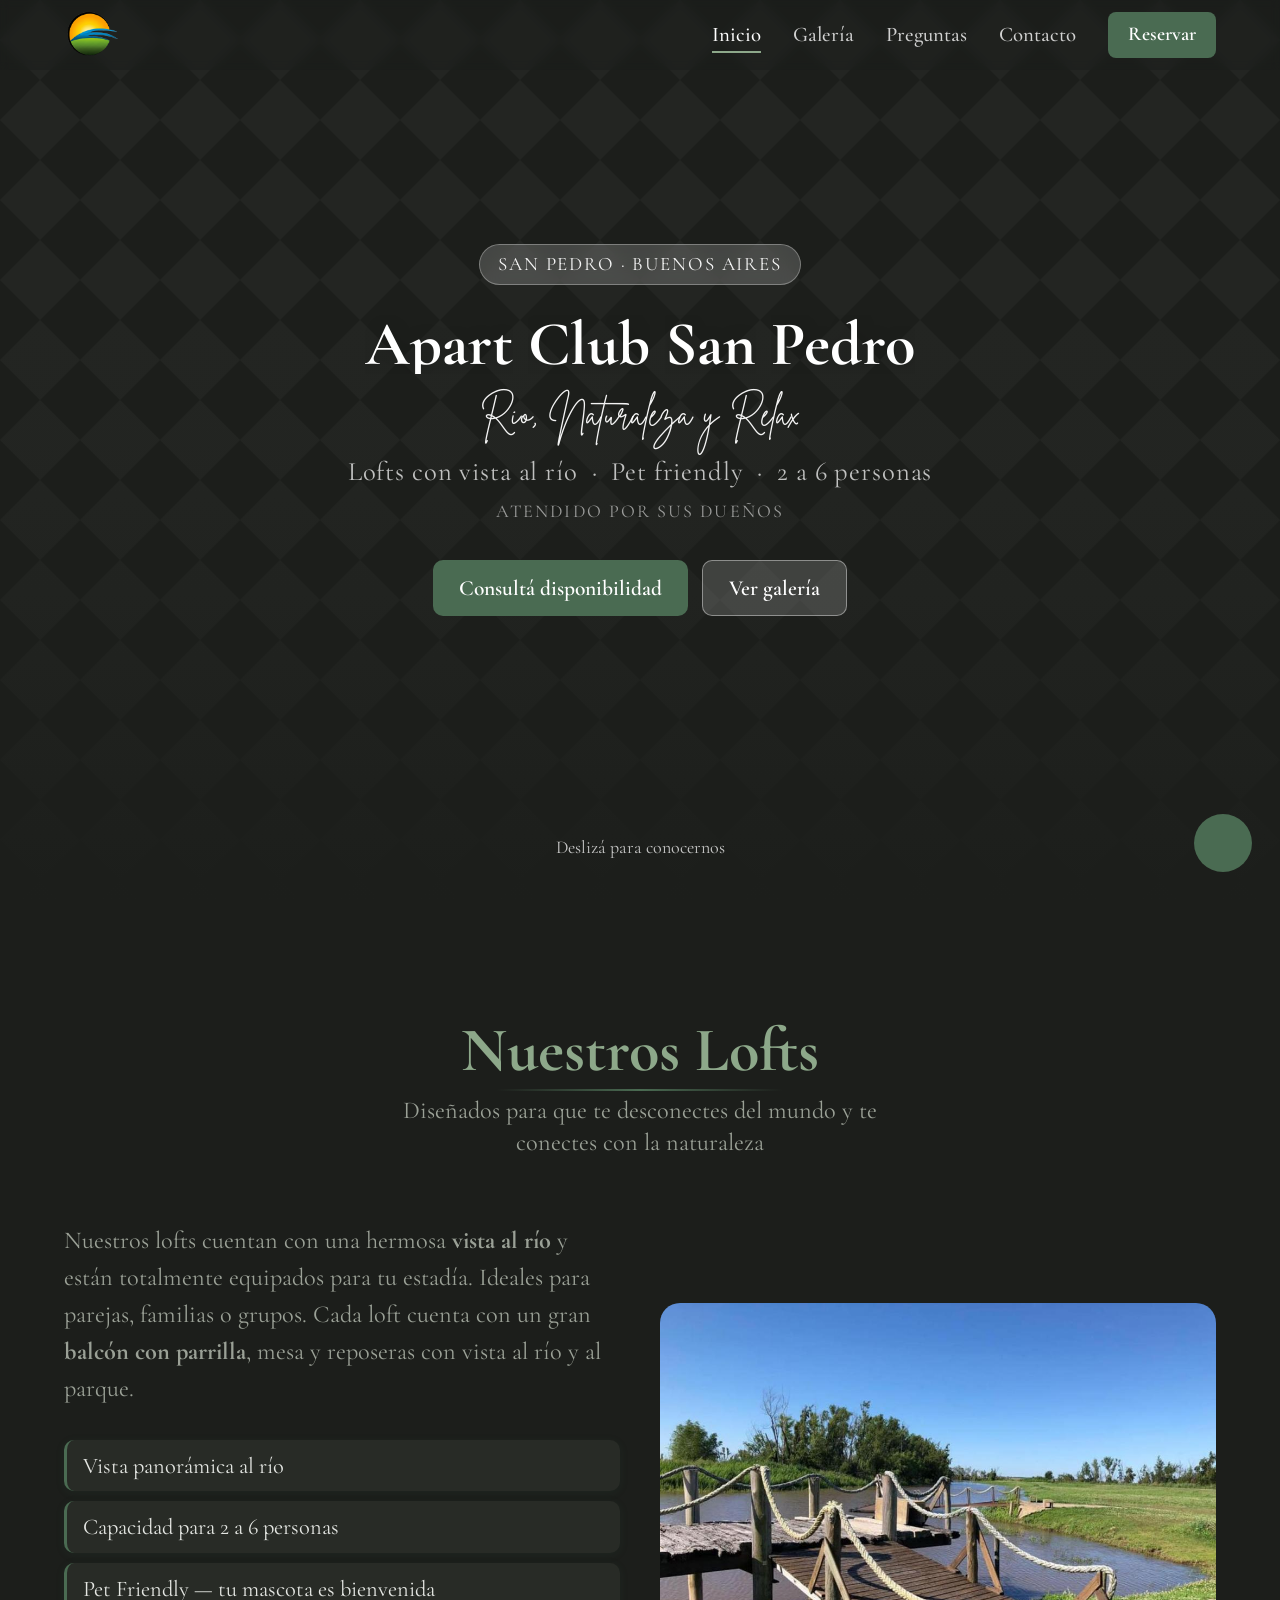
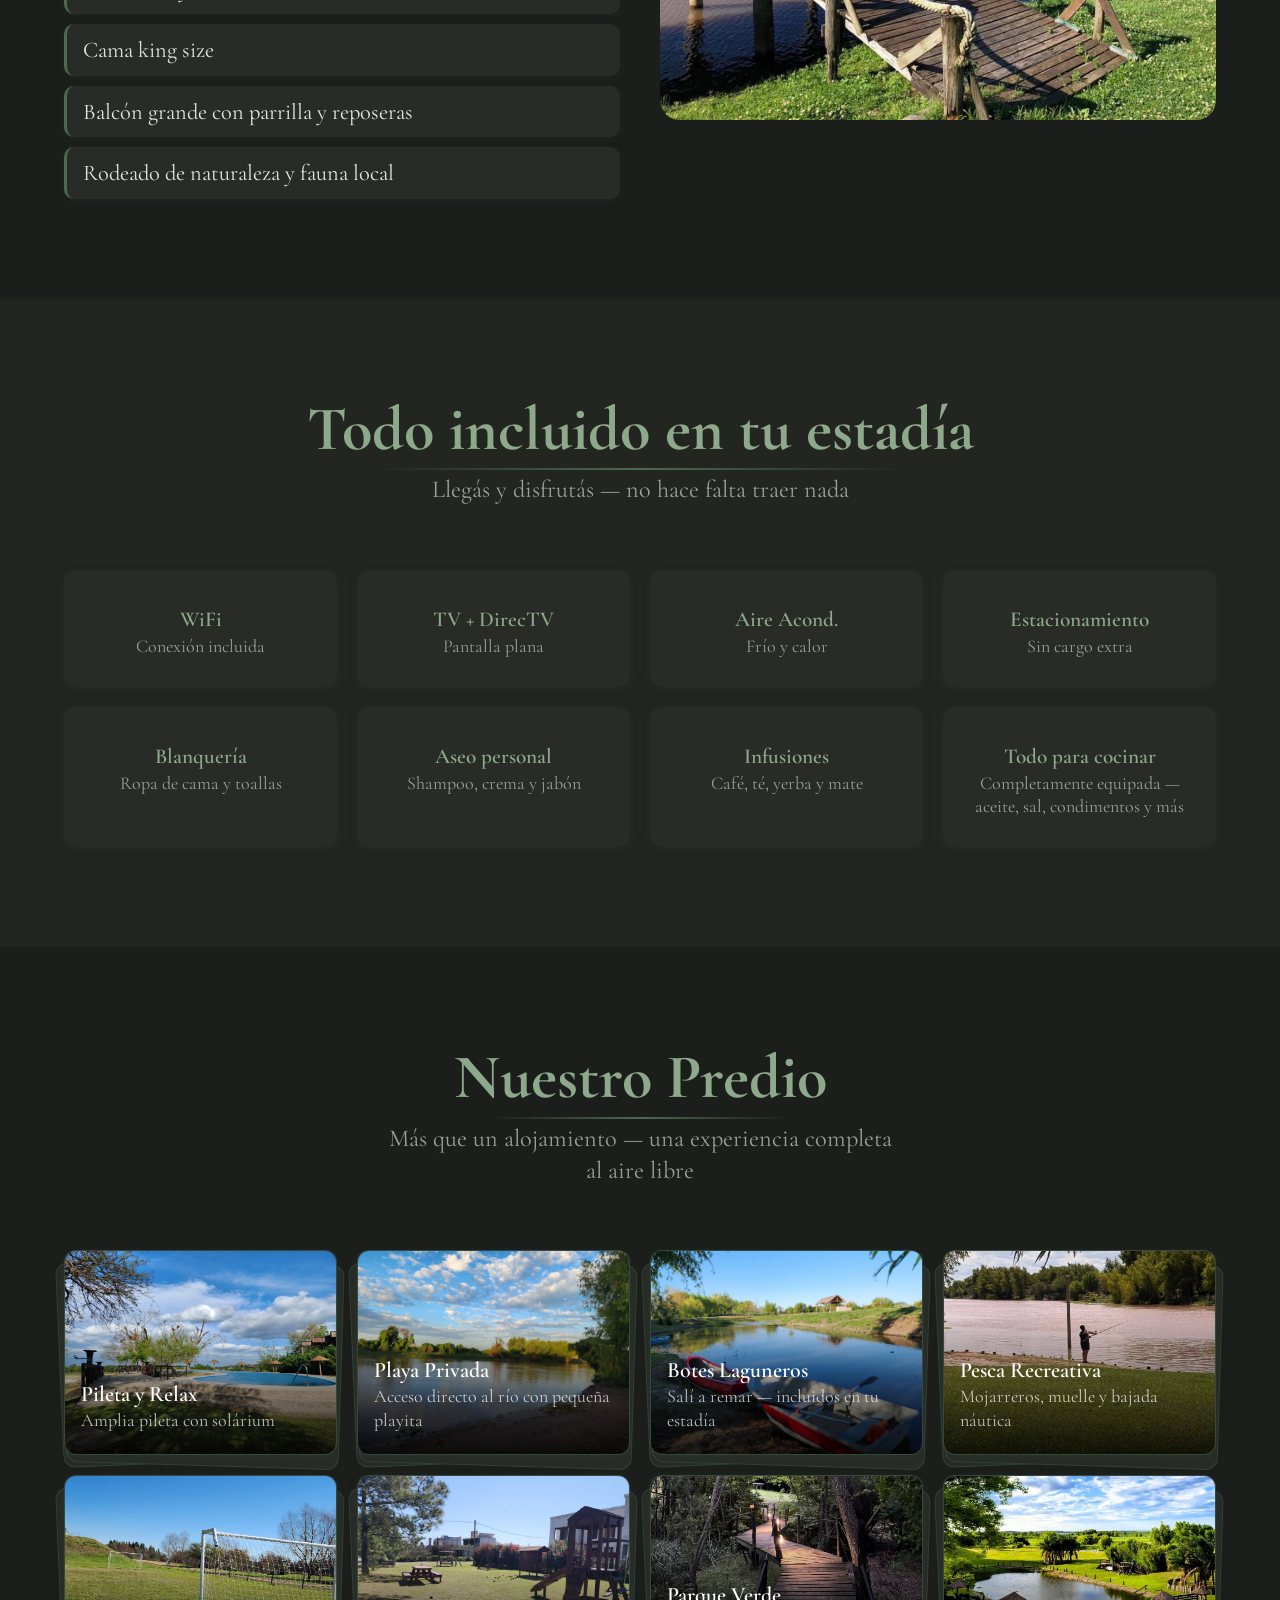
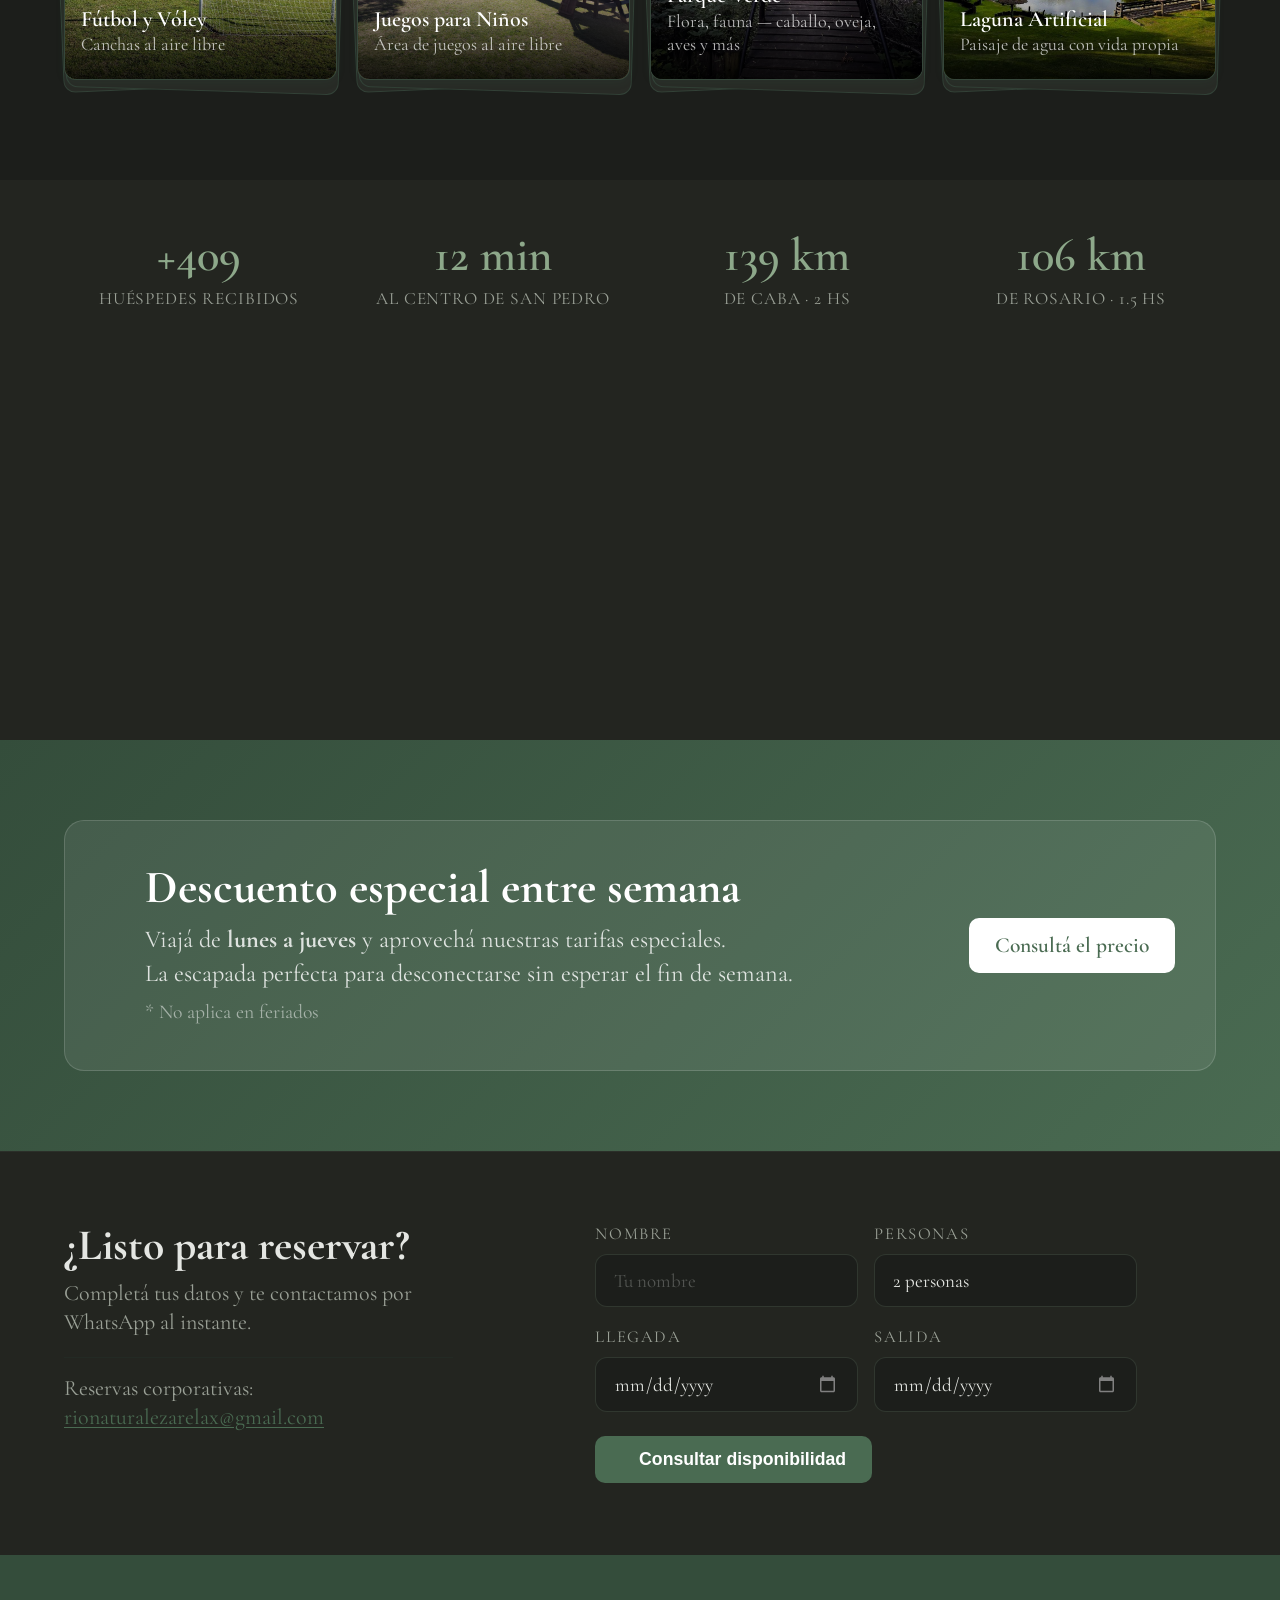
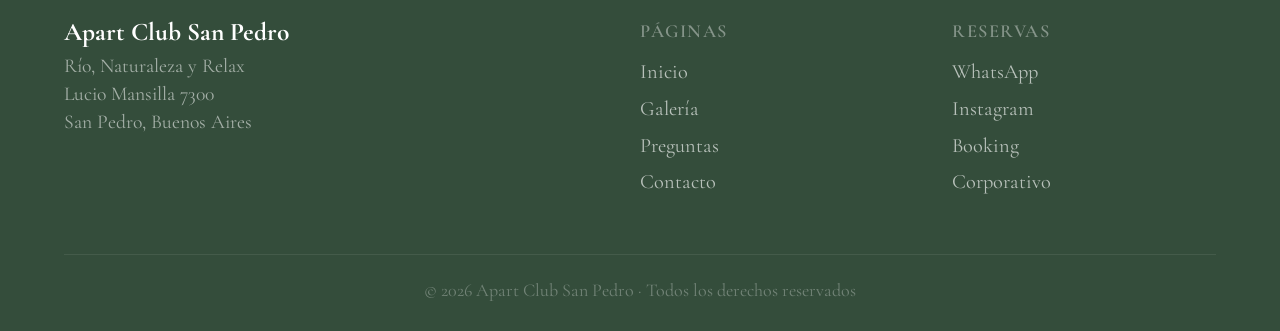
==== index.html @ 7d2b4556 "Add files via upload" ====
﻿<!DOCTYPE html>
<html lang="es">
<head>
  <meta charset="UTF-8">
  <meta name="viewport" content="width=device-width, initial-scale=1.0">
  <title>Apart Club San Pedro | Río, Naturaleza y Relax</title>
  <meta name="description" content="Lofts con vista al río en San Pedro, Buenos Aires. Pet friendly, parrilla, pileta y acceso al río. Para 2 a 6 personas.">
  <link rel="icon" href="assets/logo.png">
  <link rel="stylesheet" href="css/styles.css">
</head>
<body>
<div class="page-transition" id="pageTransition"></div>

  <nav class="navbar">
    <div class="nav-container">
      <a href="index.html" class="nav-logo">
        <img src="assets/logo.png" alt="Apart Club San Pedro" class="nav-logo-img">
      </a>
      <div class="nav-menu" id="navMenu">
        <a href="index.html"    class="nav-link active">Inicio</a>
        <a href="galeria.html"  class="nav-link">Galería</a>
        <a href="preguntas-frecuentes.html" class="nav-link">Preguntas</a>
        <a href="contacto.html" class="nav-link">Contacto</a>
        <a href="http://wa.me/543329527052" class="nav-cta" target="_blank" rel="noopener">Reservar</a>
      </div>
      <button class="nav-toggle" id="navToggle" aria-label="Menú">☰</button>
    </div>
  </nav>

  <section class="hero">
    <div class="hero-content">
      <span class="hero-badge fade-in">San Pedro · Buenos Aires</span>
      <h1 class="hero-title fade-in">Apart Club San Pedro</h1>
      <p class="hero-tagline fade-in">Río, Naturaleza y Relax</p>
      <p class="hero-desc fade-in">Lofts con vista al río &nbsp;·&nbsp; Pet friendly &nbsp;·&nbsp; 2 a 6 personas</p>
      <p class="hero-owners fade-in">Atendido por sus dueños</p>
      <div class="hero-buttons fade-in">
        <a href="http://wa.me/543329527052" class="btn btn-cta-hero" target="_blank" rel="noopener">Consultá disponibilidad</a>
        <a href="galeria.html" class="btn btn-secondary">Ver galería</a>
      </div>
    </div>
    <div class="hero-scroll">
      Deslizá para conocernos
      <span><i class="ph ph-arrow-down"></i></span>
    </div>
  </section>

  <section class="section" id="lofts" style="margin-top:20px; position:relative; z-index:2;">
    <div class="container">
      <div class="section-header fade-in">
        <h2>Nuestros Lofts</h2>
        <p>Diseñados para que te desconectes del mundo y te conectes con la naturaleza</p>
      </div>
      <div class="loft-features">
        <div class="fade-in-left">
          <p class="loft-desc">
            Nuestros lofts cuentan con una hermosa <strong>vista al río</strong> y están totalmente
            equipados para tu estadía. Ideales para parejas, familias o grupos. Cada loft cuenta con
            un gran <strong>balcón con parrilla</strong>, mesa y reposeras con vista al río y al parque.
          </p>
          <ul class="feature-list">
            <li><i class="ph ph-waves"></i> Vista panorámica al río</li>
            <li><i class="ph ph-users"></i> Capacidad para 2 a 6 personas</li>
            <li><i class="ph ph-paw-print"></i> Pet Friendly — tu mascota es bienvenida</li>
            <li><i class="ph ph-crown-simple"></i> Cama king size</li>
            <li><i class="ph ph-fire"></i> Balcón grande con parrilla y reposeras</li>
            <li><i class="ph ph-leaf"></i> Rodeado de naturaleza y fauna local</li>
          </ul>
        </div>
        <div class="fade-in-right">
          <img src="assets/loft-principal.jpg" alt="Loft Apart Club San Pedro" style="width:100%;border-radius:20px;display:block;">
        </div>
      </div>
    </div>
  </section>

  <section class="section section-alt" id="incluye">
    <div class="container">
      <div class="section-header fade-in">
        <h2>Todo incluido en tu estadía</h2>
        <p>Llegás y disfrutás — no hace falta traer nada</p>
      </div>
      <div class="amenities-grid">
        <div class="amenity-card fade-in">
          <span class="amenity-icon"><i class="ph ph-wifi-high"></i></span>
          <h3>WiFi</h3>
          <p>Conexión incluida</p>
        </div>
        <div class="amenity-card fade-in">
          <span class="amenity-icon"><i class="ph ph-television-simple"></i></span>
          <h3>TV + DirecTV</h3>
          <p>Pantalla plana</p>
        </div>
        <div class="amenity-card fade-in">
          <span class="amenity-icon"><i class="ph ph-wind"></i></span>
          <h3>Aire Acond.</h3>
          <p>Frío y calor</p>
        </div>
        <div class="amenity-card fade-in">
          <span class="amenity-icon"><i class="ph ph-car"></i></span>
          <h3>Estacionamiento</h3>
          <p>Sin cargo extra</p>
        </div>
        <div class="amenity-card fade-in">
          <span class="amenity-icon"><i class="ph ph-bed"></i></span>
          <h3>Blanquería</h3>
          <p>Ropa de cama y toallas</p>
        </div>
        <div class="amenity-card fade-in">
          <span class="amenity-icon"><i class="ph ph-shower"></i></span>
          <h3>Aseo personal</h3>
          <p>Shampoo, crema y jabón</p>
        </div>
        <div class="amenity-card fade-in">
          <span class="amenity-icon"><i class="ph ph-coffee"></i></span>
          <h3>Infusiones</h3>
          <p>Café, té, yerba y mate</p>
        </div>
        <div class="amenity-card fade-in">
          <span class="amenity-icon"><i class="ph ph-fork-knife"></i></span>
          <h3>Todo para cocinar</h3>
          <p>Completamente equipada — aceite, sal, condimentos y más</p>
        </div>
      </div>
    </div>
  </section>

  <section class="section" id="predio">
    <div class="container">
      <div class="section-header fade-in">
        <h2>Nuestro Predio</h2>
        <p>Más que un alojamiento — una experiencia completa al aire libre</p>
      </div>
      <div class="predio-grid">
        <div class="predio-card-wrap fade-in">
          <div class="predio-card" data-gallery="pileta">
            <img class="predio-preview" src="assets/pileta1.jpg" alt="Pileta y Relax" onerror="this.closest('.predio-card').classList.add('no-preview')">
            <div class="predio-ph"><i class="ph ph-sun"></i></div>
            <div class="predio-hover-hint"><span><i class="ph ph-images"></i> Ver fotos</span></div><div class="predio-card-info"><h3>Pileta y Relax</h3><p>Amplia pileta con solárium</p></div>
          </div>
        </div>
        <div class="predio-card-wrap fade-in">
          <div class="predio-card" data-gallery="playa">
            <img class="predio-preview" src="assets/rio1.jpg" alt="Playa Privada" onerror="this.closest('.predio-card').classList.add('no-preview')">
            <div class="predio-ph"><i class="ph ph-umbrella"></i></div>
            <div class="predio-hover-hint"><span><i class="ph ph-images"></i> Ver fotos</span></div><div class="predio-card-info"><h3>Playa Privada</h3><p>Acceso directo al río con pequeña playita</p></div>
          </div>
        </div>
        <div class="predio-card-wrap fade-in">
          <div class="predio-card" data-gallery="botes">
            <img class="predio-preview" src="assets/botes1.jpg" alt="Botes Laguneros" onerror="this.closest('.predio-card').classList.add('no-preview')">
            <div class="predio-ph"><i class="ph ph-boat"></i></div>
            <div class="predio-hover-hint"><span><i class="ph ph-images"></i> Ver fotos</span></div><div class="predio-card-info"><h3>Botes Laguneros</h3><p>Salí a remar — incluidos en tu estadía</p></div>
          </div>
        </div>
        <div class="predio-card-wrap fade-in">
          <div class="predio-card" data-gallery="pesca">
            <img class="predio-preview" src="assets/pesca1.jpg" alt="Pesca Recreativa" onerror="this.closest('.predio-card').classList.add('no-preview')">
            <div class="predio-ph"><i class="ph ph-fish-simple"></i></div>
            <div class="predio-hover-hint"><span><i class="ph ph-images"></i> Ver fotos</span></div><div class="predio-card-info"><h3>Pesca Recreativa</h3><p>Mojarreros, muelle y bajada náutica</p></div>
          </div>
        </div>
        <div class="predio-card-wrap fade-in">
          <div class="predio-card" data-gallery="deportes">
            <img class="predio-preview" src="assets/futbol1.jpg" alt="Fútbol y Vóley" onerror="this.closest('.predio-card').classList.add('no-preview')">
            <div class="predio-ph"><i class="ph ph-soccer-ball"></i></div>
            <div class="predio-hover-hint"><span><i class="ph ph-images"></i> Ver fotos</span></div><div class="predio-card-info"><h3>Fútbol y Vóley</h3><p>Canchas al aire libre</p></div>
          </div>
        </div>
        <div class="predio-card-wrap fade-in">
          <div class="predio-card" data-gallery="juegos">
            <img class="predio-preview" src="assets/juegos1.jpg" alt="Juegos para Niños" onerror="this.closest('.predio-card').classList.add('no-preview')">
            <div class="predio-ph"><i class="ph ph-smiley"></i></div>
            <div class="predio-hover-hint"><span><i class="ph ph-images"></i> Ver fotos</span></div><div class="predio-card-info"><h3>Juegos para Niños</h3><p>Área de juegos al aire libre</p></div>
          </div>
        </div>
        <div class="predio-card-wrap fade-in">
          <div class="predio-card" data-gallery="parque">
            <img class="predio-preview" src="assets/parque1.jpg" alt="Parque Verde" style="object-position: center 70%;" onerror="this.closest('.predio-card').classList.add('no-preview')">
            <div class="predio-ph"><i class="ph ph-tree"></i></div>
            <div class="predio-hover-hint"><span><i class="ph ph-images"></i> Ver fotos</span></div><div class="predio-card-info"><h3>Parque Verde</h3><p>Flora, fauna — caballo, oveja, aves y más</p></div>
          </div>
        </div>
        <div class="predio-card-wrap fade-in">
          <div class="predio-card" data-gallery="laguna">
            <img class="predio-preview" src="assets/lago1.jpg" alt="Laguna Artificial" style="object-position: center bottom;" onerror="this.closest('.predio-card').classList.add('no-preview')">
            <div class="predio-ph"><i class="ph ph-drop"></i></div>
            <div class="predio-hover-hint"><span><i class="ph ph-images"></i> Ver fotos</span></div><div class="predio-card-info"><h3>Laguna Artificial</h3><p>Paisaje de agua con vida propia</p></div>
          </div>
        </div>
      </div>
    </div>
  </section>

  <section class="section-stats">
    <div class="container">
      <div class="stats-grid">
        <div class="stat-item fade-in">
          <span class="stat-number" data-target="500" data-prefix="+">0</span>
          <span class="stat-label">Huéspedes recibidos</span>
        </div>
        <div class="stat-item fade-in">
          <span class="stat-number" data-target="15" data-suffix=" min">0</span>
          <span class="stat-label">Al centro de San Pedro</span>
        </div>
        <div class="stat-item fade-in">
          <span class="stat-number" data-target="170" data-suffix=" km">0</span>
          <span class="stat-label">De CABA · 2 hs</span>
        </div>
        <div class="stat-item fade-in">
          <span class="stat-number" data-target="130" data-suffix=" km">0</span>
          <span class="stat-label">De Rosario · 1.5 hs</span>
        </div>
      </div>
    </div>
  </section>

  <section class="section section-alt" id="opiniones">
    <div class="container">
      <div class="section-header fade-in">
        <h2>Lo que dicen nuestros huéspedes</h2>
        <p>Opiniones reales de Google</p>
      </div>
      <div class="fade-in reviews-widget">
        <script src="https://elfsightcdn.com/platform.js" async></script>
        <div class="elfsight-app-2605c198-5569-4223-abfd-3a13c6958f50" data-elfsight-app-lazy></div>
      </div>
    </div>
  </section>

  <section class="section-discount">
    <div class="container">
      <div class="discount-inner fade-in">
        <div class="discount-icon"><i class="ph ph-tag"></i></div>
        <div class="discount-text">
          <h2>Descuento especial entre semana</h2>
          <p>Viajá de <strong>lunes a jueves</strong> y aprovechá nuestras tarifas especiales.<br>
            La escapada perfecta para desconectarse sin esperar el fin de semana.</p>
          <p class="discount-note">* No aplica en feriados</p>
        </div>
        <div>
          <a href="http://wa.me/543329527052" class="btn btn-white" target="_blank" rel="noopener">
            Consultá el precio
          </a>
        </div>
      </div>
    </div>
  </section>



  <section class="wa-prefooter">
    <div class="container">
      <div class="wa-prefooter-inner">
        <div class="wa-prefooter-text fade-in">
          <h2>¿Listo para reservar?</h2>
          <p>Completá tus datos y te contactamos por WhatsApp al instante.</p>
          <p class="corporate-email-note" style="margin-top: 20px;">Reservas corporativas: <a href="https://mail.google.com/mail/?view=cm&to=rionaturalezarelax@gmail.com" target="_blank" rel="noopener">rionaturalezarelax@gmail.com</a></p>
        </div>
        <form class="wa-form wa-form--compact fade-in">
          <div class="wa-form-row">
            <div class="wa-form-group">
              <label>Nombre</label>
              <input type="text" data-field="nombre" placeholder="Tu nombre" required>
            </div>
            <div class="wa-form-group">
              <label>Personas</label>
              <select data-field="personas">
                <option value="2 personas">2 personas</option>
                <option value="3 personas">3 personas</option>
                <option value="4 personas">4 personas</option>
                <option value="5 personas">5 personas</option>
                <option value="6 personas">6 personas</option>
              </select>
            </div>
          </div>
          <div class="wa-form-row">
            <div class="wa-form-group">
              <label>Llegada</label>
              <input type="date" data-field="checkin">
            </div>
            <div class="wa-form-group">
              <label>Salida</label>
              <input type="date" data-field="checkout">
            </div>
          </div>
          <button type="submit" class="btn btn-cta-hero">
            <i class="ph ph-whatsapp-logo"></i>&nbsp; Consultar disponibilidad
          </button>
        </form>
      </div>
    </div>
  </section>

  <footer class="footer">
    <div class="container">
      <div class="footer-grid">
        <div class="footer-brand">
          <h3>Apart Club San Pedro</h3>
          <p>Río, Naturaleza y Relax</p>
          <p>Lucio Mansilla 7300<br>San Pedro, Buenos Aires</p>
        </div>
        <div class="footer-col">
          <h4>Páginas</h4>
          <a href="index.html">Inicio</a>
          <a href="galeria.html">Galería</a>
          <a href="preguntas-frecuentes.html">Preguntas</a>
          <a href="contacto.html">Contacto</a>
        </div>
        <div class="footer-col">
          <h4>Reservas</h4>
          <a href="http://wa.me/543329527052" target="_blank" rel="noopener">WhatsApp</a>
          <a href="https://www.instagram.com/apartclubsanpedrorionaturaleza/" target="_blank" rel="noopener">Instagram</a>
          <a href="https://www.booking.com/hotel/ar/rio-naturaleza-y-relax.es-ar.html" target="_blank" rel="noopener">Booking</a>
          <a href="https://mail.google.com/mail/?view=cm&to=rionaturalezarelax@gmail.com" target="_blank" rel="noopener" >Corporativo</a>
        </div>
      </div>
      <p class="footer-copy">© 2026 Apart Club San Pedro · Todos los derechos reservados</p>
    </div>
  </footer>

  <div id="lightbox" class="lightbox">
    <button class="lb-close"><i class="ph ph-x"></i></button>
    <button class="lb-prev"><i class="ph ph-caret-left"></i></button>
    <button class="lb-next"><i class="ph ph-caret-right"></i></button>
    <div class="lb-img-wrap">
      <img class="lb-img" src="" alt="">
      <div class="lb-placeholder">
        <i class="ph ph-image"></i>
        <span></span>
      </div>
    </div>
    <div class="lb-counter"></div>
  </div>

  <a href="http://wa.me/543329527052" class="whatsapp-float" target="_blank" rel="noopener" aria-label="WhatsApp">
    <i class="ph ph-whatsapp-logo"></i>
  </a>

  <script src="https://unpkg.com/@phosphor-icons/web@2.0.3"></script>
  <script src="js/scroll-animations.js"></script>
  <script src="js/animations.js"></script>
  <script src="js/lightbox.js"></script>
</body>
</html>
---- css/styles.css ----
@import url('https://fonts.googleapis.com/css2?family=Cormorant+Garamond:ital,wght@0,300;0,400;0,500;0,600;1,400&family=Great+Vibes&display=swap');

@font-face {
  font-family: 'The Seasons';
  src: url('../assets/fonts/the-seasons.ttf') format('truetype');
  font-weight: normal; font-style: normal; font-display: swap;
}
@font-face {
  font-family: 'BrittanySignature';
  src: url('../assets/fonts/BrittanySignature.ttf') format('truetype');
  font-weight: normal; font-style: normal; font-display: swap;
}

/* RESET */
*, *::before, *::after { box-sizing: border-box; margin: 0; padding: 0; }

:root {
  --primary:       #4a6b52;
  --primary-dark:  #344d3b;
  --primary-light: #5e7f66;
  --accent:        #8da88a;
  --water:         #48b8c5;
  --sand:          #e9c46a;
  --bg:            #1c1e1b;
  --bg-alt:        #232520;
  --white:         #ffffff;
  --text:          #e4e6e2;
  --text-light:    #9aa096;
  --shadow-sm:     0 2px 10px rgba(45,106,79,.10);
  --shadow-md:     0 8px 30px rgba(45,106,79,.15);
  --shadow-lg:     0 20px 60px rgba(45,106,79,.20);
  --radius:        12px;
  --radius-lg:     20px;
  --ease:          0.7s cubic-bezier(.4,0,.2,1);
}

html {
  scroll-behavior: smooth;
  font-size: 19px;
  background: #1c1e1b;
  overflow-x: hidden;
  max-width: 100%;
}

body {
  font-family: 'Cormorant Garamond', Georgia, serif;
  font-size-adjust: 0.47;
  background: var(--bg);
  color: var(--text);
  line-height: 1.6;
  overflow-x: hidden;
  width: 100%;
  max-width: 100%;
}

img { max-width: 100%; display: block; }

h1, h2, h3 {
  font-family: 'Cormorant Garamond', Georgia, serif;
  line-height: 1.2;
}

a { text-decoration: none; color: inherit; }

/* CONTAINER */
.container { max-width: 1200px; margin: 0 auto; padding: 0 24px; }

/* ─────────────────────────────
   NAVBAR
───────────────────────────── */
.navbar {
  position: fixed; top: 0; left: 0; right: 0; z-index: 1000;
  background: rgba(28,30,27,.45);
  backdrop-filter: blur(4px);
  transition: background .4s ease, box-shadow .4s ease, backdrop-filter .4s ease;
}
.navbar.scrolled {
  background: rgba(28,30,27,.92);
  backdrop-filter: blur(14px);
  box-shadow: var(--shadow-md);
}

.nav-container {
  max-width: 1200px; margin: 0 auto; padding: 0 24px;
  display: flex; align-items: center; justify-content: space-between;
  height: 70px;
}

.nav-logo { display: flex; align-items: center; }
.nav-logo-img { height: 48px; width: auto; display: block; }

.nav-menu { display: flex; align-items: center; gap: 32px; }

.nav-link {
  font-size: .9rem; font-weight: 500; color: rgba(255,255,255,.8);
  transition: color .2s; position: relative;
}
.nav-link::after {
  content: ''; position: absolute; bottom: -4px; left: 0; right: 0;
  height: 1.5px; background: var(--accent);
  transform: scaleX(0); transition: transform .2s;
}
.nav-link:hover,
.nav-link.active { color: white; }
.nav-link:hover::after,
.nav-link.active::after { transform: scaleX(1); }

.nav-cta {
  background: var(--primary); color: white;
  padding: 10px 20px; border-radius: 8px;
  font-size: .85rem; font-weight: 600;
  transition: background .2s, transform .2s;
}
.nav-cta:hover { background: var(--primary-dark); transform: translateY(-1px); }

.nav-toggle {
  display: none; background: none; border: none;
  font-size: 1.5rem; cursor: pointer; color: var(--primary);
}

/* ─────────────────────────────
   HERO
───────────────────────────── */
.hero {
  min-height: 100vh;
  background-image:
    url('../assets/prueba.jpeg');
  background-size: cover;
  background-position: center;
  display: flex; flex-direction: column;
  align-items: center; justify-content: center;
  text-align: center;
  padding: 120px 24px 160px;
  position: relative; overflow: hidden;
}

.hero::before {
  content: '';
  position: absolute; inset: 0;
  background: url("data:image/svg+xml,%3Csvg width='80' height='80' viewBox='0 0 80 80' xmlns='http://www.w3.org/2000/svg'%3E%3Cg fill='%23ffffff' fill-opacity='0.03'%3E%3Cpath d='M40 0L0 40l40 40 40-40z'/%3E%3C/g%3E%3C/svg%3E");
}

.hero::after {
  content: '';
  position: absolute; bottom: -2px; left: 0; right: 0; height: 600px;
  background: linear-gradient(to top,
    var(--bg)                     0%,
    rgba(28,30,27,.98)           3%,
    rgba(28,30,27,.85)          12%,
    rgba(28,30,27,.60)          28%,
    rgba(28,30,27,.30)          50%,
    rgba(28,30,27,.08)          75%,
    transparent                100%
  );
  pointer-events: none;
}

.hero-content { position: relative; z-index: 1; max-width: 820px; }

.hero-badge {
  display: inline-block;
  background: rgba(255,255,255,.18); color: rgba(255,255,255,.95);
  padding: 7px 18px; border-radius: 100px; margin-bottom: 20px;
  font-size: .82rem; letter-spacing: .12em; text-transform: uppercase;
  margin-bottom: 28px;
  backdrop-filter: blur(10px);
  border: 1px solid rgba(255,255,255,.3);
}

/* Word-reveal helpers */
.hero-word-wrap {
  display: inline-block;
  overflow: hidden;
  vertical-align: bottom;
  line-height: 1.15;
}
@keyframes word-rise {
  from { transform: translateY(110%); opacity: 0; }
  to   { transform: translateY(0);    opacity: 1; }
}
.hero-word {
  display: inline-block;
  animation: word-rise .72s cubic-bezier(.16,1,.3,1) both;
}
@keyframes hero-fade-up {
  from { opacity: 0; transform: translateY(22px); }
  to   { opacity: 1; transform: translateY(0); }
}

.hero-title {
  font-family: 'Cormorant Garamond', Georgia, serif;
  font-size: clamp(1.9rem, 4vw, 3.4rem);
  font-weight: 700; color: white; margin-bottom: 4px;
  white-space: nowrap;
  text-shadow: 0 2px 20px rgba(0,0,0,.2);
}

.hero-tagline {
  font-family: 'BrittanySignature', 'Great Vibes', cursive;
  font-size: clamp(0.95rem, 1.8vw, 1.4rem);
  font-style: normal;
  color: rgba(255,255,255,.95);
  margin-top: 28px;
  margin-bottom: 28px;
  line-height: 1.1;
}

.hero-owners {
  font-size: .78rem; letter-spacing: .14em; text-transform: uppercase;
  color: rgba(255,255,255,.55); margin-bottom: 36px; margin-top: -8px;
}

.hero-desc {
  color: rgba(255,255,255,.72); font-size: 1.15rem;
  margin-bottom: 18px; letter-spacing: .04em;
}

.hero-buttons {
  display: flex; gap: 14px; justify-content: center; flex-wrap: wrap;
}

.hero-scroll {
  position: absolute; bottom: 36px; left: 50%;
  transform: translateX(-50%); z-index: 1;
  color: rgba(255,255,255,.75); font-size: .78rem; text-align: center;
  animation: bounce 2.2s infinite;
}
.hero-scroll span { display: block; font-size: 1.3rem; margin-top: 4px; }

@keyframes bounce {
  0%, 100% { transform: translateX(-50%) translateY(0); }
  50%       { transform: translateX(-50%) translateY(9px); }
}

/* ─────────────────────────────
   BUTTONS
───────────────────────────── */
.btn {
  display: inline-flex; align-items: center; gap: 8px;
  padding: 13px 26px; border-radius: 10px;
  font-size: .93rem; font-weight: 600; cursor: pointer;
  transition: all .2s; border: none;
}
.btn-primary  { background: var(--sand); color: #1a2b1e; }
.btn-primary:hover { background: #f0c048; transform: translateY(-2px); box-shadow: 0 8px 20px rgba(0,0,0,.2); }

.btn-secondary {
  background: rgba(255,255,255,.16); color: white;
  border: 1px solid rgba(255,255,255,.4);
  backdrop-filter: blur(10px);
}
.btn-secondary:hover { background: rgba(255,255,255,.26); transform: translateY(-2px); }

.btn-white { background: white; color: var(--primary); }
.btn-white:hover { background: var(--bg); transform: translateY(-2px); box-shadow: var(--shadow-md); }

.btn-green { background: var(--primary); color: white; }

.btn-cta-hero {
  background: var(--primary); color: white;
  animation: pulse-hero 2.5s ease-in-out infinite;
}
.btn-cta-hero:hover {
  background: var(--primary-dark); transform: translateY(-2px);
  box-shadow: 0 8px 20px rgba(0,0,0,.25);
  animation: none;
}

@keyframes pulse-hero {
  0%, 100% { box-shadow: 0 0 7px 0 rgba(255,255,255,.4); }
  50%       { box-shadow: 0 0 22px 10px rgba(255,255,255,0); }
}
.btn-green:hover { background: var(--primary-dark); transform: translateY(-2px); box-shadow: var(--shadow-md); }

.btn-wa {
  background: #25d366; color: white;
}
.btn-wa:hover { background: #1ebe5d; transform: translateY(-2px); box-shadow: 0 8px 20px rgba(37,211,102,.35); }

.btn-ig {
  background: linear-gradient(45deg,#f09433,#e6683c,#dc2743,#cc2366,#bc1888);
  color: white;
}
.btn-ig:hover { transform: translateY(-2px); box-shadow: 0 8px 20px rgba(220,39,67,.35); }

.btn-bk { background: #003580; color: white; }
.btn-bk:hover { background: #002a66; transform: translateY(-2px); box-shadow: 0 8px 20px rgba(0,53,128,.35); }

.btn-lg { padding: 16px 36px; font-size: 1rem; }

.btn-outline {
  background: transparent;
  color: var(--accent);
  border: 1.5px solid var(--primary);
}
.btn-outline:hover {
  background: rgba(141,168,138,.12);
  transform: translateY(-2px);
}

/* ─────────────────────────────
   SECTIONS
───────────────────────────── */
section { overflow-x: hidden; }
.section { padding: 100px 0; }
.section-alt { background: var(--bg-alt); }

.section-header { text-align: center; margin-bottom: 64px; }
.section-header h2 {
  font-size: clamp(1.8rem, 4vw, 2.8rem);
  color: var(--accent); margin-bottom: 14px;
  position: relative; display: inline-block;
}
.section-header h2::after {
  content: '';
  position: absolute; bottom: -10px; left: 50%;
  transform: translateX(-50%);
  width: 0; height: 2px; border-radius: 2px;
  background: linear-gradient(90deg, transparent, var(--primary), transparent);
  transition: width .85s cubic-bezier(.16,1,.3,1) .45s;
}
.section-header h2.line-visible::after { width: 80%; }
.section-header p {
  color: var(--text-light); font-size: 1.05rem;
  max-width: 520px; margin: 0 auto;
}

/* Primera sección tras el hero — curva que sube sobre la foto */
.section-curve-top {
  position: relative;
  z-index: 2;
  background: var(--bg);
  border-radius: 48px 48px 0 0;
  margin-top: -56px;
  box-shadow: 0 -4px 32px rgba(0,0,0,.12);
}

/* PAGE HEADER (galería / contacto) */
.page-hero {
  padding: 160px 24px 90px;
  background-size: cover;
  background-position: center;
  text-align: center;
  position: relative;
}
.page-hero::before {
  content: '';
  position: absolute;
  inset: 0;
  background:
    linear-gradient(to bottom, rgba(27,67,50,.72) 0%, rgba(27,67,50,.55) 45%, rgba(28,30,27,.9) 85%, #1c1e1b 100%);
}
.page-hero h1, .page-hero p { position: relative; z-index: 1; }
.page-hero h1 {
  font-size: clamp(2.2rem, 5vw, 4rem); color: white; margin-bottom: 14px;
}
.page-hero p { color: rgba(255,255,255,.8); font-size: 1.05rem; }

/* ─────────────────────────────
   LOFT FEATURES
───────────────────────────── */
.loft-features {
  display: grid; grid-template-columns: 1fr 1fr;
  gap: 64px; align-items: center;
}

.loft-desc {
  font-size: 1.05rem; color: var(--text-light);
  margin-bottom: 32px; line-height: 1.85;
}

.feature-list { list-style: none; display: flex; flex-direction: column; gap: 10px; }
.feature-list li {
  font-size: .97rem; color: var(--text);
  padding: 11px 16px; background: #282b26;
  border-radius: 10px; box-shadow: var(--shadow-sm);
  border-left: 3px solid var(--primary);
}

/* ─────────────────────────────
   PLACEHOLDER IMAGES
───────────────────────────── */
.img-ph {
  width: 100%;
  background: linear-gradient(135deg,rgba(116,198,157,.18),rgba(72,184,197,.18));
  border: 2px dashed rgba(116,198,157,.7);
  border-radius: var(--radius-lg);
  display: flex; flex-direction: column;
  align-items: center; justify-content: center;
  gap: 10px; color: var(--text-light);
  text-align: center; padding: 20px;
}
.img-ph .ph-emoji { font-size: 2.8rem; }
.img-ph .ph-label {
  font-size: .75rem; font-family: monospace;
  color: var(--primary); background: rgba(45,106,79,.1);
  padding: 4px 10px; border-radius: 6px;
}

/* aspect ratios */
.img-ph-4-3  { aspect-ratio: 4/3; }
.img-ph-16-9 { aspect-ratio: 16/9; }
.img-ph-1-1  { aspect-ratio: 1/1; }

/* ─────────────────────────────
   AMENITIES
───────────────────────────── */
.amenities-grid {
  display: grid; grid-template-columns: repeat(4,1fr); gap: 20px;
}
.amenity-card {
  background: #282b26; border-radius: var(--radius);
  padding: 28px 18px; text-align: center;
  box-shadow: var(--shadow-sm);
  transition: transform .2s, box-shadow .2s;
}
.amenity-card:hover { transform: translateY(-5px); box-shadow: var(--shadow-md); }
.amenity-icon { font-size: 2rem; display: block; margin-bottom: 11px; color: var(--primary); line-height: 1; }
.amenity-icon i { font-size: inherit; }

/* Phosphor icons en placeholders y secciones */
.ph-emoji i { font-size: 2.5rem; color: var(--primary); }
.pet-icon i  { font-size: 3.5rem; color: var(--primary); }
.discount-icon i { font-size: 4rem; color: white; }

/* Email corporativo discreto */
.corporate-email-note {
  margin-top: 20px; padding-top: 16px;
  border-top: 1px solid rgba(45,106,79,.08);
  font-size: .82rem; color: var(--text-light);
}
.corporate-email-note a {
  color: var(--primary); text-decoration: underline;
  text-underline-offset: 3px;
}
.amenity-card h3 {
  font-family: 'Cormorant Garamond', Georgia, serif;
  font-size: .92rem; font-weight: 600;
  color: var(--accent); margin-bottom: 5px;
}
.amenity-card p { font-size: .78rem; color: var(--text-light); }

/* ─────────────────────────────
   PREDIO
───────────────────────────── */
.predio-grid {
  display: grid; grid-template-columns: repeat(4,1fr); gap: 20px;
}

/* Stacked-cards effect */
.predio-card-wrap {
  position: relative;
  isolation: isolate;
}
.predio-card-wrap::before,
.predio-card-wrap::after {
  content: '';
  position: absolute;
  inset: 0;
  border-radius: var(--radius);
  border: 1px solid rgba(116,198,157,.14);
  background: #282b26;
  z-index: -1;
  transition: transform .35s ease;
}
.predio-card-wrap::before {
  transform: rotate(-2.5deg) translateX(-5px) translateY(7px);
}
.predio-card-wrap::after {
  transform: rotate(1.8deg) translateX(5px) translateY(11px);
}
.predio-card-wrap:hover::before {
  transform: rotate(-3.5deg) translateX(-7px) translateY(9px);
}
.predio-card-wrap:hover::after {
  transform: rotate(2.8deg) translateX(7px) translateY(14px);
}

.predio-card {
  position: relative; border-radius: var(--radius);
  overflow: hidden; box-shadow: var(--shadow-sm);
  transition: transform .2s, box-shadow .2s;
  aspect-ratio: 4/3; background: #282b26;
  border: 1px solid rgba(116,198,157,.18);
}
.predio-card:hover {
  transform: translateY(-5px);
  box-shadow: 0 12px 40px rgba(0,0,0,.4);
  border-color: rgba(116,198,157,.45);
}

.predio-preview {
  position: absolute; inset: 0;
  width: 100%; height: 100%;
  object-fit: cover; display: block;
  transition: transform .4s;
}
.predio-card:hover .predio-preview { transform: scale(1.05); }

.predio-ph {
  position: absolute; inset: 0;
  display: none;
  align-items: center; justify-content: center;
  font-size: 2.8rem; color: var(--primary);
}
.predio-card.no-preview .predio-ph { display: flex; }
.predio-card.no-preview .predio-preview { display: none; }

.predio-card-info {
  position: absolute; bottom: 0; left: 0; right: 0;
  padding: 48px 16px 14px;
  background: linear-gradient(to top, rgba(0,0,0,.85) 0%, transparent 100%);
}
.predio-card-info h3 {
  font-family: 'Cormorant Garamond', Georgia, serif;
  font-size: .95rem; font-weight: 600;
  color: white; margin-bottom: 3px;
}
.predio-card-info p { font-size: .78rem; color: rgba(255,255,255,.72); margin-bottom: 8px; }

.predio-hover-hint {
  position: absolute; inset: 0;
  display: flex; align-items: center; justify-content: center;
  background: rgba(0,0,0,.18);
  opacity: 0;
  transition: opacity .35s ease;
}
.predio-hover-hint span {
  display: flex; align-items: center; gap: 7px;
  padding: 8px 18px; border-radius: 20px;
  background: rgba(255,255,255,.1);
  border: 1px solid rgba(255,255,255,.28);
  font-size: .75rem; font-weight: 500;
  color: rgba(255,255,255,.9); letter-spacing: .1em; text-transform: uppercase;
}
.predio-card:hover .predio-hover-hint { opacity: 1; }


/* ─────────────────────────────
   STATS
───────────────────────────── */
.section-stats { background: var(--bg-alt); padding: 56px 0; }
.stats-grid {
  display: grid; grid-template-columns: repeat(4,1fr);
  gap: 24px; text-align: center;
}
.stat-item {}
.stat-number {
  display: block;
  font-family: 'Cormorant Garamond', Georgia, serif;
  font-size: clamp(1.8rem, 3vw, 2.6rem);
  font-weight: 600; color: var(--accent); line-height: 1;
  margin-bottom: 8px; white-space: nowrap;
}
.stat-label {
  font-size: .75rem; color: var(--text-light);
  letter-spacing: .06em; text-transform: uppercase;
  line-height: 1.4; word-break: break-word;
}

/* ─────────────────────────────
   DISCOUNT BANNER
───────────────────────────── */
.section-discount {
  background: linear-gradient(135deg, var(--primary-dark), var(--primary));
  padding: 80px 0;
  overflow-x: hidden;
}
.discount-inner {
  display: flex; align-items: center; gap: 40px;
  background: rgba(255,255,255,.08);
  border: 1px solid rgba(255,255,255,.15);
  border-radius: var(--radius-lg);
  padding: 56px 60px;
}
.discount-icon { font-size: 4rem; flex-shrink: 0; }
.discount-text { flex: 1; }
.discount-text h2 { color: white; font-size: 2rem; margin-bottom: 12px; }
.discount-text p  { color: rgba(255,255,255,.82); font-size: 1.05rem; line-height: 1.7; }
.discount-note    { font-size: .85rem !important; color: rgba(255,255,255,.5) !important; margin-top: 8px; }

/* ─────────────────────────────
   PET FRIENDLY
───────────────────────────── */
.section-pet { background: var(--bg-alt); padding: 60px 0; }
.pet-inner {
  display: flex; align-items: center; justify-content: center;
  gap: 28px; text-align: left;
}
.pet-icon { font-size: 3.5rem; }
.pet-inner h2 { font-size: 2rem; color: var(--accent); margin-bottom: 6px; }
.pet-inner p  { color: var(--text-light); font-size: 1.02rem; }

/* ─────────────────────────────
   CTA FINAL
───────────────────────────── */
.section-cta { text-align: center; }
.cta-inner h2 { font-size: clamp(1.8rem, 4vw, 2.6rem); color: var(--accent); margin-bottom: 14px; }
.cta-inner > p { color: var(--text-light); font-size: 1.05rem; margin-bottom: 48px; }
.cta-buttons { display: flex; gap: 14px; justify-content: center; flex-wrap: wrap; }

/* ─────────────────────────────
   GALLERY PAGE
───────────────────────────── */
.gallery-section { margin-bottom: 72px; overflow: visible; }
.gallery-section:last-child { margin-bottom: 0; }
.gallery-section-title {
  font-size: 1.6rem; color: var(--accent);
  margin-bottom: 28px; padding-bottom: 12px;
  border-bottom: 2px solid var(--accent);
  display: inline-block;
}

.gallery-grid {
  display: grid;
  grid-template-columns: repeat(3, 1fr);
  grid-auto-rows: 260px;
  gap: 16px;
  overflow: visible;
}
.gallery-grid img {
  width: 100%; height: 100%; object-fit: cover;
  border-radius: var(--radius); display: block; cursor: pointer;
  position: relative; z-index: 1;
  transition: transform .45s cubic-bezier(.25,.46,.45,.94), box-shadow .45s, z-index 0s;
}

/* Patrón desestructurado: cuadrado + rect / rect + cuadrado / cuadrado + rect */
.gallery-grid img:nth-child(2),
.gallery-grid img:nth-child(3),
.gallery-grid img:nth-child(6) { grid-column: span 2; }

.gallery-grid img:hover {
  transform: scale(1.28);
  z-index: 20;
  box-shadow: 0 16px 48px rgba(0,0,0,.65);
}
.gallery-grid .img-ph {
  cursor: pointer;
  transition: transform .2s, box-shadow .2s;
  min-height: 200px;
}

/* ─────────────────────────────
   CONTACT PAGE
───────────────────────────── */
.contact-grid {
  display: grid; grid-template-columns: 1fr 1fr;
  gap: 40px; align-items: start;
}

.contact-card {
  background: #282b26; border-radius: var(--radius-lg);
  padding: 40px; box-shadow: var(--shadow-sm);
}
.contact-card h2 { font-size: 1.5rem; color: var(--accent); margin-bottom: 24px; }

.contact-option {
  display: flex; align-items: center; gap: 16px;
  padding: 16px 0;
  border-bottom: 1px solid rgba(45,106,79,.08);
}
.contact-option:last-child { border-bottom: none; }
.contact-option-icon { font-size: 1.8rem; flex-shrink: 0; }
.contact-option-info h3 {
  font-family: 'Cormorant Garamond', Georgia, serif;
  font-size: .95rem; font-weight: 600;
  color: var(--accent); margin-bottom: 3px;
}
.contact-option-info p { font-size: .85rem; color: var(--text-light); }
.contact-option .btn { margin-left: auto; padding: 9px 18px; font-size: .82rem; }

.phone-num {
  font-family: -apple-system, BlinkMacSystemFont, 'Segoe UI', system-ui, sans-serif;
  font-weight: 400;
  color: inherit;
}

.map-card {
  background: #282b26; border-radius: var(--radius-lg);
  overflow: hidden; box-shadow: var(--shadow-sm);
}
.map-card-header { padding: 28px 32px; }
.map-card-header h2 { font-size: 1.5rem; color: var(--accent); margin-bottom: 6px; }
.map-card-header p  { color: var(--text-light); font-size: .9rem; }
.map-card iframe {
  display: block; width: 100%; height: 520px; border: none;
}
.map-card-footer {
  padding: 16px 32px;
  background: var(--bg-alt);
  font-size: .88rem; color: var(--text-light);
  display: flex; align-items: center; gap: 10px;
}

/* ─────────────────────────────
   FOOTER
───────────────────────────── */
.footer {
  background: var(--primary-dark); color: white;
  padding: 64px 0 28px;
  overflow-x: hidden;
}
.footer-grid {
  display: grid; grid-template-columns: 2fr 1fr 1fr;
  gap: 48px; margin-bottom: 48px;
}
.footer-brand h3 { font-size: 1.1rem; margin-bottom: 8px; }
.footer-brand p  { font-size: .85rem; color: rgba(255,255,255,.55); line-height: 1.75; }

.footer-col h4 {
  font-family: 'Cormorant Garamond', Georgia, serif; font-size: .8rem; font-weight: 600;
  text-transform: uppercase; letter-spacing: .1em;
  color: rgba(255,255,255,.4); margin-bottom: 16px;
}
.footer-col a {
  display: block; color: rgba(255,255,255,.65);
  font-size: .88rem; margin-bottom: 10px;
  transition: color .2s;
}
.footer-col a:hover { color: white; }

.footer-copy {
  text-align: center; color: rgba(255,255,255,.3);
  font-size: .78rem; padding-top: 24px;
  border-top: 1px solid rgba(255,255,255,.08);
}

/* ─────────────────────────────
   SCROLL ANIMATIONS
───────────────────────────── */
.fade-in       { opacity: 0; transform: translateY(40px); transition: opacity var(--ease), transform var(--ease); }
.fade-in-left  { opacity: 0; transform: translateX(-50px); transition: opacity var(--ease), transform var(--ease); }
.fade-in-right { opacity: 0; transform: translateX(50px);  transition: opacity var(--ease), transform var(--ease); }

.fade-in.visible,
.fade-in-left.visible,
.fade-in-right.visible { opacity: 1; transform: translate(0); }

@media (max-width: 768px) {
  .fade-in-left,
  .fade-in-right { transform: translateY(30px); }
}

/* stagger */
.amenity-card:nth-child(1) { transition-delay: .05s; }
.amenity-card:nth-child(2) { transition-delay: .10s; }
.amenity-card:nth-child(3) { transition-delay: .15s; }
.amenity-card:nth-child(4) { transition-delay: .20s; }
.amenity-card:nth-child(5) { transition-delay: .25s; }
.amenity-card:nth-child(6) { transition-delay: .30s; }
.amenity-card:nth-child(7) { transition-delay: .35s; }
.amenity-card:nth-child(8) { transition-delay: .40s; }

.predio-card-wrap:nth-child(1) { transition-delay: .05s; }
.predio-card-wrap:nth-child(2) { transition-delay: .10s; }
.predio-card-wrap:nth-child(3) { transition-delay: .15s; }
.predio-card-wrap:nth-child(4) { transition-delay: .20s; }
.predio-card-wrap:nth-child(5) { transition-delay: .25s; }
.predio-card-wrap:nth-child(6) { transition-delay: .30s; }
.predio-card-wrap:nth-child(7) { transition-delay: .35s; }
.predio-card-wrap:nth-child(8) { transition-delay: .40s; }

/* ─────────────────────────────
   RESPONSIVE
───────────────────────────── */

/* Laptop grande (1280px) */
@media (max-width: 1280px) {
  .loft-features      { gap: 40px; }
  .discount-inner     { padding: 44px 40px; }
  .wa-prefooter-inner { gap: 40px; }
}

/* Laptop chica / tablet paisaje (1024px) */
@media (max-width: 1024px) {
  html { font-size: 17px; }
  .section { padding: 80px 0; }

  .amenities-grid,
  .predio-grid { grid-template-columns: repeat(3,1fr); }

  .loft-features { gap: 32px; }
  .stats-grid    { grid-template-columns: repeat(2,1fr); gap: 20px; }
  .contact-grid  { gap: 24px; }

  .discount-inner     { padding: 36px 32px; gap: 28px; }
  .wa-prefooter-inner { gap: 32px; }

  .map-card iframe { height: 400px; }
}

/* Tablet / móvil (768px) */
@media (max-width: 768px) {
  html { font-size: 15px; }
  .section { padding: 64px 0; }
  .container { padding: 0 18px; }

  .nav-menu {
    display: none; position: fixed; top: 70px; left: 0; right: 0;
    background: #1c1e1b; flex-direction: column;
    padding: 24px; gap: 22px;
    box-shadow: var(--shadow-md);
  }
  .nav-menu.open { display: flex; }
  .nav-toggle { display: block; }

  .hero-title { white-space: normal; }

  .loft-features  { grid-template-columns: 1fr; gap: 40px; }
  .amenities-grid { grid-template-columns: repeat(2,1fr); }
  .stats-grid     { grid-template-columns: 1fr; gap: 32px; }
  .predio-grid    { grid-template-columns: repeat(2,1fr); }
  .contact-grid   { grid-template-columns: 1fr; }

  .gallery-grid { grid-template-columns: repeat(2,1fr); grid-auto-rows: 200px; }

  .discount-inner {
    flex-direction: column; text-align: center;
    padding: 40px 24px; gap: 24px;
  }

  .footer-grid { grid-template-columns: 1fr; gap: 32px; }

  .wa-form-row        { grid-template-columns: 1fr; }
  .wa-prefooter-inner { grid-template-columns: 1fr; gap: 36px; }

  .map-card iframe { height: 320px; }
}

/* Móvil pequeño (480px) */
@media (max-width: 480px) {
  html { font-size: 14px; }
  .section { padding: 52px 0; }
  .container { padding: 0 16px; }

  .hero-buttons { flex-direction: column; align-items: center; }
  .cta-buttons  { flex-direction: column; align-items: center; }

  .amenities-grid { grid-template-columns: repeat(2,1fr); }
  .predio-grid    { grid-template-columns: 1fr; }

  .gallery-grid { grid-template-columns: 1fr; grid-auto-rows: 220px; }
  .gallery-grid img:nth-child(2),
  .gallery-grid img:nth-child(3),
  .gallery-grid img:nth-child(6) { grid-column: span 1; }

  .pet-inner { flex-direction: column; text-align: center; }

  .map-card iframe { height: 260px; }
}

/* Móvil muy pequeño (360px) */
@media (max-width: 360px) {
  html { font-size: 13px; }
  .section { padding: 44px 0; }
  .container { padding: 0 14px; }

  .amenities-grid { grid-template-columns: 1fr; }
  .predio-grid    { grid-template-columns: 1fr; }

  .map-card iframe { height: 220px; }
}

/* ─────────────────────────────
   REVIEWS WIDGET
───────────────────────────── */
.reviews-widget {
  zoom: 0.65;
  transform-origin: top center;
}
@media (max-width: 768px) {
  .reviews-widget { zoom: 0.85; }
}
@media (max-width: 480px) {
  .reviews-widget { zoom: 1; }
}

/* ─────────────────────────────
   WHATSAPP FLOTANTE
───────────────────────────── */
.whatsapp-float {
  position: fixed; bottom: 28px; right: 28px; z-index: 8000;
  width: 58px; height: 58px; border-radius: 50%;
  background: var(--primary);
  display: flex; align-items: center; justify-content: center;
  font-size: 1.75rem; color: white; text-decoration: none;
  transition: transform .2s ease;
}
.whatsapp-float:hover { transform: scale(1.1); }

/* ─────────────────────────────
   LIGHTBOX
───────────────────────────── */
.predio-card[data-gallery] { cursor: pointer; }

.lightbox {
  position: fixed; inset: 0; z-index: 9000;
  background: rgba(0,0,0,.92);
  display: flex; align-items: center; justify-content: center;
  opacity: 0; visibility: hidden; pointer-events: none;
  transition: opacity .45s ease, visibility .45s ease;
}
.lightbox.is-open {
  opacity: 1; visibility: visible; pointer-events: auto;
}

@keyframes lb-enter {
  from { opacity: 0; transform: scale(0.92) translateY(24px); }
  to   { opacity: 1; transform: scale(1)    translateY(0); }
}
.lightbox.is-open .lb-img-wrap {
  animation: lb-enter .65s cubic-bezier(.16,1,.3,1) both;
}

.lb-img-wrap {
  display: flex; align-items: center; justify-content: center;
  max-width: 90vw; max-height: 82vh;
}
.lb-img {
  max-width: 90vw; max-height: 82vh;
  object-fit: contain; border-radius: 10px;
  display: none;
  transition: opacity .32s ease;
}
.lb-placeholder {
  width: 560px; max-width: 90vw; height: 380px; max-height: 70vh;
  background: #282b26;
  border: 2px dashed rgba(116,198,157,.25);
  border-radius: 12px;
  display: flex; flex-direction: column;
  align-items: center; justify-content: center;
  gap: 14px; color: rgba(116,198,157,.5); font-size: .85rem;
}
.lb-placeholder i { font-size: 3rem; }

.lb-close, .lb-prev, .lb-next {
  position: fixed; background: rgba(255,255,255,.1);
  border: none; color: white; cursor: pointer;
  border-radius: 50%;
  display: flex; align-items: center; justify-content: center;
  transition: background .2s; font-size: 1.2rem;
}
.lb-close { top: 20px; right: 20px; width: 44px; height: 44px; }
.lb-prev  { left: 20px; top: 50%; transform: translateY(-50%); width: 52px; height: 52px; }
.lb-next  { right: 20px; top: 50%; transform: translateY(-50%); width: 52px; height: 52px; }
.lb-close:hover, .lb-prev:hover, .lb-next:hover { background: rgba(255,255,255,.25); }

.lb-counter {
  position: fixed; bottom: 24px; left: 50%; transform: translateX(-50%);
  color: rgba(255,255,255,.5); font-size: .82rem; letter-spacing: .12em;
}

/* ─────────────────────────────
   TRANSICIÓN DE PÁGINA
───────────────────────────── */
/* ─────────────────────────────
   FORMULARIO WHATSAPP
───────────────────────────── */
.wa-section { background: var(--bg-alt); }

.wa-form {
  max-width: 640px; margin: 0 auto;
  display: flex; flex-direction: column; gap: 20px;
}
.wa-form-row { display: grid; grid-template-columns: 1fr 1fr; gap: 16px; }
.wa-form-group { display: flex; flex-direction: column; gap: 8px; }
.wa-form-group label {
  font-size: .72rem; letter-spacing: .12em; text-transform: uppercase;
  color: var(--text-light);
}
.wa-form-group input,
.wa-form-group select,
.wa-form-group textarea {
  background: #1c1e1b;
  border: 1px solid rgba(141,168,138,.18);
  border-radius: var(--radius);
  padding: 14px 18px;
  color: var(--text);
  font-family: 'Cormorant Garamond', Georgia, serif;
  font-size: 1rem; outline: none;
  transition: border-color .25s;
  width: 100%;
}
.wa-form-group input:focus,
.wa-form-group select:focus,
.wa-form-group textarea:focus { border-color: var(--accent); }
.wa-form-group textarea { resize: vertical; min-height: 90px; }
.wa-form-group select { appearance: none; cursor: pointer; }
.wa-form-group input::placeholder,
.wa-form-group textarea::placeholder { color: rgba(228,230,226,.28); }
.wa-form-group input[type="date"]::-webkit-calendar-picker-indicator { filter: invert(.5); }
.wa-form .btn { align-self: flex-start; margin-top: 4px; }

/* Pre-footer compacto (otras páginas) */
.wa-prefooter {
  background: var(--bg-alt);
  padding: 72px 0;
  border-top: 1px solid rgba(141,168,138,.08);
  overflow-x: hidden;
}
.wa-prefooter-inner {
  display: grid; grid-template-columns: 1fr 1.8fr; gap: 64px; align-items: start;
}
.wa-prefooter-text h2 { font-size: clamp(1.5rem, 2.8vw, 2.4rem); margin-bottom: 12px; }
.wa-prefooter-text p { color: var(--text-light); font-size: .95rem; line-height: 1.6; }
.wa-form--compact { max-width: 100%; }

/* ─────────────────────────────
   TRANSICIÓN DE PÁGINA
───────────────────────────── */
.page-transition {
  position: fixed; inset: 0;
  background: #1c1e1b;
  z-index: 99999;
  pointer-events: none;
  opacity: 1;
  transition: opacity .5s ease;
}
.page-transition.is-hidden { opacity: 0; }
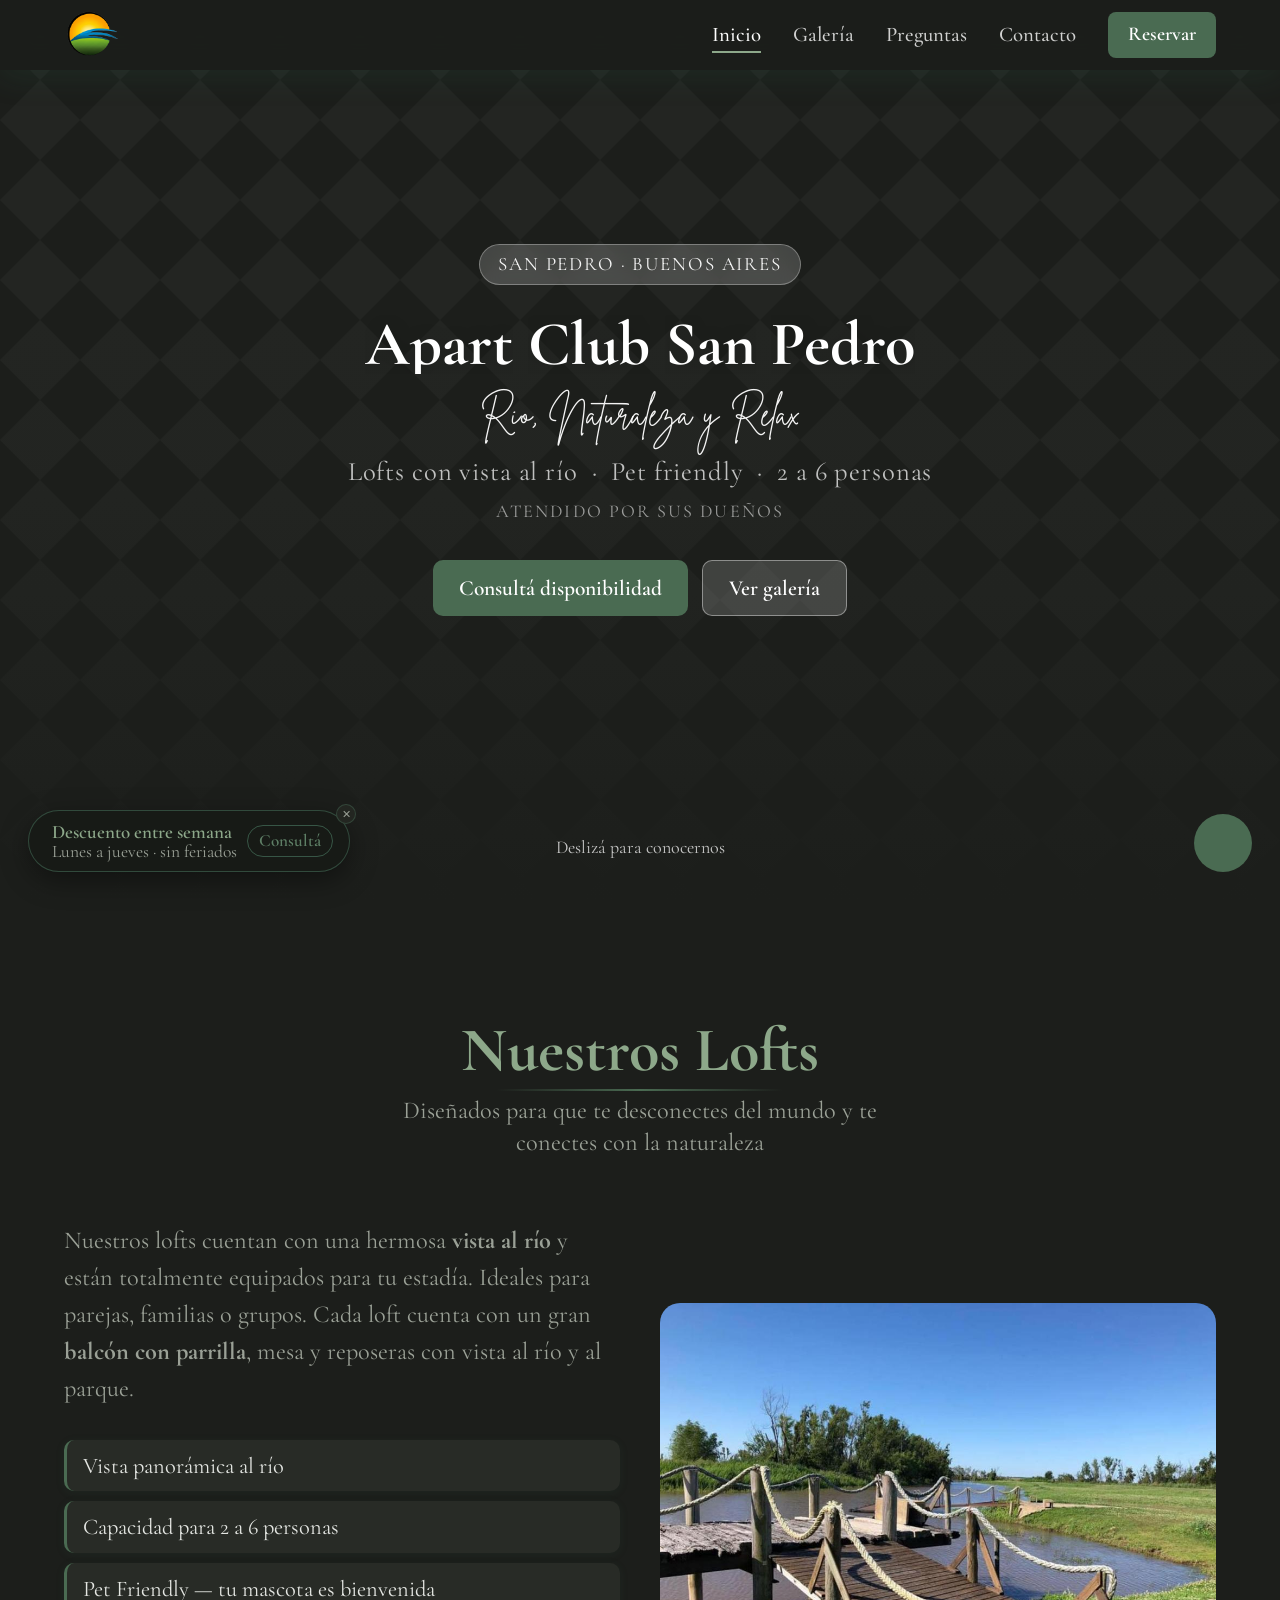
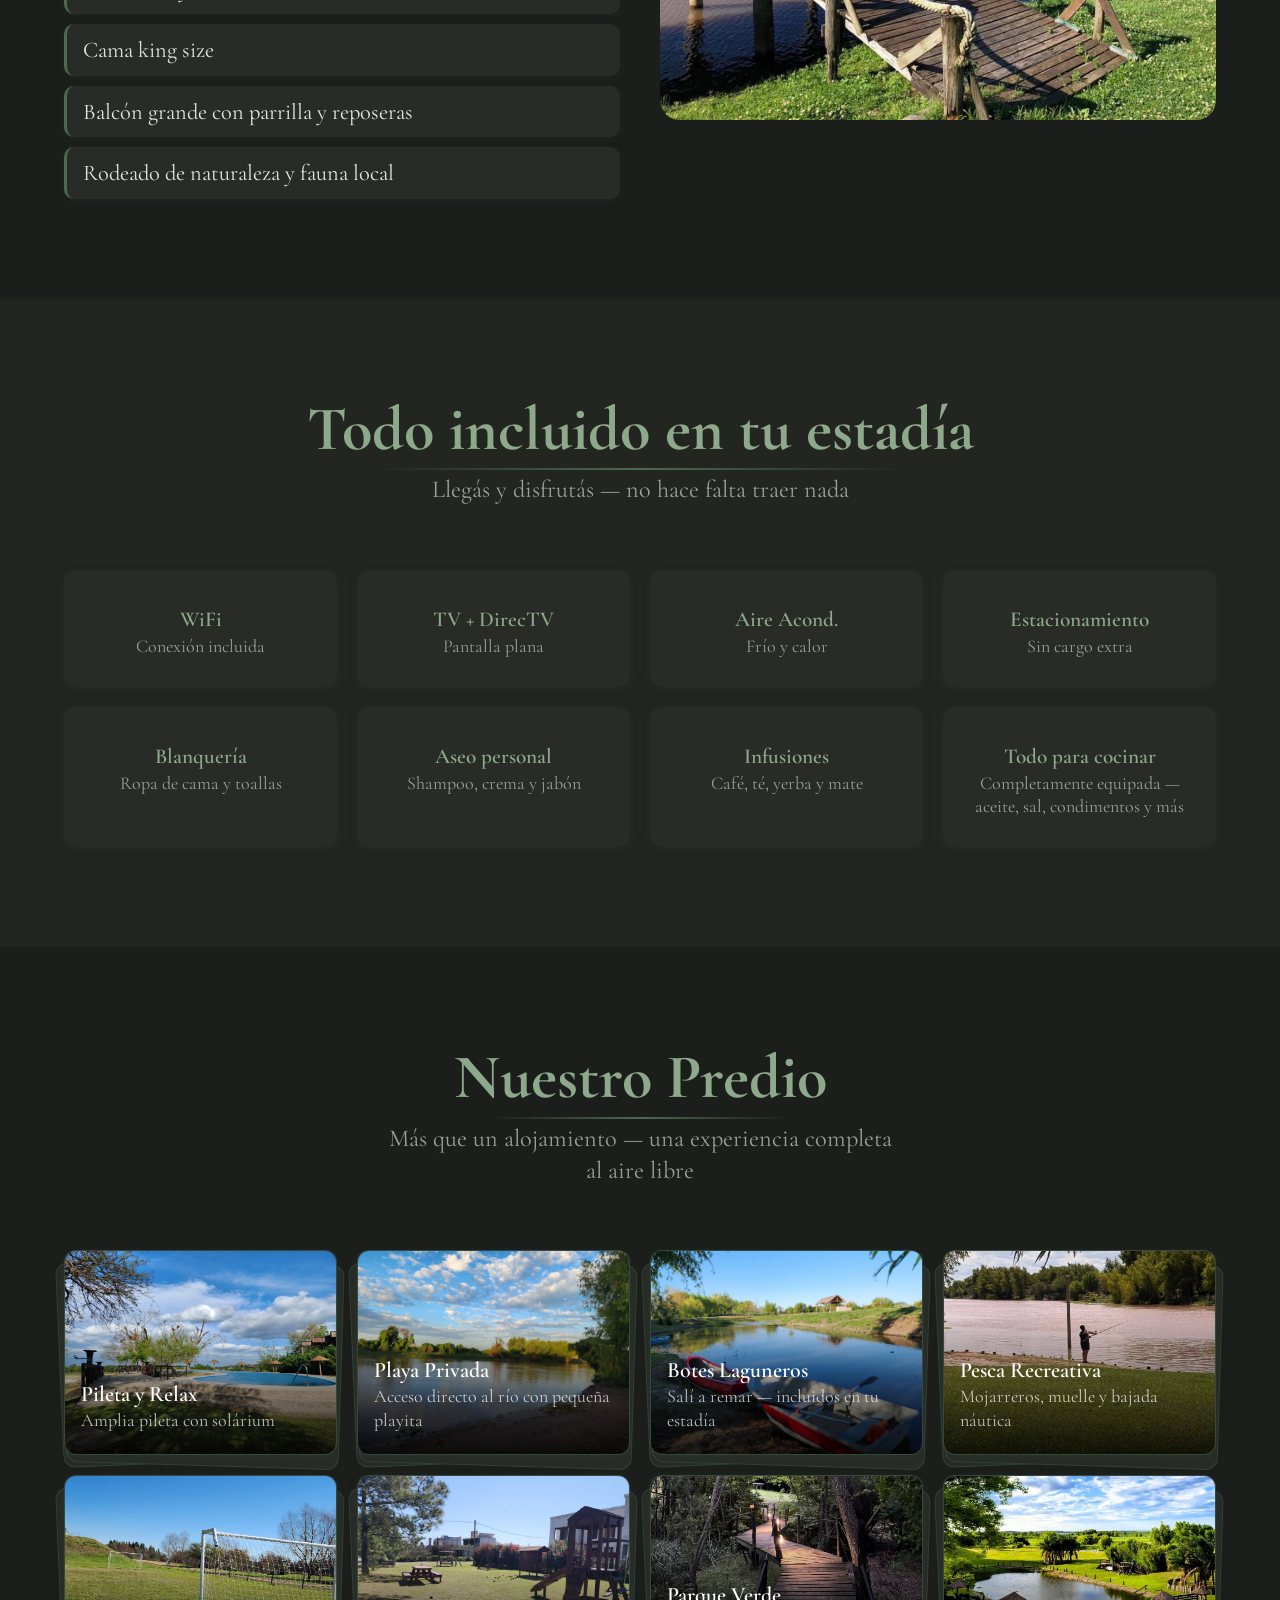
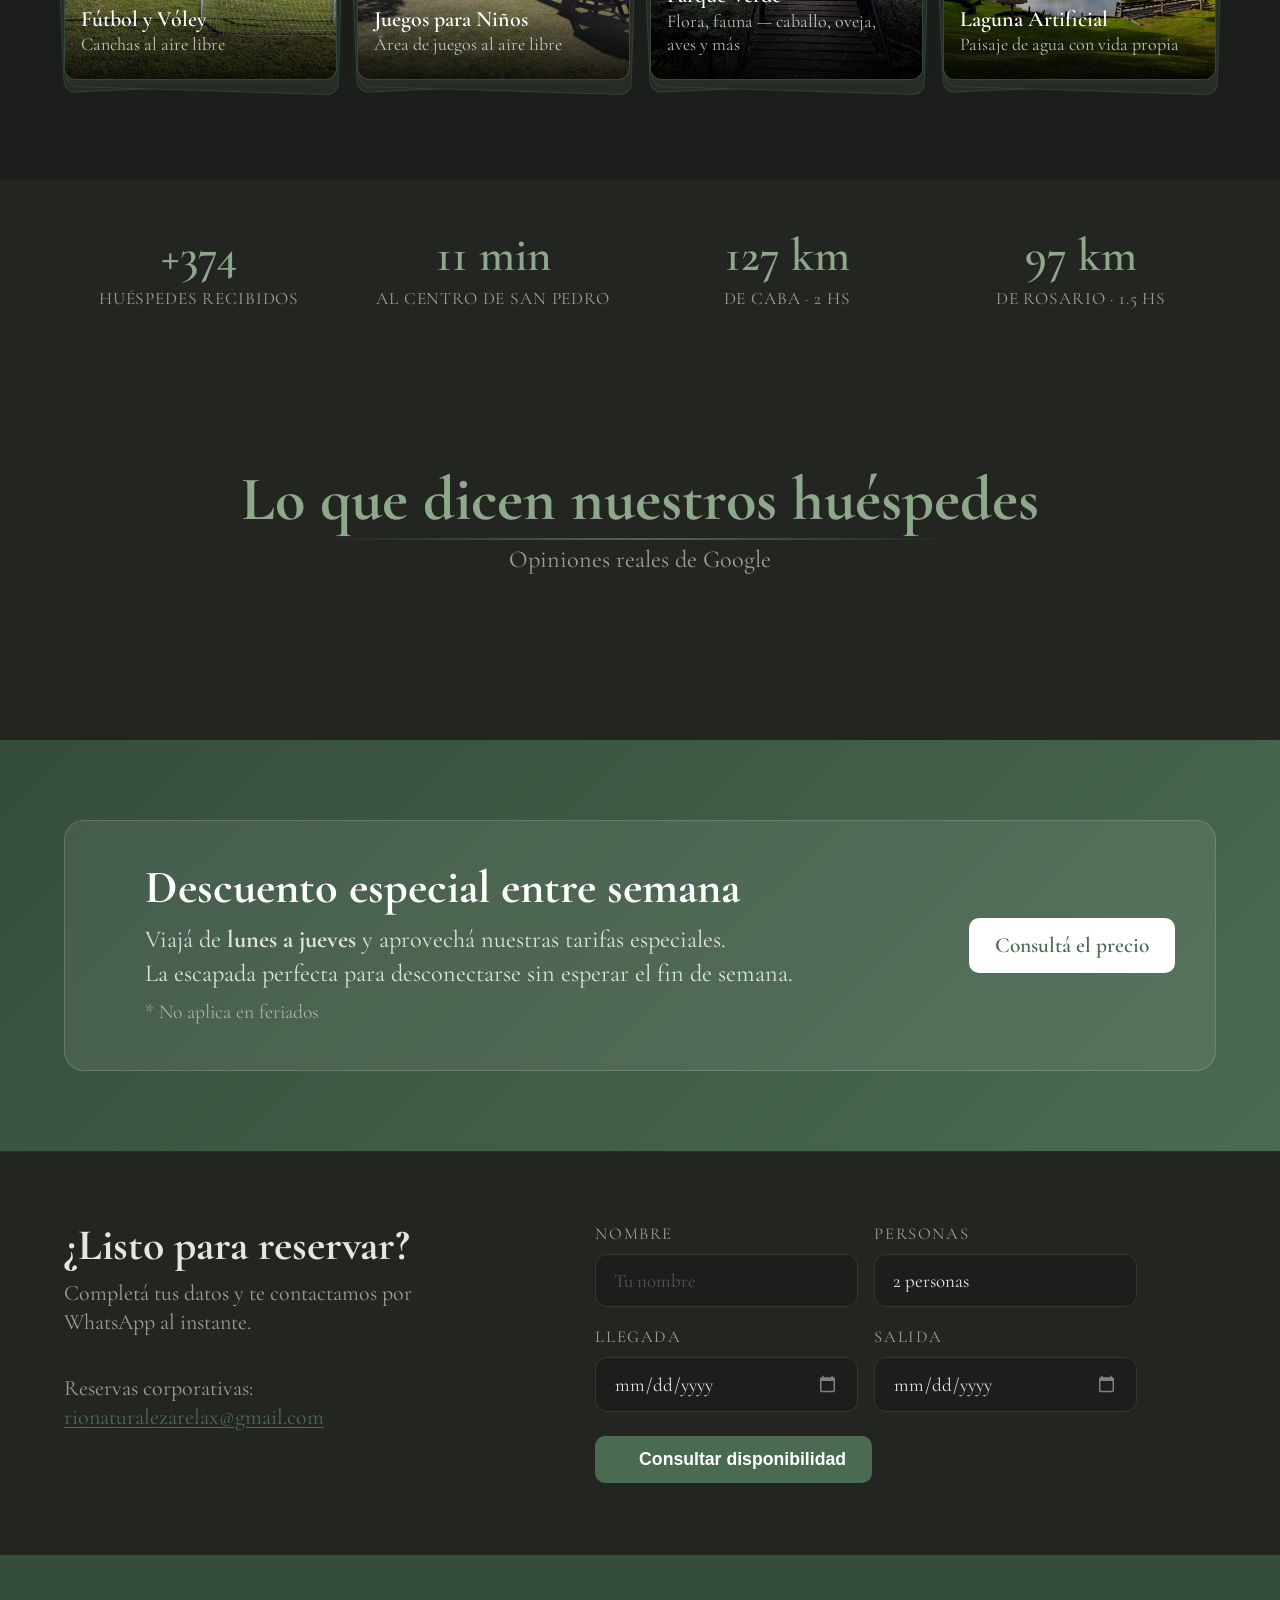
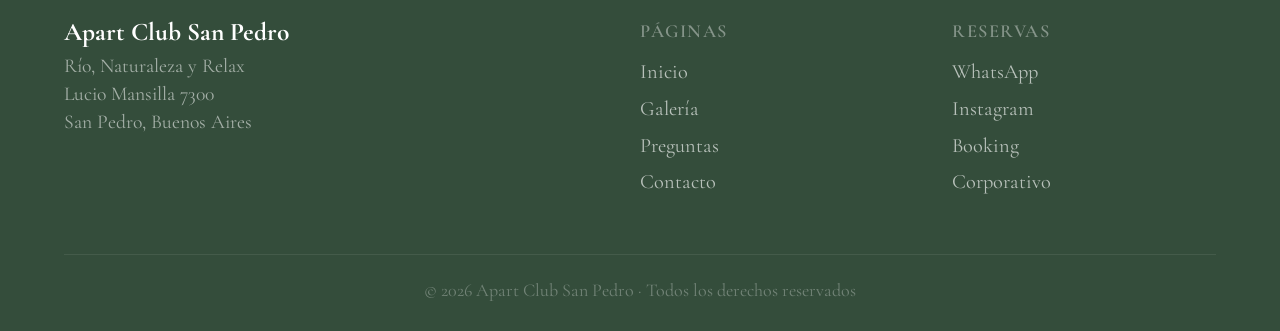
==== commit 41f21c9c: "Add files via upload" ====
--- a/index.html
+++ b/index.html
@@ -7,6 +7,13 @@
   <meta name="description" content="Lofts con vista al río en San Pedro, Buenos Aires. Pet friendly, parrilla, pileta y acceso al río. Para 2 a 6 personas.">
   <link rel="icon" href="assets/logo.png">
   <link rel="stylesheet" href="css/styles.css">
+  <script async src="https://www.googletagmanager.com/gtag/js?id=G-655V3FZFTZ"></script>
+  <script>
+    window.dataLayer = window.dataLayer || [];
+    function gtag(){dataLayer.push(arguments);}
+    gtag('js', new Date());
+    gtag('config', 'G-655V3FZFTZ');
+  </script>
 </head>
 <body>
 <div class="page-transition" id="pageTransition"></div>
@@ -228,7 +235,7 @@
     </div>
   </section>
 
-  <section class="section-discount">
+  <section class="section-discount" id="descuento">
     <div class="container">
       <div class="discount-inner fade-in">
         <div class="discount-icon"><i class="ph ph-tag"></i></div>
@@ -333,6 +340,16 @@
     <div class="lb-counter"></div>
   </div>
 
+  <div class="promo-pill" id="promoPill">
+    <i class="ph ph-tag promo-pill-icon"></i>
+    <div class="promo-pill-text">
+      <strong>Descuento entre semana</strong>
+      Lunes a jueves · sin feriados
+    </div>
+    <a href="http://wa.me/543329527052" class="promo-pill-cta" target="_blank" rel="noopener">Consultá</a>
+    <button class="promo-pill-close" id="promoPillClose" aria-label="Cerrar">✕</button>
+  </div>
+
   <a href="http://wa.me/543329527052" class="whatsapp-float" target="_blank" rel="noopener" aria-label="WhatsApp">
     <i class="ph ph-whatsapp-logo"></i>
   </a>
--- a/css/styles.css
+++ b/css/styles.css
@@ -348,7 +348,7 @@
   position: absolute;
   inset: 0;
   background:
-    linear-gradient(to bottom, rgba(27,67,50,.72) 0%, rgba(27,67,50,.55) 45%, rgba(28,30,27,.9) 85%, #1c1e1b 100%);
+    linear-gradient(to bottom, rgba(0,0,0,.72) 0%, rgba(0,0,0,.55) 45%, rgba(28,30,27,.9) 85%, #1c1e1b 100%);
 }
 .page-hero h1, .page-hero p { position: relative; z-index: 1; }
 .page-hero h1 {
@@ -875,6 +875,51 @@
 @media (max-width: 480px) {
   .reviews-widget { zoom: 1; }
 }
+
+
+/* ─────────────────────────────
+   PROMO PILL (flotante)
+───────────────────────────── */
+.promo-pill {
+  position: fixed; bottom: 28px; left: 28px; z-index: 7999;
+  background: rgba(24,27,23,.94);
+  border: 1px solid rgba(116,198,157,.28);
+  border-radius: 50px;
+  padding: 10px 16px 10px 13px;
+  display: flex; align-items: center; gap: 10px;
+  backdrop-filter: blur(14px);
+  box-shadow: 0 8px 28px rgba(0,0,0,.4);
+  opacity: 0; transform: translateY(14px);
+  transition: opacity .45s cubic-bezier(.16,1,.3,1), transform .45s cubic-bezier(.16,1,.3,1);
+  pointer-events: none;
+}
+.promo-pill.visible {
+  opacity: 1; transform: translateY(0);
+  pointer-events: auto;
+}
+.promo-pill.gone {
+  opacity: 0; transform: translateY(14px);
+  pointer-events: none;
+}
+.promo-pill-icon { font-size: 1rem; color: var(--primary-light); flex-shrink: 0; }
+.promo-pill-text { font-size: .76rem; color: var(--text-light); line-height: 1.35; }
+.promo-pill-text strong { display: block; font-size: .82rem; color: var(--accent); font-weight: 600; }
+.promo-pill-cta {
+  font-size: .74rem; color: var(--primary-light); font-weight: 600;
+  white-space: nowrap; text-decoration: none;
+  border: 1px solid rgba(116,198,157,.35); border-radius: 20px; padding: 4px 11px;
+  transition: background .2s, border-color .2s;
+}
+.promo-pill-cta:hover { background: rgba(116,198,157,.1); border-color: rgba(116,198,157,.6); }
+.promo-pill-close {
+  position: absolute; top: -7px; right: -7px;
+  width: 20px; height: 20px; border-radius: 50%;
+  background: rgba(36,39,34,.98); border: 1px solid rgba(116,198,157,.2);
+  display: flex; align-items: center; justify-content: center;
+  font-size: .6rem; color: var(--text-light); cursor: pointer;
+  transition: color .2s, border-color .2s;
+}
+.promo-pill-close:hover { color: var(--text); border-color: rgba(116,198,157,.5); }
 
 /* ─────────────────────────────
    WHATSAPP FLOTANTE
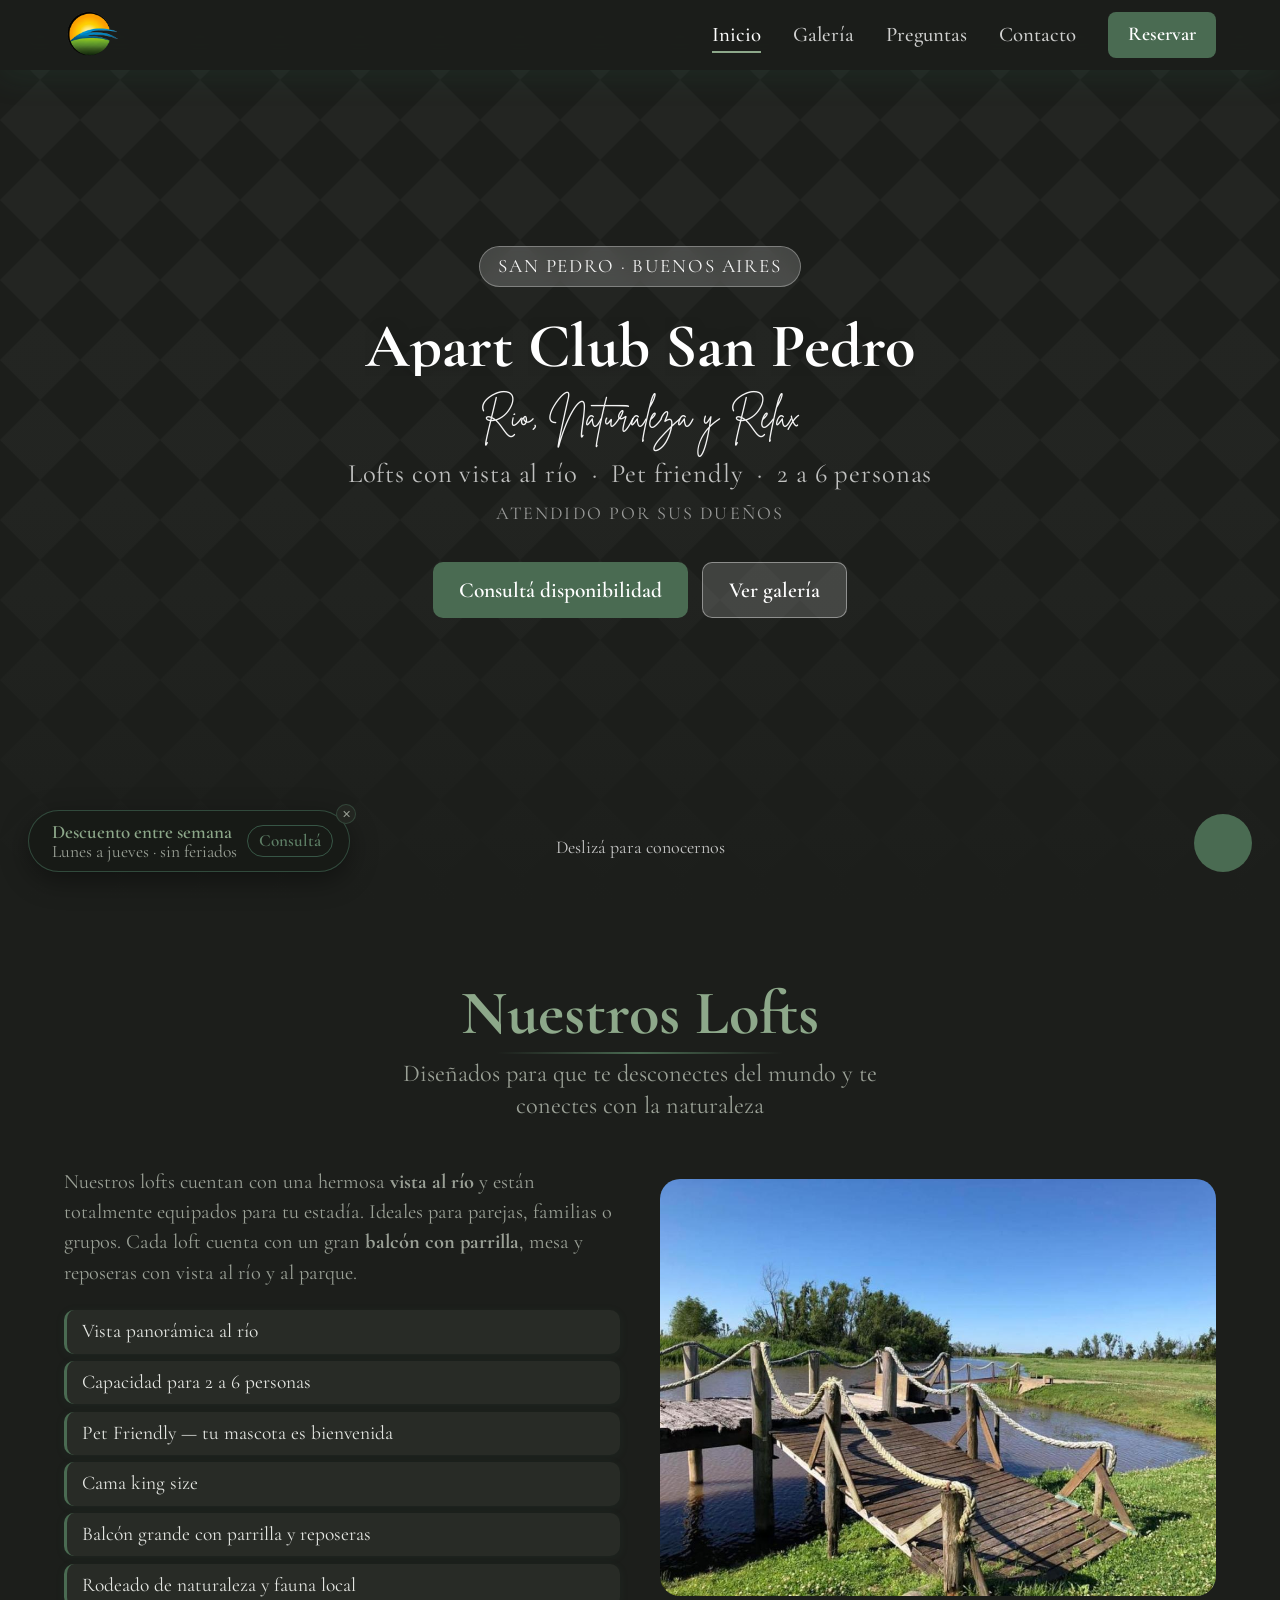
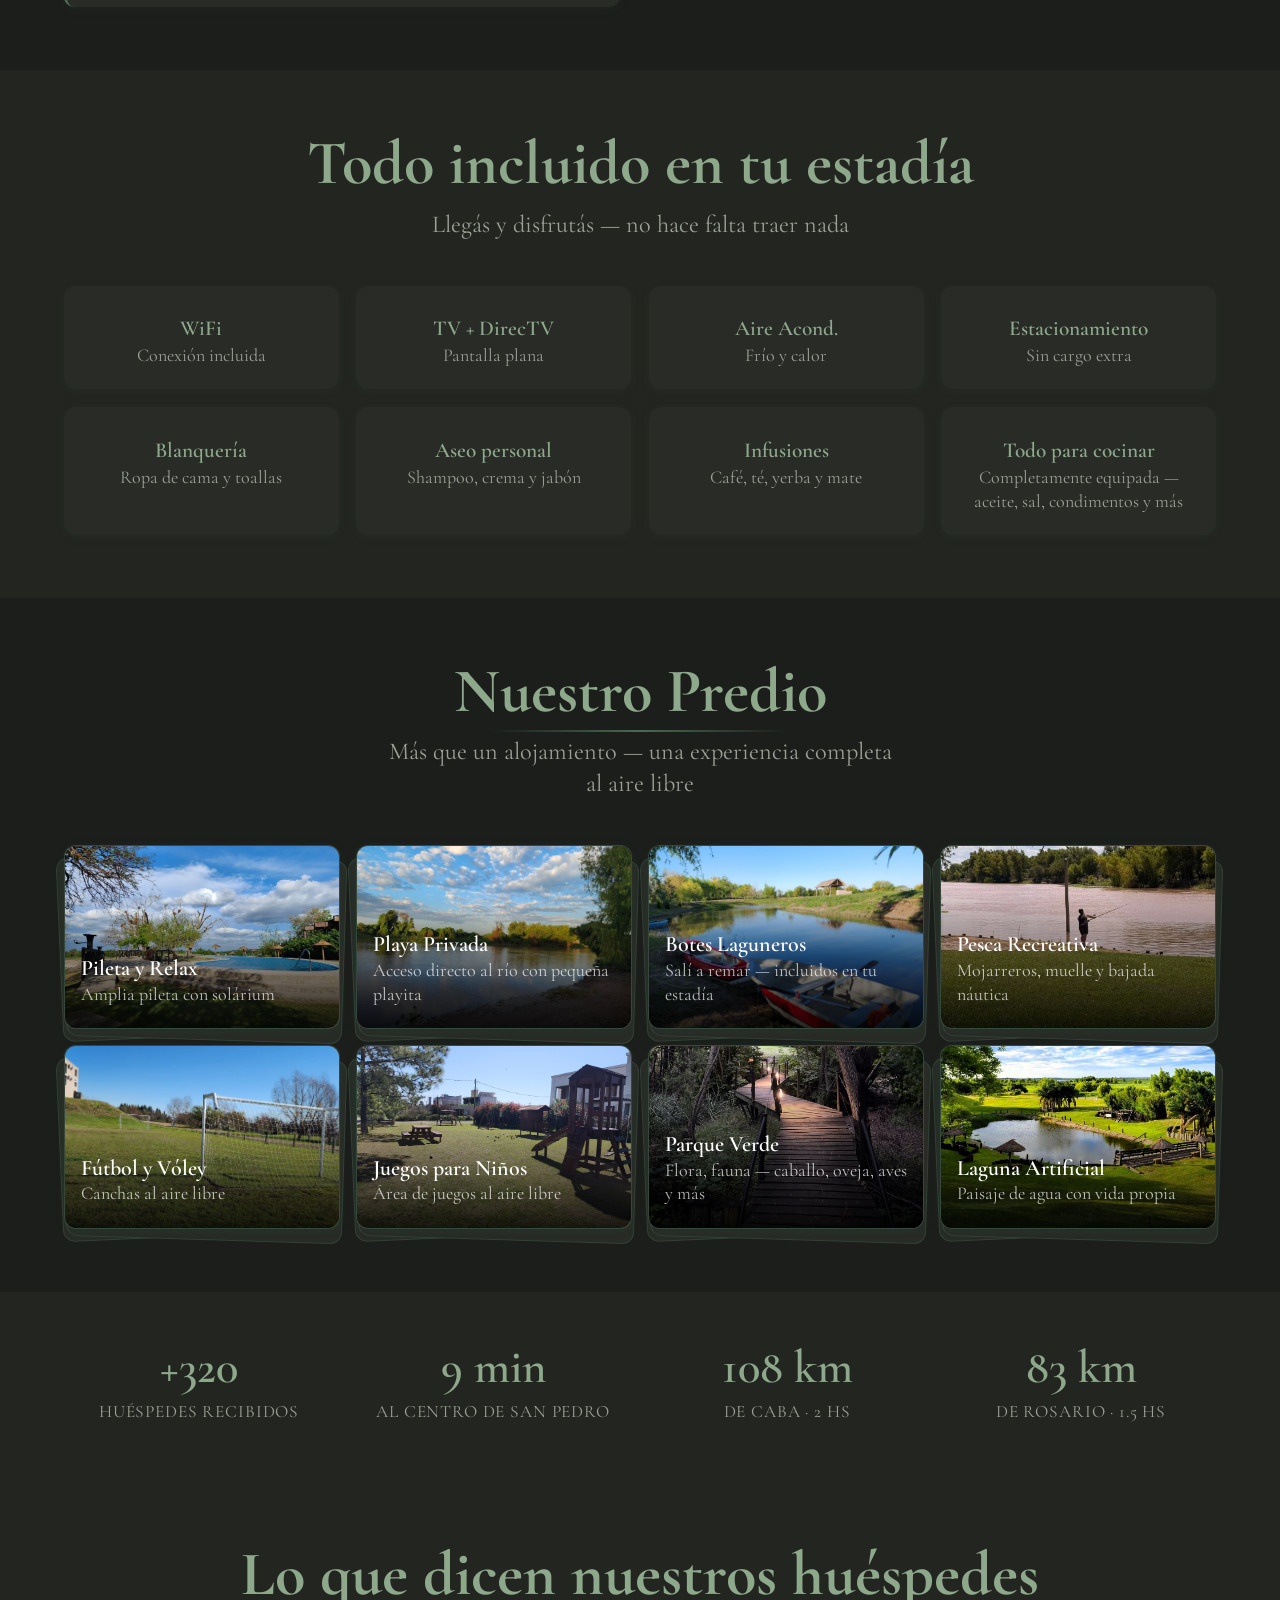
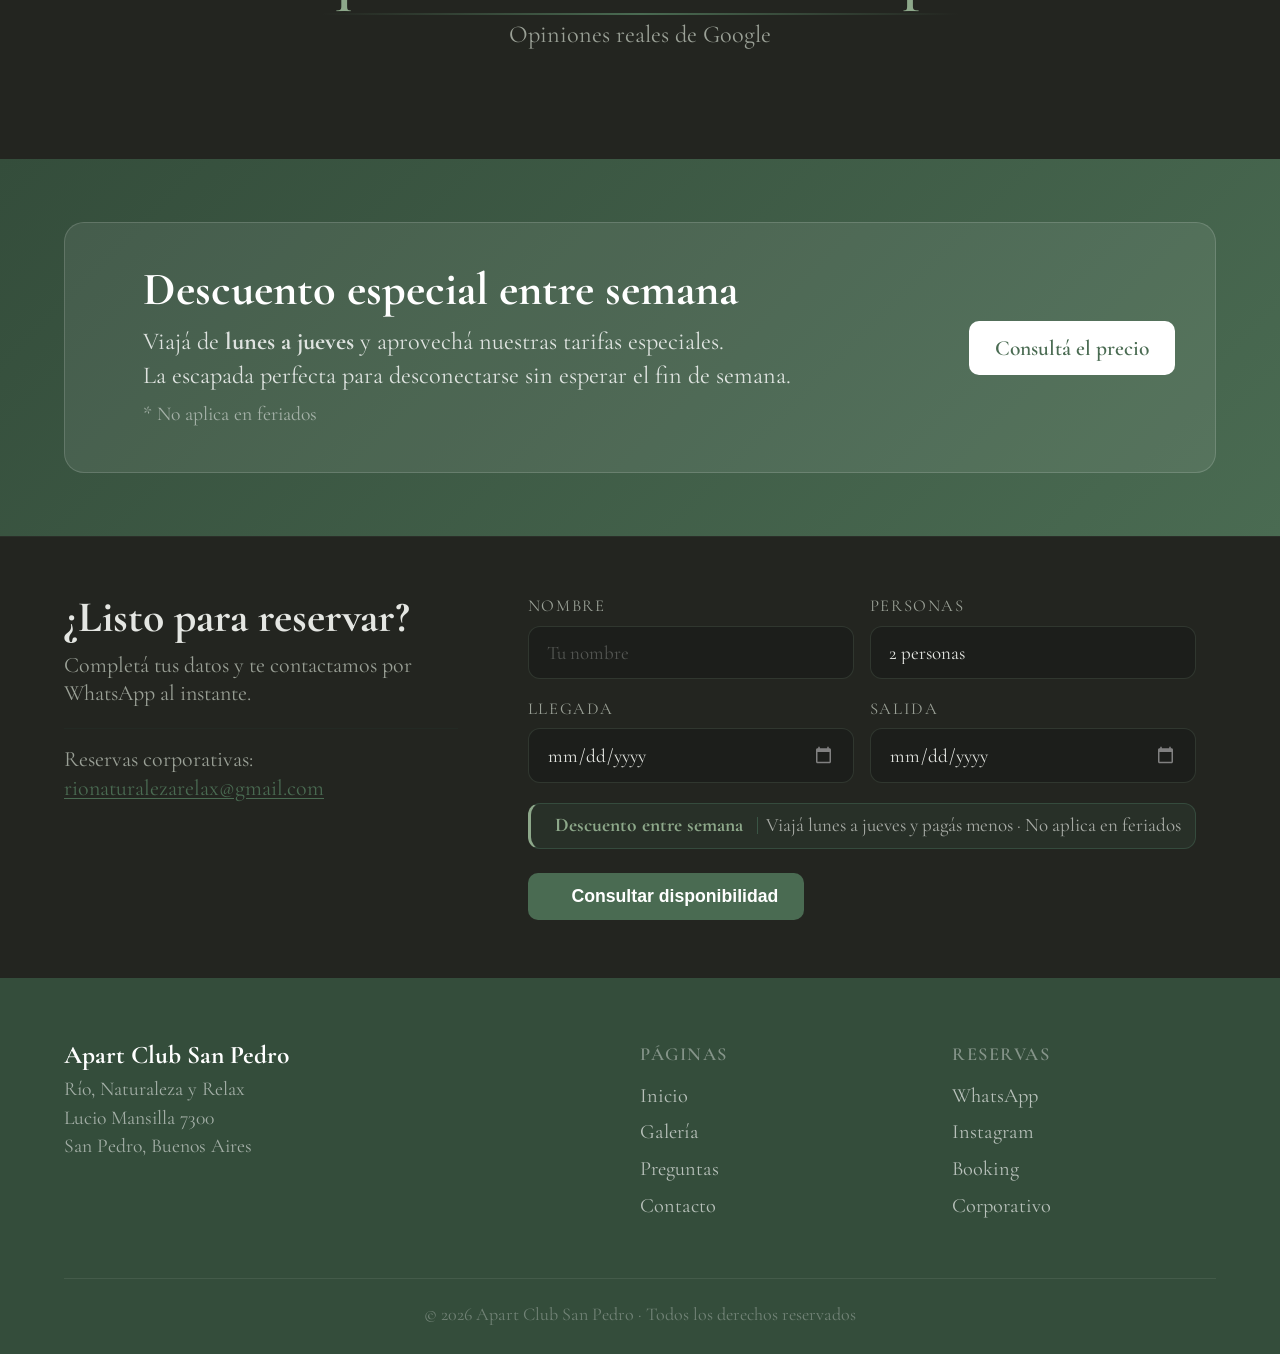
==== commit 76d419cb: "Add files via upload" ====
--- a/index.html
+++ b/index.html
@@ -291,6 +291,13 @@
               <input type="date" data-field="checkout">
             </div>
           </div>
+          <div class="form-discount-hint">
+            <i class="ph ph-tag"></i>
+            <div>
+              <strong>Descuento entre semana</strong>
+              <span>Viajá lunes a jueves y pagás menos · No aplica en feriados</span>
+            </div>
+          </div>
           <button type="submit" class="btn btn-cta-hero">
             <i class="ph ph-whatsapp-logo"></i>&nbsp; Consultar disponibilidad
           </button>
--- a/css/styles.css
+++ b/css/styles.css
@@ -123,6 +123,7 @@
 ───────────────────────────── */
 .hero {
   min-height: 100vh;
+  min-height: 100svh;
   background-image:
     url('../assets/prueba.jpeg');
   background-size: cover;
@@ -130,7 +131,7 @@
   display: flex; flex-direction: column;
   align-items: center; justify-content: center;
   text-align: center;
-  padding: 120px 24px 160px;
+  padding: clamp(80px, 10vh, 120px) 24px clamp(100px, 14vh, 160px);
   position: relative; overflow: hidden;
 }
 
@@ -302,10 +303,10 @@
    SECTIONS
 ───────────────────────────── */
 section { overflow-x: hidden; }
-.section { padding: 100px 0; }
+.section { padding: clamp(44px, 7vh, 100px) 0; }
 .section-alt { background: var(--bg-alt); }
 
-.section-header { text-align: center; margin-bottom: 64px; }
+.section-header { text-align: center; margin-bottom: clamp(32px, 5vh, 64px); }
 .section-header h2 {
   font-size: clamp(1.8rem, 4vw, 2.8rem);
   color: var(--accent); margin-bottom: 14px;
@@ -335,9 +336,9 @@
   box-shadow: 0 -4px 32px rgba(0,0,0,.12);
 }
 
-/* PAGE HEADER (galería / contacto) */
+/* PAGE HEADER (galería / contacto / preguntas) */
 .page-hero {
-  padding: 160px 24px 90px;
+  padding: 160px 24px 100px;
   background-size: cover;
   background-position: center;
   text-align: center;
@@ -350,11 +351,40 @@
   background:
     linear-gradient(to bottom, rgba(0,0,0,.72) 0%, rgba(0,0,0,.55) 45%, rgba(28,30,27,.9) 85%, #1c1e1b 100%);
 }
-.page-hero h1, .page-hero p { position: relative; z-index: 1; }
+.page-hero h1, .page-hero p,
+.page-hero-divider, .page-hero-cta, .page-hero-scroll { position: relative; z-index: 1; }
 .page-hero h1 {
   font-size: clamp(2.2rem, 5vw, 4rem); color: white; margin-bottom: 14px;
-}
-.page-hero p { color: rgba(255,255,255,.8); font-size: 1.05rem; }
+  animation: phFadeUp .65s ease both;
+}
+.page-hero p {
+  color: rgba(255,255,255,.8); font-size: 1.05rem;
+  margin-bottom: 30px;
+  animation: phFadeUp .65s .28s ease both;
+}
+.page-hero-cta { animation: phFadeUp .65s .42s ease both; }
+.page-hero-scroll {
+  position: absolute; bottom: 28px; left: 50%;
+  transform: translateX(-50%);
+  animation: phFadeIn .65s .6s ease both;
+}
+.page-hero-scroll i {
+  display: block; font-size: 1.45rem;
+  color: rgba(255,255,255,.55);
+  animation: phBounce 2.2s 1.3s infinite;
+}
+@keyframes phFadeUp {
+  from { opacity: 0; transform: translateY(22px); }
+  to   { opacity: 1; transform: translateY(0); }
+}
+@keyframes phFadeIn {
+  from { opacity: 0; }
+  to   { opacity: 1; }
+}
+@keyframes phBounce {
+  0%, 100% { transform: translateY(0); }
+  50%       { transform: translateY(8px); }
+}
 
 /* ─────────────────────────────
    LOFT FEATURES
@@ -365,14 +395,14 @@
 }
 
 .loft-desc {
-  font-size: 1.05rem; color: var(--text-light);
-  margin-bottom: 32px; line-height: 1.85;
-}
-
-.feature-list { list-style: none; display: flex; flex-direction: column; gap: 10px; }
+  font-size: clamp(.88rem, .9vw + .2rem, 1.05rem); color: var(--text-light);
+  margin-bottom: clamp(20px, 2.5vh, 32px); line-height: 1.8;
+}
+
+.feature-list { list-style: none; display: flex; flex-direction: column; gap: clamp(6px, .8vh, 10px); }
 .feature-list li {
-  font-size: .97rem; color: var(--text);
-  padding: 11px 16px; background: #282b26;
+  font-size: clamp(.84rem, .8vw + .2rem, .97rem); color: var(--text);
+  padding: clamp(8px, 1vh, 11px) clamp(12px, 1.2vw, 16px); background: #282b26;
   border-radius: 10px; box-shadow: var(--shadow-sm);
   border-left: 3px solid var(--primary);
 }
@@ -406,11 +436,11 @@
    AMENITIES
 ───────────────────────────── */
 .amenities-grid {
-  display: grid; grid-template-columns: repeat(4,1fr); gap: 20px;
+  display: grid; grid-template-columns: repeat(4,1fr); gap: clamp(12px, 1.4vw, 20px);
 }
 .amenity-card {
   background: #282b26; border-radius: var(--radius);
-  padding: 28px 18px; text-align: center;
+  padding: clamp(18px, 2.4vh, 28px) clamp(13px, 1.4vw, 18px); text-align: center;
   box-shadow: var(--shadow-sm);
   transition: transform .2s, box-shadow .2s;
 }
@@ -444,7 +474,7 @@
    PREDIO
 ───────────────────────────── */
 .predio-grid {
-  display: grid; grid-template-columns: repeat(4,1fr); gap: 20px;
+  display: grid; grid-template-columns: repeat(4,1fr); gap: clamp(10px, 1.2vw, 20px);
 }
 
 /* Stacked-cards effect */
@@ -480,7 +510,7 @@
   position: relative; border-radius: var(--radius);
   overflow: hidden; box-shadow: var(--shadow-sm);
   transition: transform .2s, box-shadow .2s;
-  aspect-ratio: 4/3; background: #282b26;
+  aspect-ratio: 3/2; background: #282b26;
   border: 1px solid rgba(116,198,157,.18);
 }
 .predio-card:hover {
@@ -563,15 +593,15 @@
 ───────────────────────────── */
 .section-discount {
   background: linear-gradient(135deg, var(--primary-dark), var(--primary));
-  padding: 80px 0;
+  padding: clamp(44px, 7vh, 80px) 0;
   overflow-x: hidden;
 }
 .discount-inner {
-  display: flex; align-items: center; gap: 40px;
+  display: flex; align-items: center; gap: clamp(22px, 3vw, 40px);
   background: rgba(255,255,255,.08);
   border: 1px solid rgba(255,255,255,.15);
   border-radius: var(--radius-lg);
-  padding: 56px 60px;
+  padding: clamp(32px, 5vh, 56px) clamp(36px, 4.5vw, 60px);
 }
 .discount-icon { font-size: 4rem; flex-shrink: 0; }
 .discount-text { flex: 1; }
@@ -614,8 +644,8 @@
 .gallery-grid {
   display: grid;
   grid-template-columns: repeat(3, 1fr);
-  grid-auto-rows: 260px;
-  gap: 16px;
+  grid-auto-rows: clamp(200px, 18vw, 260px);
+  gap: clamp(10px, 1.2vw, 16px);
   overflow: visible;
 }
 .gallery-grid img {
@@ -631,7 +661,7 @@
 .gallery-grid img:nth-child(6) { grid-column: span 2; }
 
 .gallery-grid img:hover {
-  transform: scale(1.28);
+  transform: scale(1.08);
   z-index: 20;
   box-shadow: 0 16px 48px rgba(0,0,0,.65);
 }
@@ -651,17 +681,17 @@
 
 .contact-card {
   background: #282b26; border-radius: var(--radius-lg);
-  padding: 40px; box-shadow: var(--shadow-sm);
-}
-.contact-card h2 { font-size: 1.5rem; color: var(--accent); margin-bottom: 24px; }
+  padding: clamp(24px, 3vw, 40px); box-shadow: var(--shadow-sm);
+}
+.contact-card h2 { font-size: clamp(1.2rem, 1.4vw, 1.5rem); color: var(--accent); margin-bottom: clamp(14px, 2vh, 24px); }
 
 .contact-option {
-  display: flex; align-items: center; gap: 16px;
-  padding: 16px 0;
+  display: flex; align-items: center; gap: clamp(10px, 1.2vw, 16px);
+  padding: clamp(10px, 1.6vh, 16px) 0;
   border-bottom: 1px solid rgba(45,106,79,.08);
 }
 .contact-option:last-child { border-bottom: none; }
-.contact-option-icon { font-size: 1.8rem; flex-shrink: 0; }
+.contact-option-icon { font-size: clamp(1.4rem, 1.6vw, 1.8rem); flex-shrink: 0; }
 .contact-option-info h3 {
   font-family: 'Cormorant Garamond', Georgia, serif;
   font-size: .95rem; font-weight: 600;
@@ -684,7 +714,7 @@
 .map-card-header h2 { font-size: 1.5rem; color: var(--accent); margin-bottom: 6px; }
 .map-card-header p  { color: var(--text-light); font-size: .9rem; }
 .map-card iframe {
-  display: block; width: 100%; height: 520px; border: none;
+  display: block; width: 100%; height: clamp(400px, 47vh, 520px); border: none;
 }
 .map-card-footer {
   padding: 16px 32px;
@@ -775,7 +805,6 @@
 /* Laptop chica / tablet paisaje (1024px) */
 @media (max-width: 1024px) {
   html { font-size: 17px; }
-  .section { padding: 80px 0; }
 
   .amenities-grid,
   .predio-grid { grid-template-columns: repeat(3,1fr); }
@@ -786,8 +815,6 @@
 
   .discount-inner     { padding: 36px 32px; gap: 28px; }
   .wa-prefooter-inner { gap: 32px; }
-
-  .map-card iframe { height: 400px; }
 }
 
 /* Tablet / móvil (768px) */
@@ -795,6 +822,13 @@
   html { font-size: 15px; }
   .section { padding: 64px 0; }
   .container { padding: 0 18px; }
+
+  /* Verdes más claros — en mobile se ven más oscuros */
+  :root {
+    --primary:       #5d8068;
+    --primary-light: #709178;
+    --accent:        #a0c09d;
+  }
 
   .nav-menu {
     display: none; position: fixed; top: 70px; left: 0; right: 0;
@@ -807,23 +841,50 @@
 
   .hero-title { white-space: normal; }
 
-  .loft-features  { grid-template-columns: 1fr; gap: 40px; }
+  /* Lofts — imagen acotada en mobile */
+  .loft-features { grid-template-columns: 1fr; gap: 32px; }
+  .loft-features .fade-in-right img { max-height: 240px; object-fit: cover; }
+
+  /* Todo incluido — 2 por fila */
   .amenities-grid { grid-template-columns: repeat(2,1fr); }
-  .stats-grid     { grid-template-columns: 1fr; gap: 32px; }
-  .predio-grid    { grid-template-columns: repeat(2,1fr); }
-  .contact-grid   { grid-template-columns: 1fr; }
+
+  /* Stats — 2 por fila */
+  .stats-grid { grid-template-columns: repeat(2,1fr); gap: 16px; }
+
+  /* Predio — sin pseudo-elementos (evita scrollbar lateral) */
+  .predio-grid { grid-template-columns: repeat(2,1fr); overflow: hidden; }
+  .predio-card-wrap::before,
+  .predio-card-wrap::after { display: none; }
+
+  .contact-grid { grid-template-columns: 1fr; }
 
   .gallery-grid { grid-template-columns: repeat(2,1fr); grid-auto-rows: 200px; }
 
+  /* Reseñas — menos espacio entre título y widget */
+  #opiniones .section-header { margin-bottom: 16px; }
+
+  /* Descuento — barra horizontal compacta */
+  .section-discount { padding: 20px 0; }
   .discount-inner {
-    flex-direction: column; text-align: center;
-    padding: 40px 24px; gap: 24px;
+    flex-direction: row; align-items: center; text-align: left;
+    padding: 16px 20px; gap: 14px;
   }
-
-  .footer-grid { grid-template-columns: 1fr; gap: 32px; }
-
+  .discount-icon i { font-size: 2rem; }
+  .discount-text h2 { font-size: 1rem; margin-bottom: 4px; }
+  .discount-text p  { font-size: .78rem; line-height: 1.45; }
+  .discount-note    { display: none; }
+
+  /* Footer — brand arriba, Páginas y Reservas lado a lado */
+  .footer-grid  { grid-template-columns: 1fr 1fr; gap: 24px 32px; }
+  .footer-brand { grid-column: 1 / -1; }
+
+  /* WA form — apilado, sin overflow */
   .wa-form-row        { grid-template-columns: 1fr; }
-  .wa-prefooter-inner { grid-template-columns: 1fr; gap: 36px; }
+  .wa-prefooter-inner { grid-template-columns: 1fr; gap: 24px; }
+  .wa-prefooter       { overflow: hidden; }
+  .wa-form, .wa-form input, .wa-form select, .wa-form textarea {
+    width: 100%; min-width: 0; box-sizing: border-box;
+  }
 
   .map-card iframe { height: 320px; }
 }
@@ -856,7 +917,7 @@
   .section { padding: 44px 0; }
   .container { padding: 0 14px; }
 
-  .amenities-grid { grid-template-columns: 1fr; }
+  .amenities-grid { grid-template-columns: repeat(2,1fr); }
   .predio-grid    { grid-template-columns: 1fr; }
 
   .map-card iframe { height: 220px; }
@@ -866,15 +927,16 @@
    REVIEWS WIDGET
 ───────────────────────────── */
 .reviews-widget {
-  zoom: 0.65;
+  zoom: 0.80;
   transform-origin: top center;
 }
 @media (max-width: 768px) {
-  .reviews-widget { zoom: 0.85; }
+  .reviews-widget { zoom: 0.70; }
 }
 @media (max-width: 480px) {
   .reviews-widget { zoom: 1; }
 }
+
 
 
 /* ─────────────────────────────
@@ -980,16 +1042,24 @@
 .lb-placeholder i { font-size: 3rem; }
 
 .lb-close, .lb-prev, .lb-next {
-  position: fixed; background: rgba(255,255,255,.1);
-  border: none; color: white; cursor: pointer;
+  position: fixed; background: rgba(255,255,255,.08);
+  border: 1px solid rgba(255,255,255,.14); color: white; cursor: pointer;
   border-radius: 50%;
   display: flex; align-items: center; justify-content: center;
-  transition: background .2s; font-size: 1.2rem;
-}
-.lb-close { top: 20px; right: 20px; width: 44px; height: 44px; }
-.lb-prev  { left: 20px; top: 50%; transform: translateY(-50%); width: 52px; height: 52px; }
-.lb-next  { right: 20px; top: 50%; transform: translateY(-50%); width: 52px; height: 52px; }
-.lb-close:hover, .lb-prev:hover, .lb-next:hover { background: rgba(255,255,255,.25); }
+  transition: background .25s, border-color .25s, transform .2s;
+  backdrop-filter: blur(6px);
+}
+.lb-close {
+  top: 20px; right: 20px; width: 42px; height: 42px;
+  font-size: 1rem; color: rgba(255,255,255,.75);
+}
+.lb-prev  { left: 20px; top: 50%; transform: translateY(-50%); width: 50px; height: 50px; font-size: 1.2rem; }
+.lb-next  { right: 20px; top: 50%; transform: translateY(-50%); width: 50px; height: 50px; font-size: 1.2rem; }
+.lb-close:hover { background: rgba(255,255,255,.18); border-color: rgba(255,255,255,.3); color: white; }
+.lb-prev:hover, .lb-next:hover { background: rgba(255,255,255,.2); border-color: rgba(255,255,255,.3); }
+
+/* Galería — cursor hint */
+.gallery-grid img { cursor: pointer; }
 
 .lb-counter {
   position: fixed; bottom: 24px; left: 50%; transform: translateX(-50%);
@@ -1034,18 +1104,42 @@
 .wa-form-group select { appearance: none; cursor: pointer; }
 .wa-form-group input::placeholder,
 .wa-form-group textarea::placeholder { color: rgba(228,230,226,.28); }
+
+.form-discount-hint {
+  display: flex; align-items: center; gap: 10px;
+  background: rgba(116,198,157,.07);
+  border: 1px solid rgba(116,198,157,.18);
+  border-left: 3px solid var(--accent);
+  border-radius: var(--radius);
+  padding: 9px 14px;
+  font-size: .82rem; color: rgba(228,230,226,.68);
+}
+.form-discount-hint i {
+  font-size: 1.05rem; color: var(--accent); flex-shrink: 0;
+}
+.form-discount-hint strong {
+  color: var(--accent); font-size: .84rem; margin-right: 6px;
+}
+.form-discount-hint--stack strong {
+  display: block; margin-right: 0; margin-bottom: 2px;
+}
+.form-discount-hint:not(.form-discount-hint--stack) span::before {
+  content: ' | ';
+  color: rgba(116,198,157,.35);
+  margin: 0 3px;
+}
 .wa-form-group input[type="date"]::-webkit-calendar-picker-indicator { filter: invert(.5); }
 .wa-form .btn { align-self: flex-start; margin-top: 4px; }
 
 /* Pre-footer compacto (otras páginas) */
 .wa-prefooter {
   background: var(--bg-alt);
-  padding: 72px 0;
+  padding: clamp(44px, 6.5vh, 72px) 0;
   border-top: 1px solid rgba(141,168,138,.08);
   overflow-x: hidden;
 }
 .wa-prefooter-inner {
-  display: grid; grid-template-columns: 1fr 1.8fr; gap: 64px; align-items: start;
+  display: grid; grid-template-columns: 1fr 1.8fr; gap: clamp(32px, 5.5vh, 64px); align-items: start;
 }
 .wa-prefooter-text h2 { font-size: clamp(1.5rem, 2.8vw, 2.4rem); margin-bottom: 12px; }
 .wa-prefooter-text p { color: var(--text-light); font-size: .95rem; line-height: 1.6; }
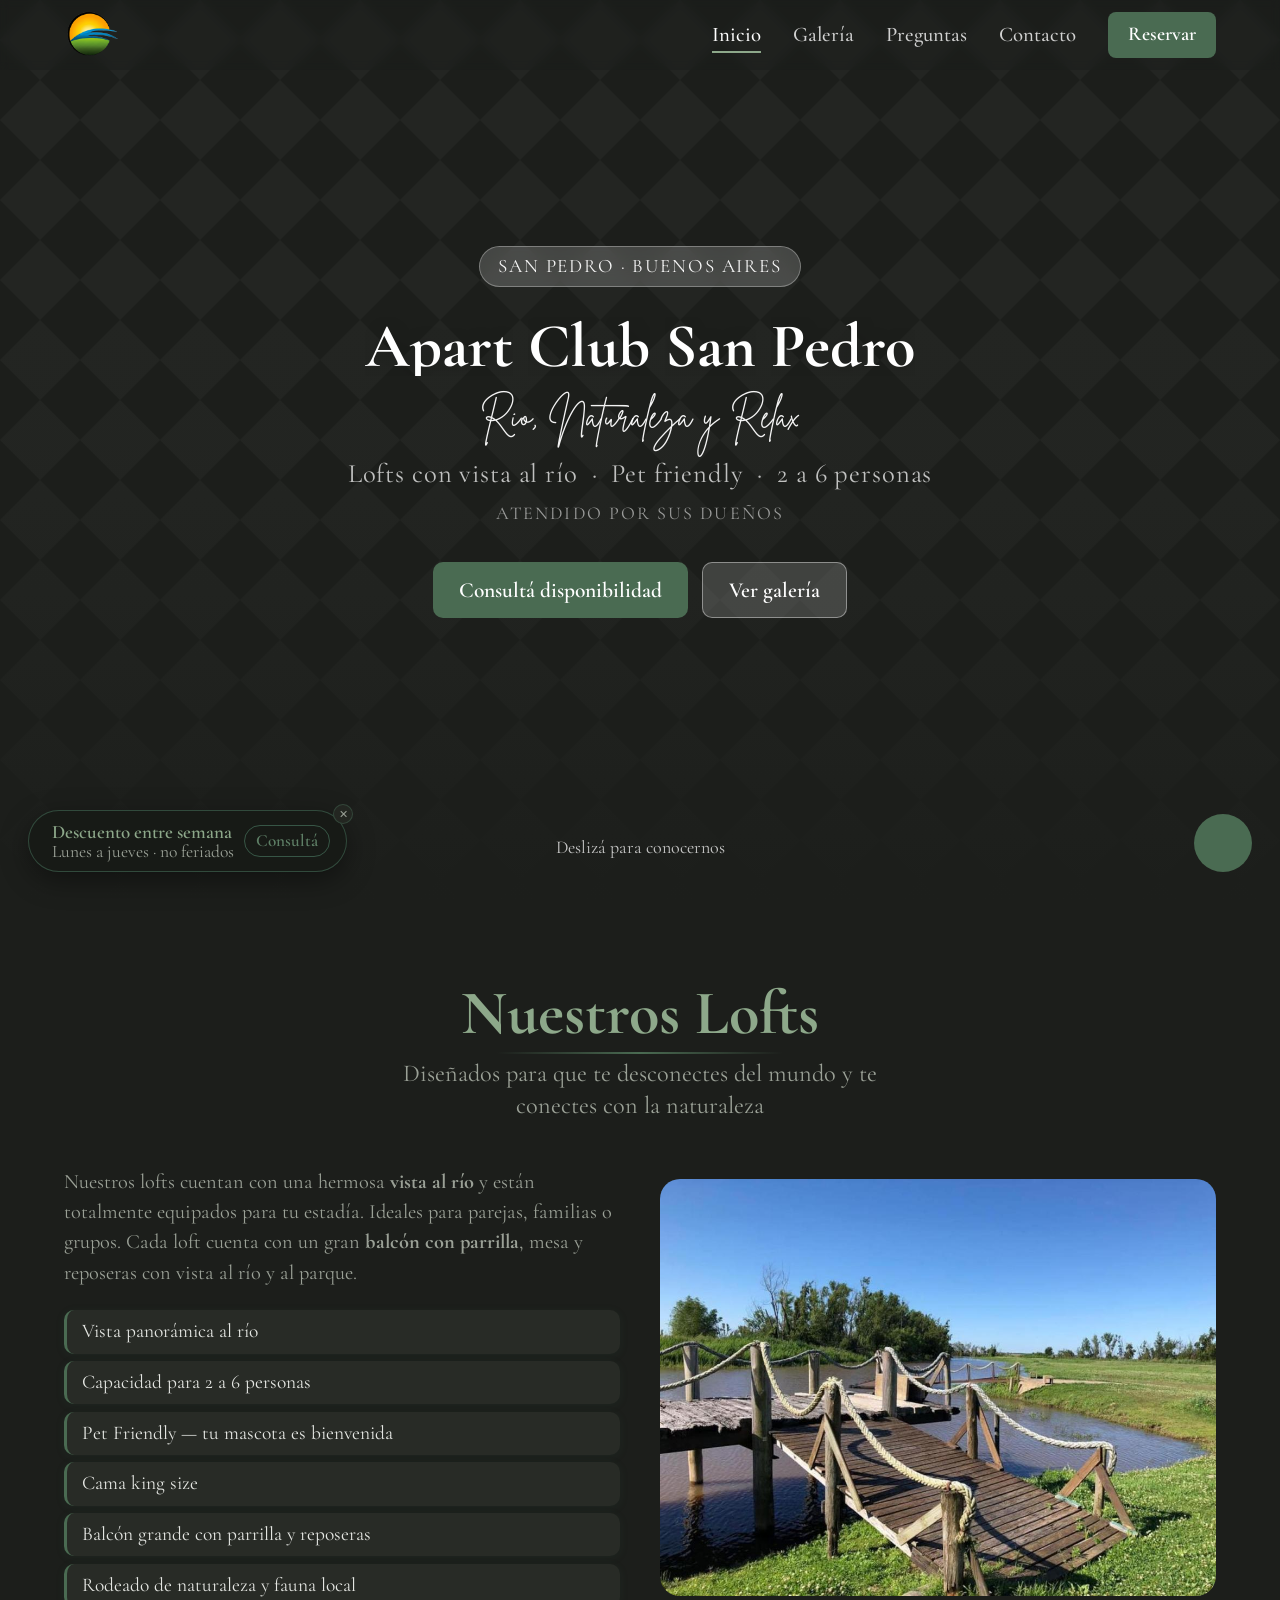
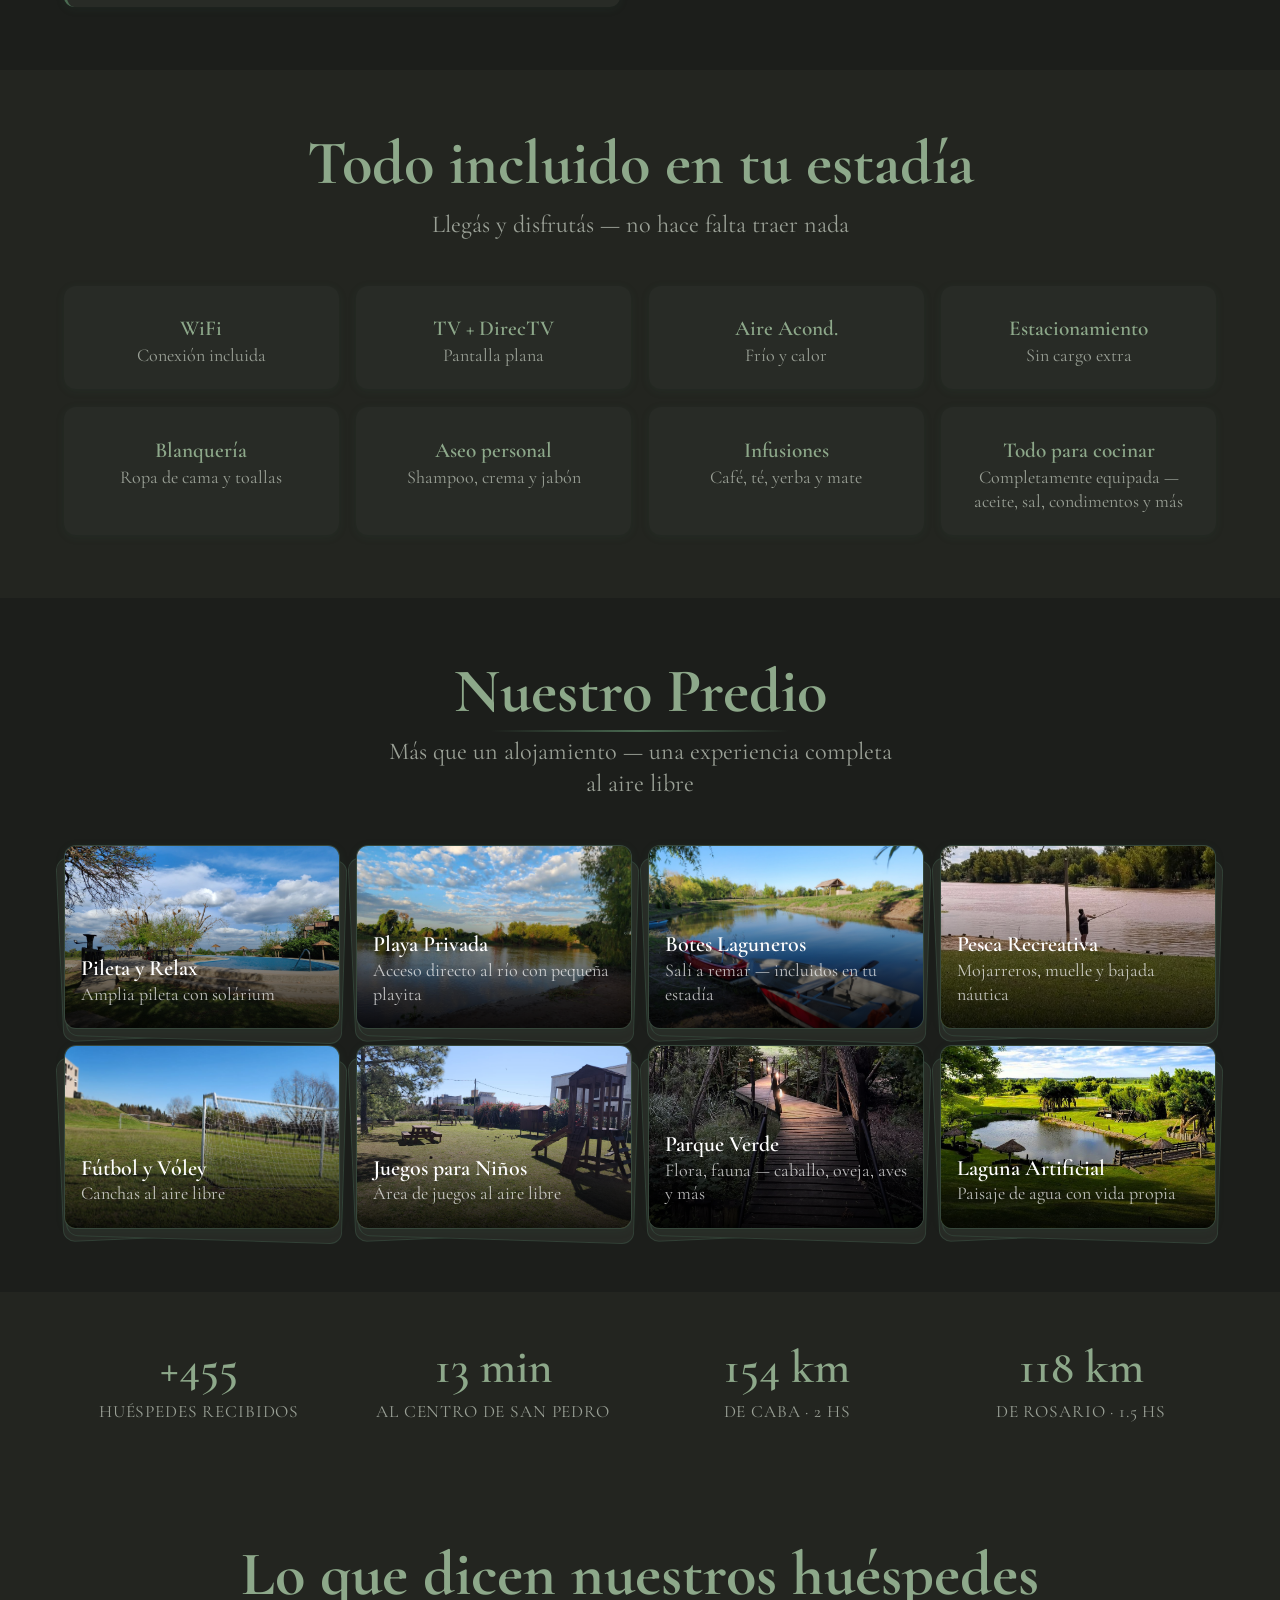
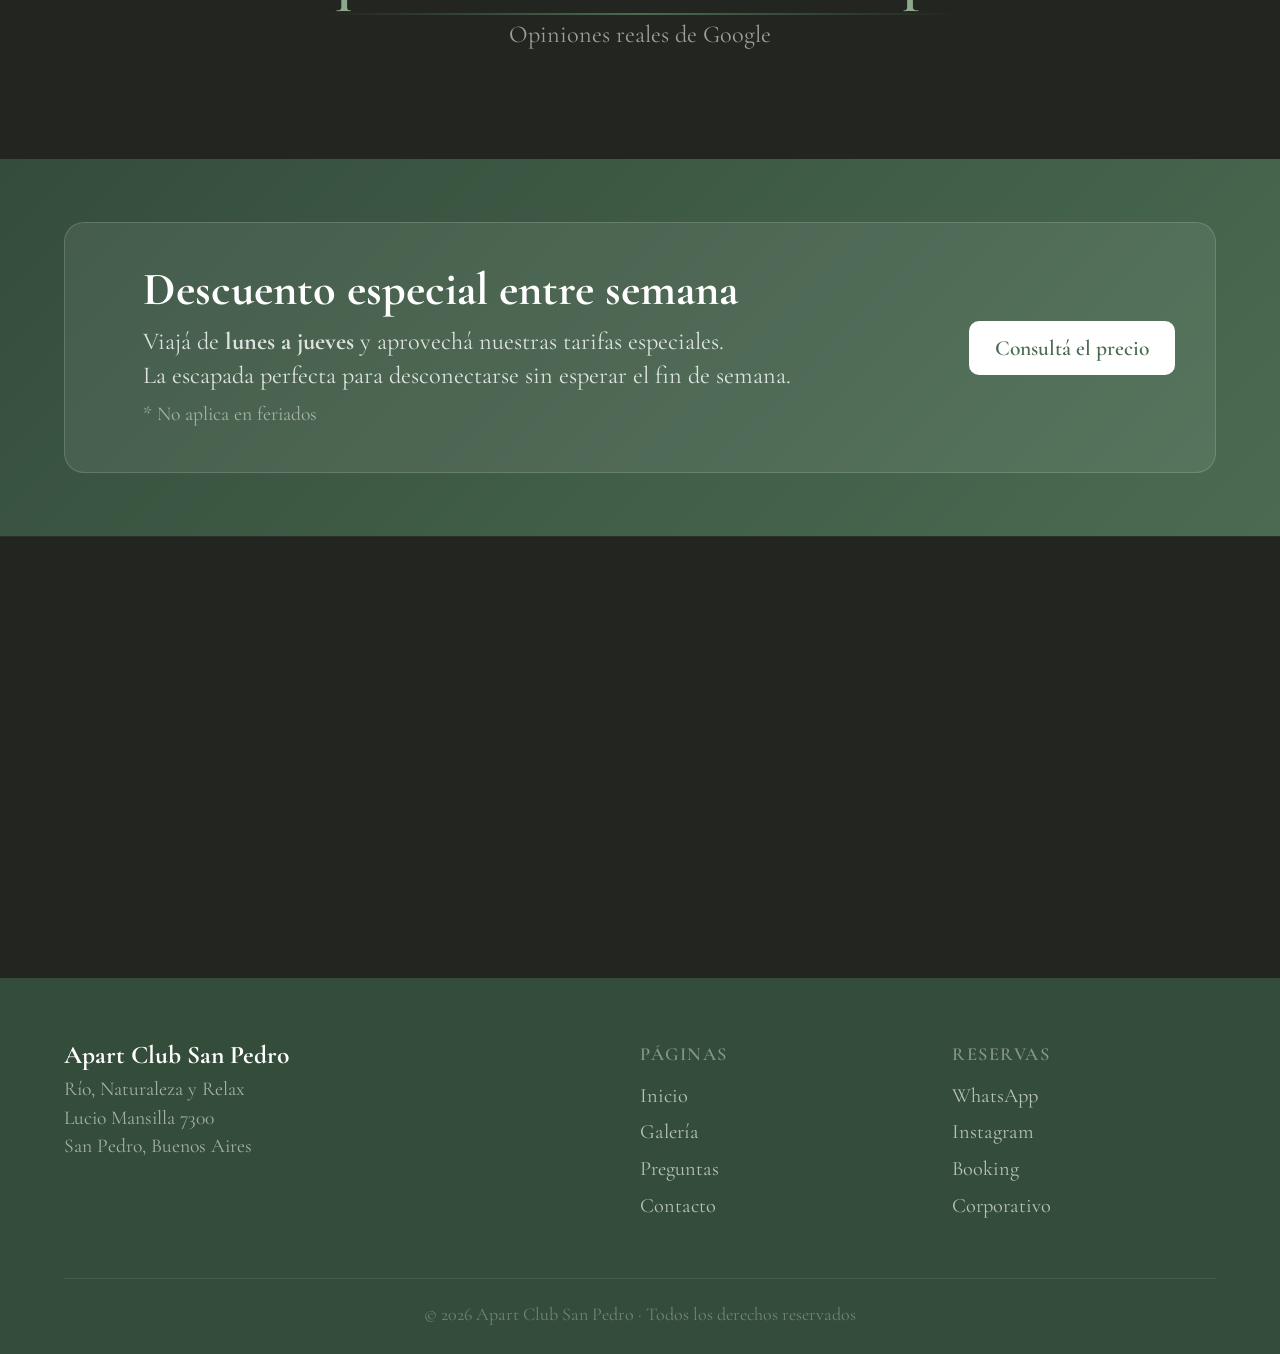
==== commit c24c16c1: "Add files via upload" ====
--- a/index.html
+++ b/index.html
@@ -351,7 +351,7 @@
     <i class="ph ph-tag promo-pill-icon"></i>
     <div class="promo-pill-text">
       <strong>Descuento entre semana</strong>
-      Lunes a jueves · sin feriados
+      Lunes a jueves · no feriados
     </div>
     <a href="http://wa.me/543329527052" class="promo-pill-cta" target="_blank" rel="noopener">Consultá</a>
     <button class="promo-pill-close" id="promoPillClose" aria-label="Cerrar">✕</button>
--- a/css/styles.css
+++ b/css/styles.css
@@ -540,7 +540,9 @@
   position: absolute; bottom: 0; left: 0; right: 0;
   padding: 48px 16px 14px;
   background: linear-gradient(to top, rgba(0,0,0,.85) 0%, transparent 100%);
-}
+  transition: opacity .6s ease;
+}
+.predio-card:hover .predio-card-info { opacity: 0; }
 .predio-card-info h3 {
   font-family: 'Cormorant Garamond', Georgia, serif;
   font-size: .95rem; font-weight: 600;
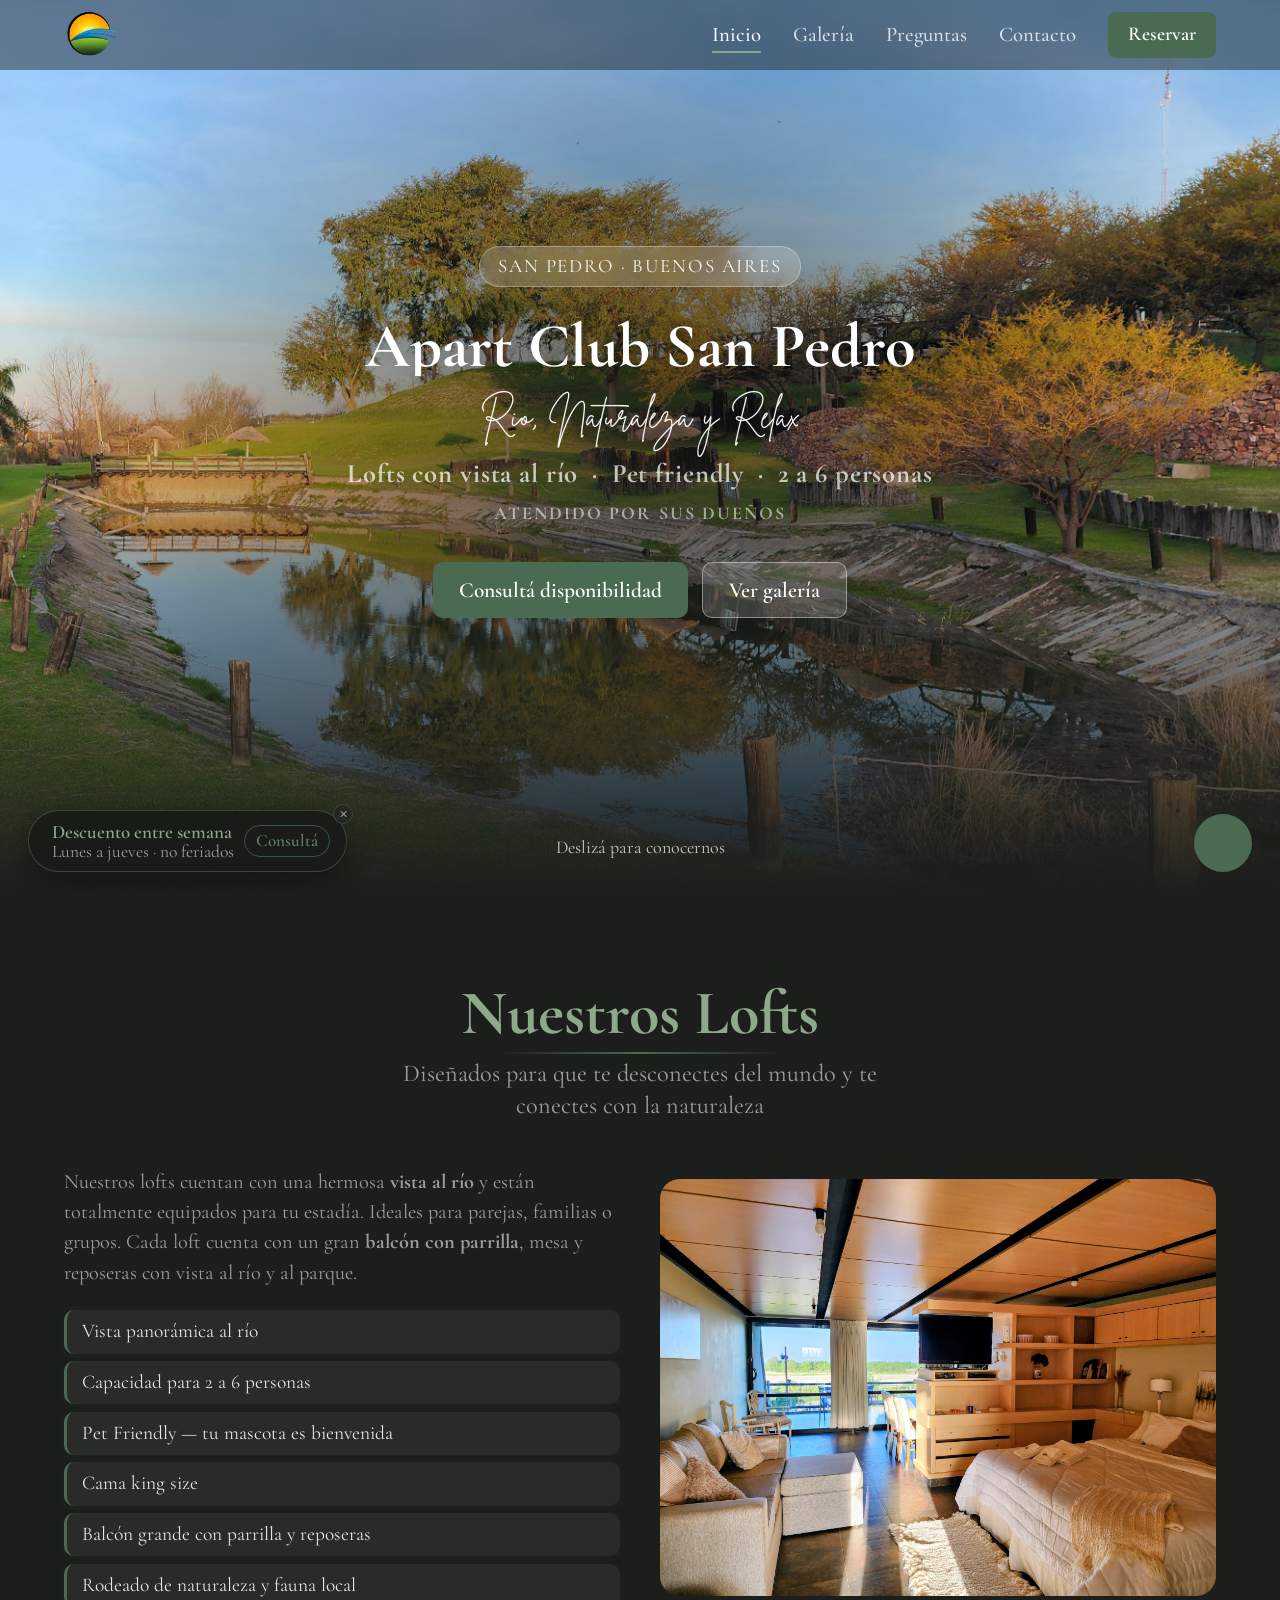
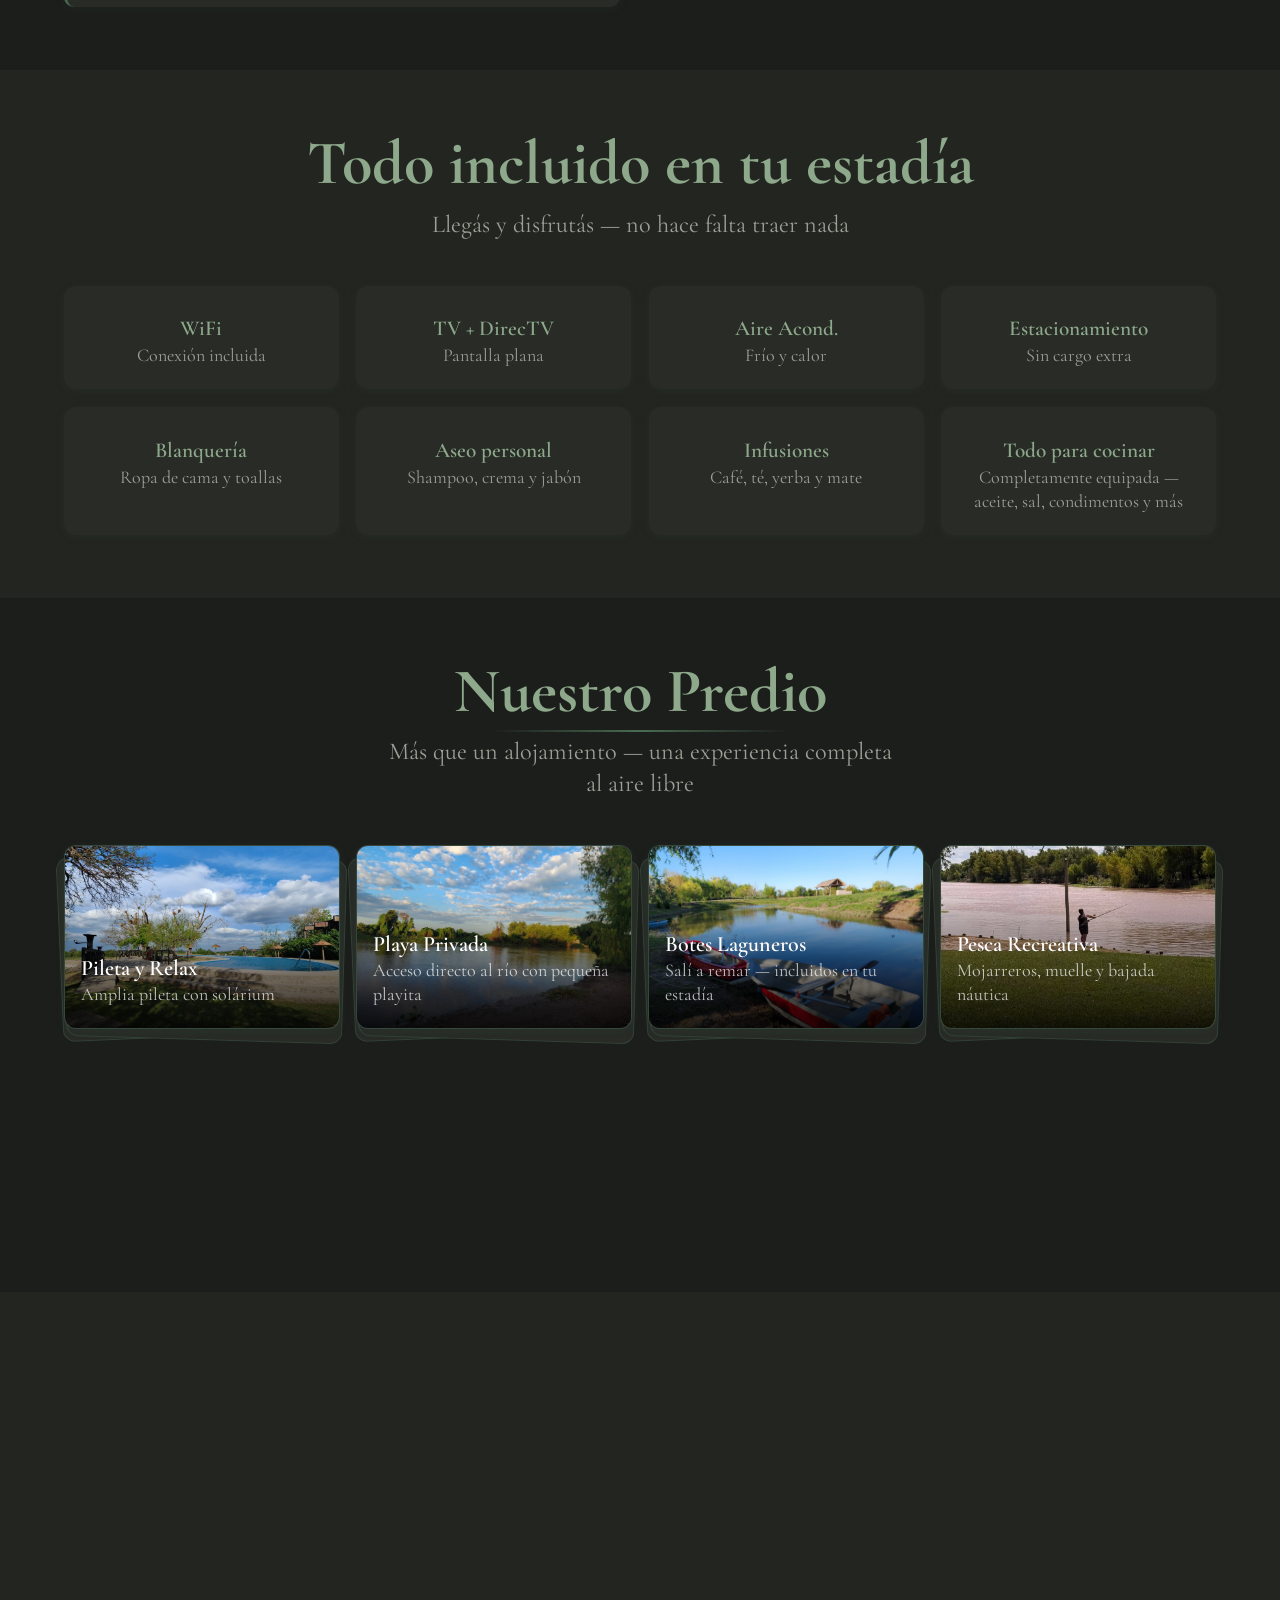
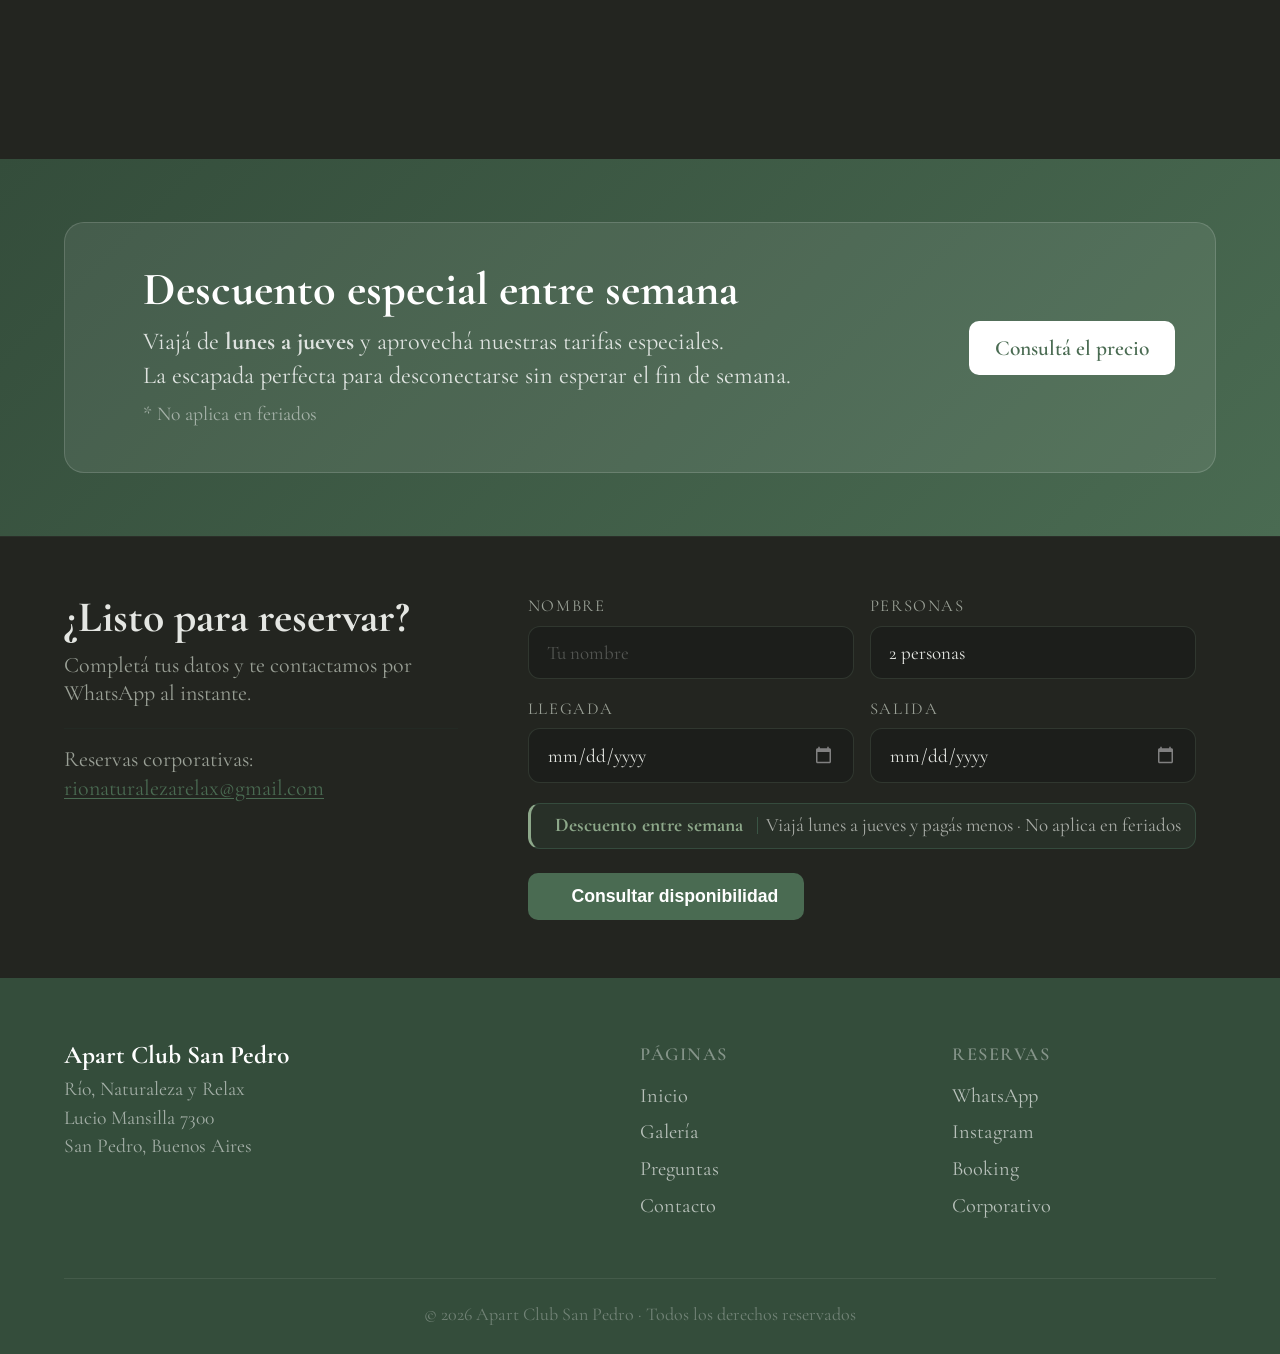
==== commit 7e1bed92: "Add files via upload" ====
--- a/index.html
+++ b/index.html
@@ -39,8 +39,8 @@
       <span class="hero-badge fade-in">San Pedro · Buenos Aires</span>
       <h1 class="hero-title fade-in">Apart Club San Pedro</h1>
       <p class="hero-tagline fade-in">Río, Naturaleza y Relax</p>
-      <p class="hero-desc fade-in">Lofts con vista al río &nbsp;·&nbsp; Pet friendly &nbsp;·&nbsp; 2 a 6 personas</p>
-      <p class="hero-owners fade-in">Atendido por sus dueños</p>
+      <p class="hero-desc fade-in"><strong>Lofts con vista al río &nbsp;·&nbsp; Pet friendly &nbsp;·&nbsp; 2 a 6 personas</strong></p>
+      <p class="hero-owners fade-in"><strong>Atendido por sus dueños</strong></p>
       <div class="hero-buttons fade-in">
         <a href="http://wa.me/543329527052" class="btn btn-cta-hero" target="_blank" rel="noopener">Consultá disponibilidad</a>
         <a href="galeria.html" class="btn btn-secondary">Ver galería</a>
--- a/css/styles.css
+++ b/css/styles.css
@@ -125,9 +125,10 @@
   min-height: 100vh;
   min-height: 100svh;
   background-image:
+    radial-gradient(ellipse at 50% 45%, rgba(10,12,10,.6) 0%, rgba(10,12,10,.2) 45%, transparent 70%),
     url('../assets/prueba.jpeg');
   background-size: cover;
-  background-position: center;
+  background-position: right bottom;
   display: flex; flex-direction: column;
   align-items: center; justify-content: center;
   text-align: center;
@@ -135,11 +136,7 @@
   position: relative; overflow: hidden;
 }
 
-.hero::before {
-  content: '';
-  position: absolute; inset: 0;
-  background: url("data:image/svg+xml,%3Csvg width='80' height='80' viewBox='0 0 80 80' xmlns='http://www.w3.org/2000/svg'%3E%3Cg fill='%23ffffff' fill-opacity='0.03'%3E%3Cpath d='M40 0L0 40l40 40 40-40z'/%3E%3C/g%3E%3C/svg%3E");
-}
+
 
 .hero::after {
   content: '';
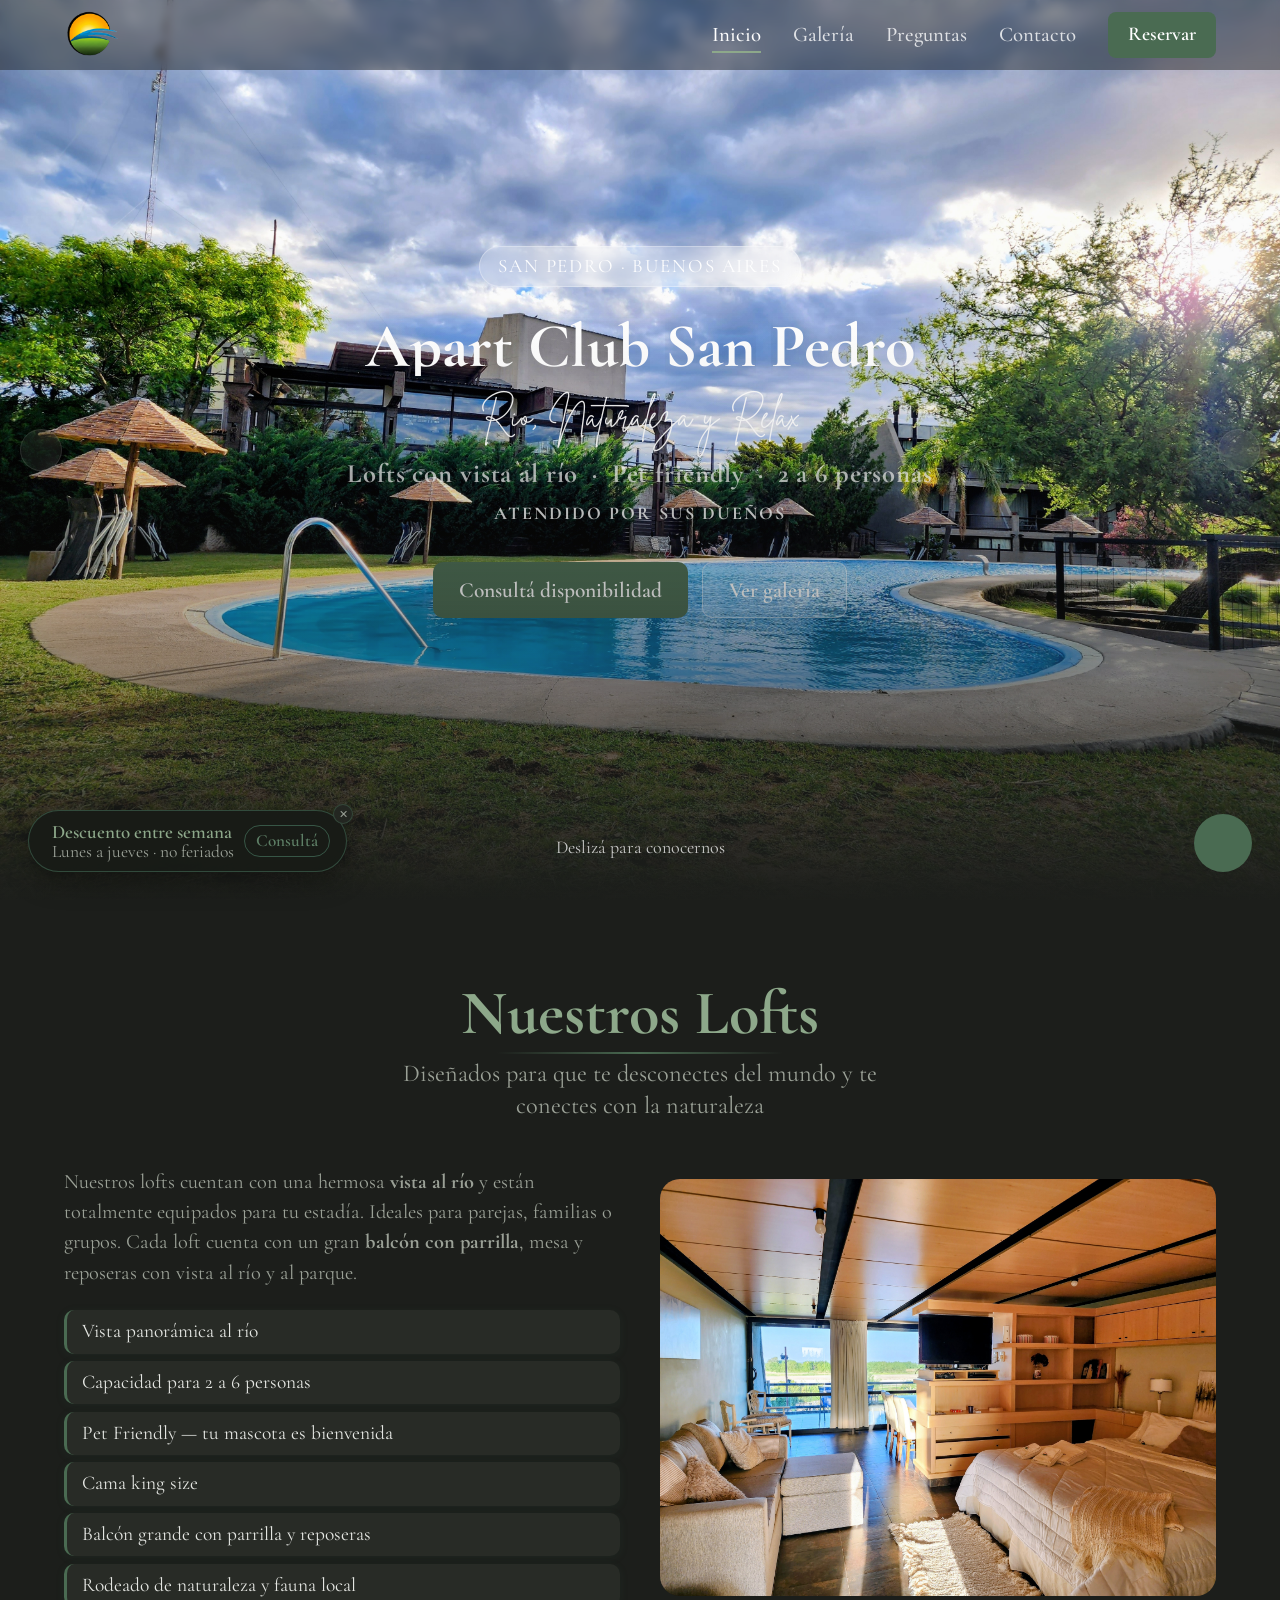
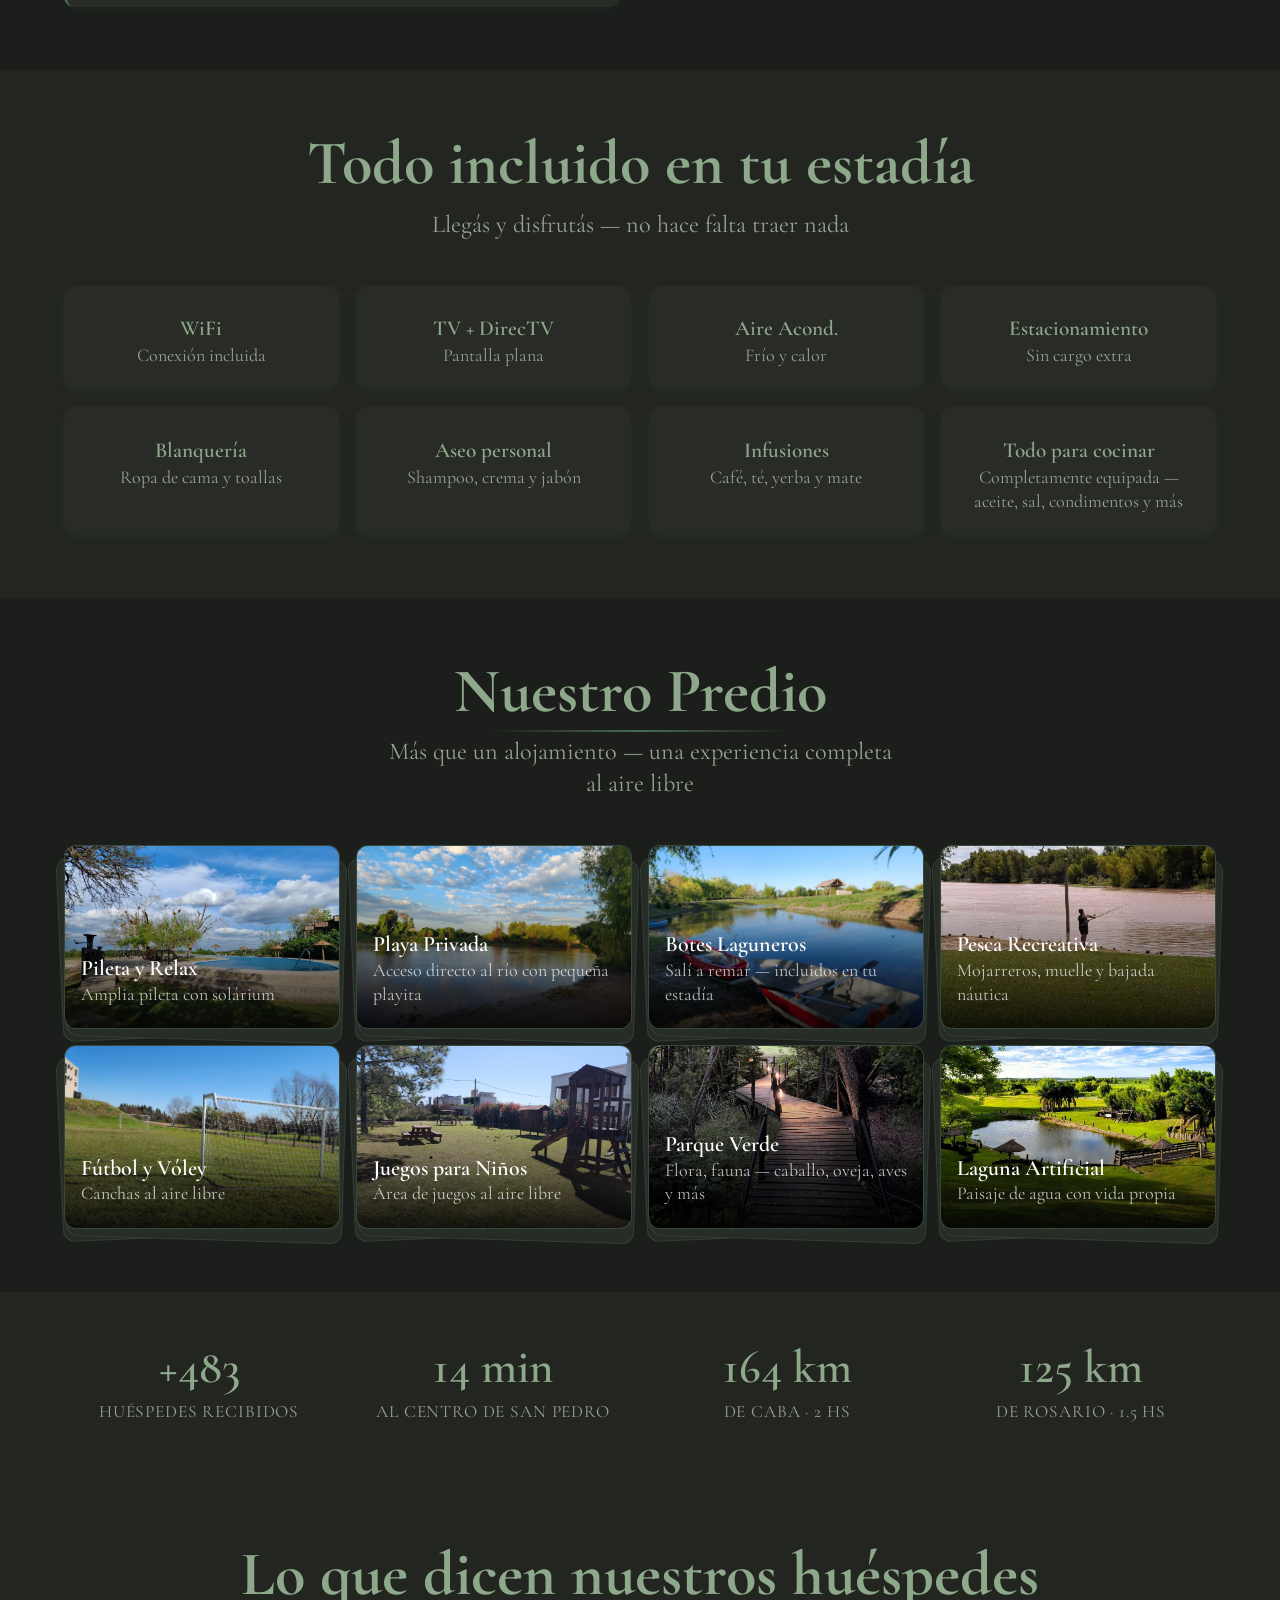
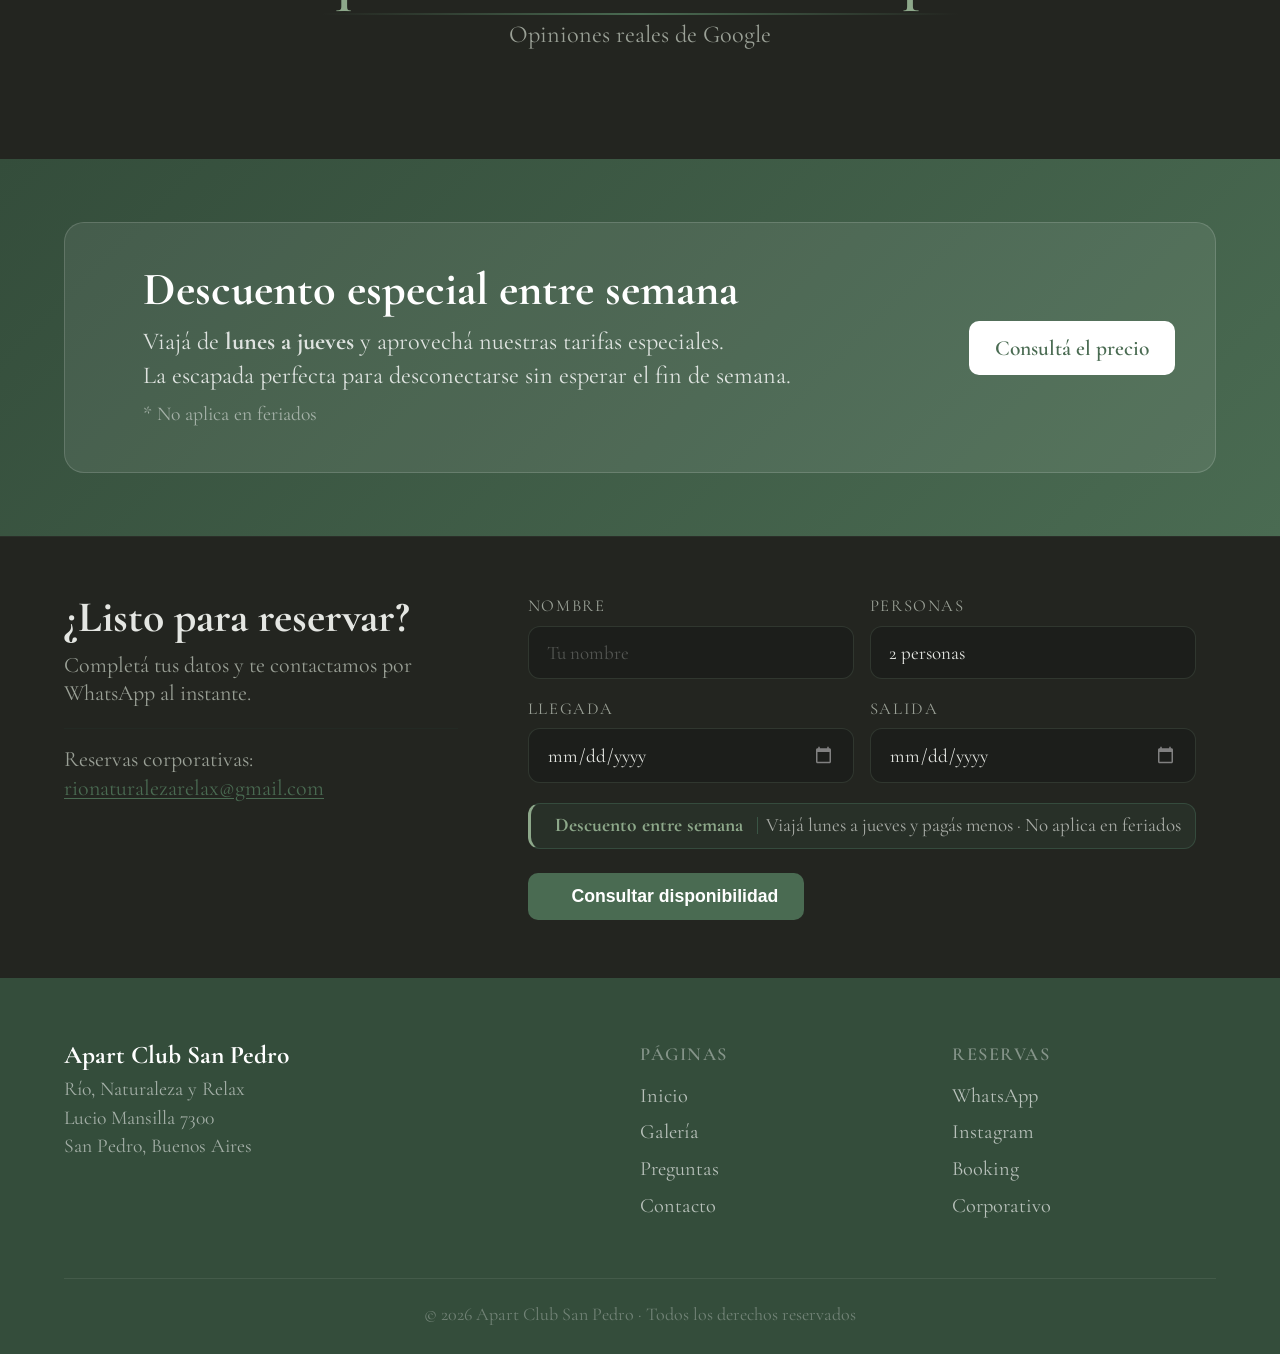
==== commit a7c6d449: "Add files via upload" ====
--- a/index.html
+++ b/index.html
@@ -35,6 +35,12 @@
   </nav>
 
   <section class="hero">
+    <div class="hero-carousel">
+      <div class="hero-slide active" style="background-image: url('assets/carrusel1.jpg')"></div>
+      <div class="hero-slide" style="background-image: url('assets/carrusel2.jpg')"></div>
+    </div>
+    <button class="hero-carousel-btn hero-carousel-prev" aria-label="Anterior"><i class="ph ph-caret-left"></i></button>
+    <button class="hero-carousel-btn hero-carousel-next" aria-label="Siguiente"><i class="ph ph-caret-right"></i></button>
     <div class="hero-content">
       <span class="hero-badge fade-in">San Pedro · Buenos Aires</span>
       <h1 class="hero-title fade-in">Apart Club San Pedro</h1>
--- a/css/styles.css
+++ b/css/styles.css
@@ -124,11 +124,8 @@
 .hero {
   min-height: 100vh;
   min-height: 100svh;
-  background-image:
-    radial-gradient(ellipse at 50% 45%, rgba(10,12,10,.6) 0%, rgba(10,12,10,.2) 45%, transparent 70%),
-    url('../assets/prueba.jpeg');
   background-size: cover;
-  background-position: right bottom;
+  background-position: center;
   display: flex; flex-direction: column;
   align-items: center; justify-content: center;
   text-align: center;
@@ -138,9 +135,48 @@
 
 
 
+.hero-carousel {
+  position: absolute; inset: 0; z-index: 0;
+}
+.hero-slide {
+  position: absolute; inset: 0;
+  background-size: cover; background-position: center;
+  opacity: 0; transition: opacity 1.4s ease;
+}
+.hero-slide.active { opacity: 1; }
+
+.hero-carousel-btn {
+  position: absolute; top: 50%; z-index: 2;
+  transform: translateY(-50%);
+  background: rgba(255,255,255,.1);
+  border: 1px solid rgba(255,255,255,.2);
+  backdrop-filter: blur(8px);
+  color: white; font-size: 1.1rem;
+  width: 42px; height: 42px; border-radius: 50%;
+  cursor: pointer; display: flex; align-items: center; justify-content: center;
+  transition: background .25s, opacity .25s;
+  opacity: .55;
+}
+.hero-carousel-btn:hover { background: rgba(255,255,255,.2); opacity: 1; }
+.hero-carousel-prev { left: 20px; }
+.hero-carousel-next { right: 20px; }
+
+.hero-carousel-dots {
+  position: absolute; bottom: 76px; left: 50%;
+  transform: translateX(-50%);
+  display: flex; gap: 8px; z-index: 2;
+}
+.hero-dot {
+  width: 7px; height: 7px; border-radius: 50%;
+  background: rgba(255,255,255,.35); cursor: pointer;
+  transition: background .3s, transform .3s;
+}
+.hero-dot.active { background: white; transform: scale(1.3); }
+
 .hero::after {
   content: '';
   position: absolute; bottom: -2px; left: 0; right: 0; height: 600px;
+  z-index: 1;
   background: linear-gradient(to top,
     var(--bg)                     0%,
     rgba(28,30,27,.98)           3%,
@@ -205,7 +241,7 @@
 
 .hero-owners {
   font-size: .78rem; letter-spacing: .14em; text-transform: uppercase;
-  color: rgba(255,255,255,.55); margin-bottom: 36px; margin-top: -8px;
+  color: rgba(255,255,255,.85); margin-bottom: 36px; margin-top: -8px;
 }
 
 .hero-desc {
@@ -219,7 +255,7 @@
 
 .hero-scroll {
   position: absolute; bottom: 36px; left: 50%;
-  transform: translateX(-50%); z-index: 1;
+  transform: translateX(-50%); z-index: 3;
   color: rgba(255,255,255,.75); font-size: .78rem; text-align: center;
   animation: bounce 2.2s infinite;
 }
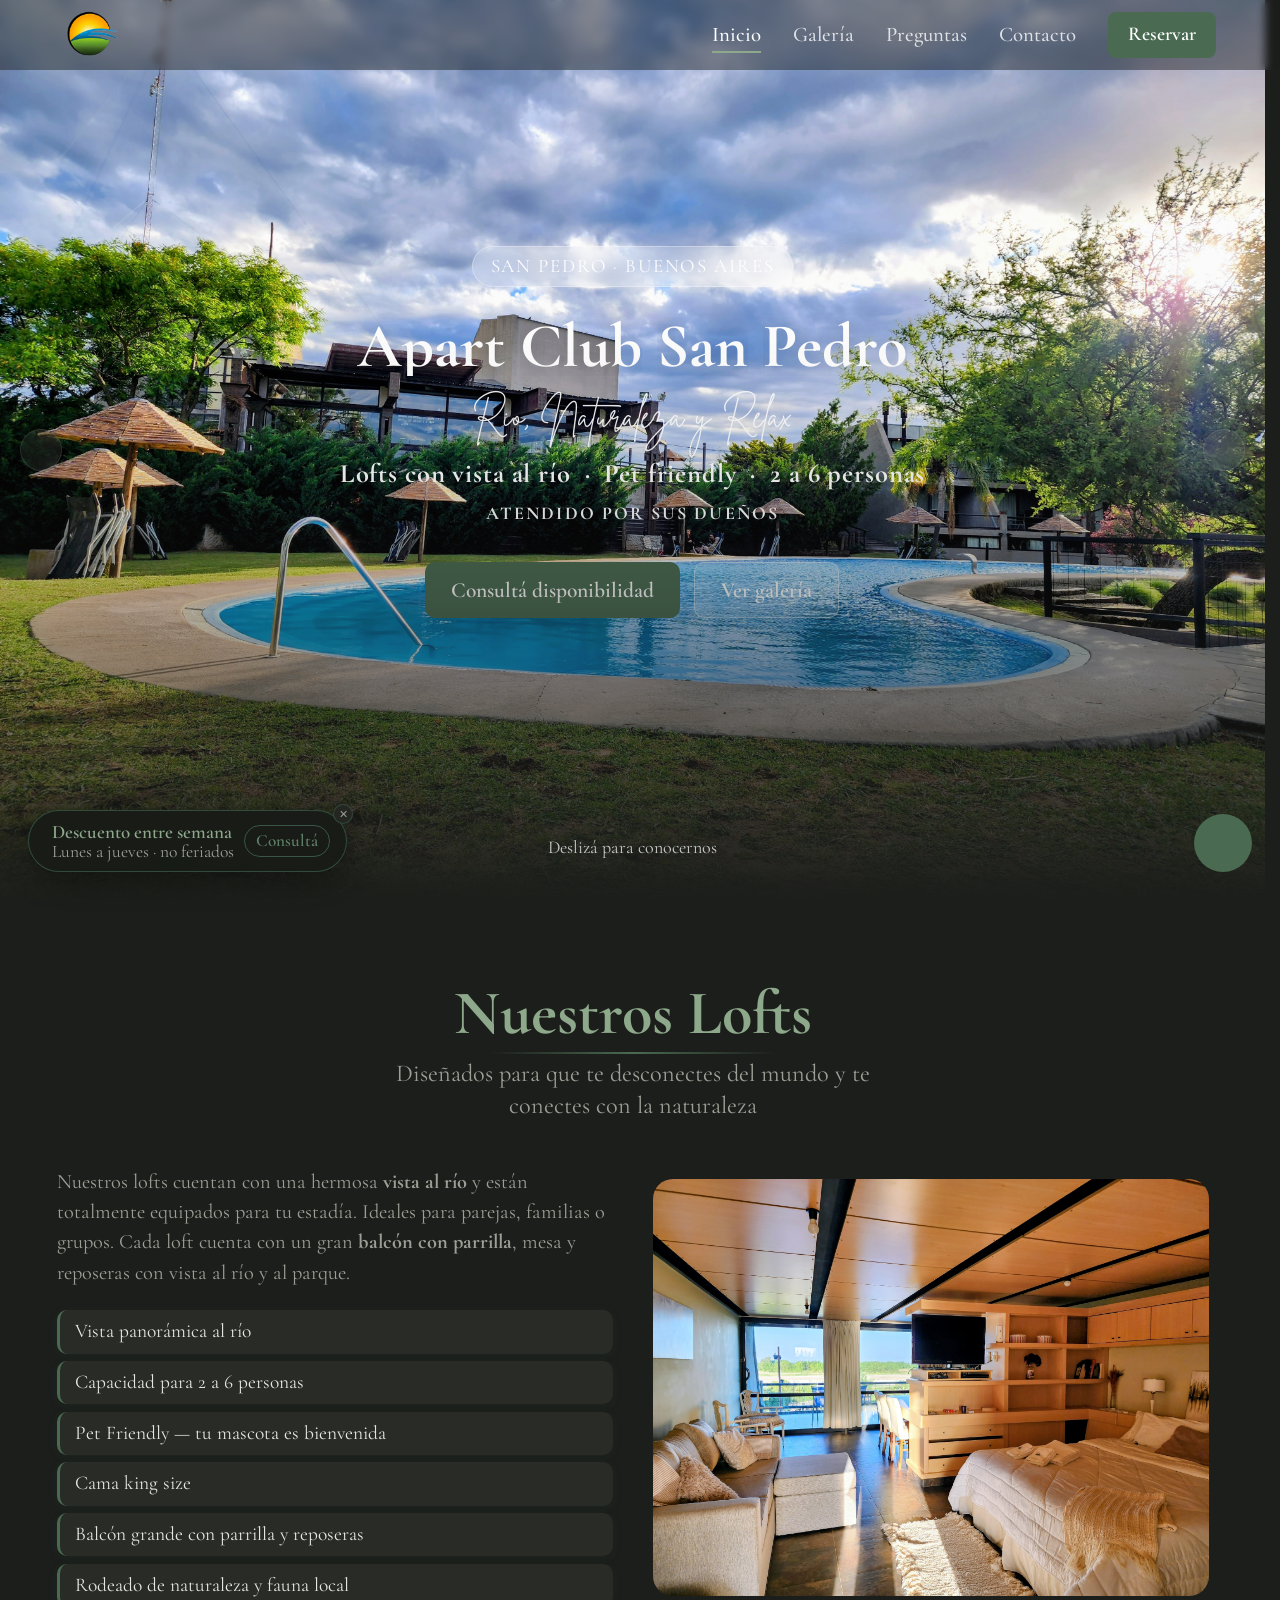
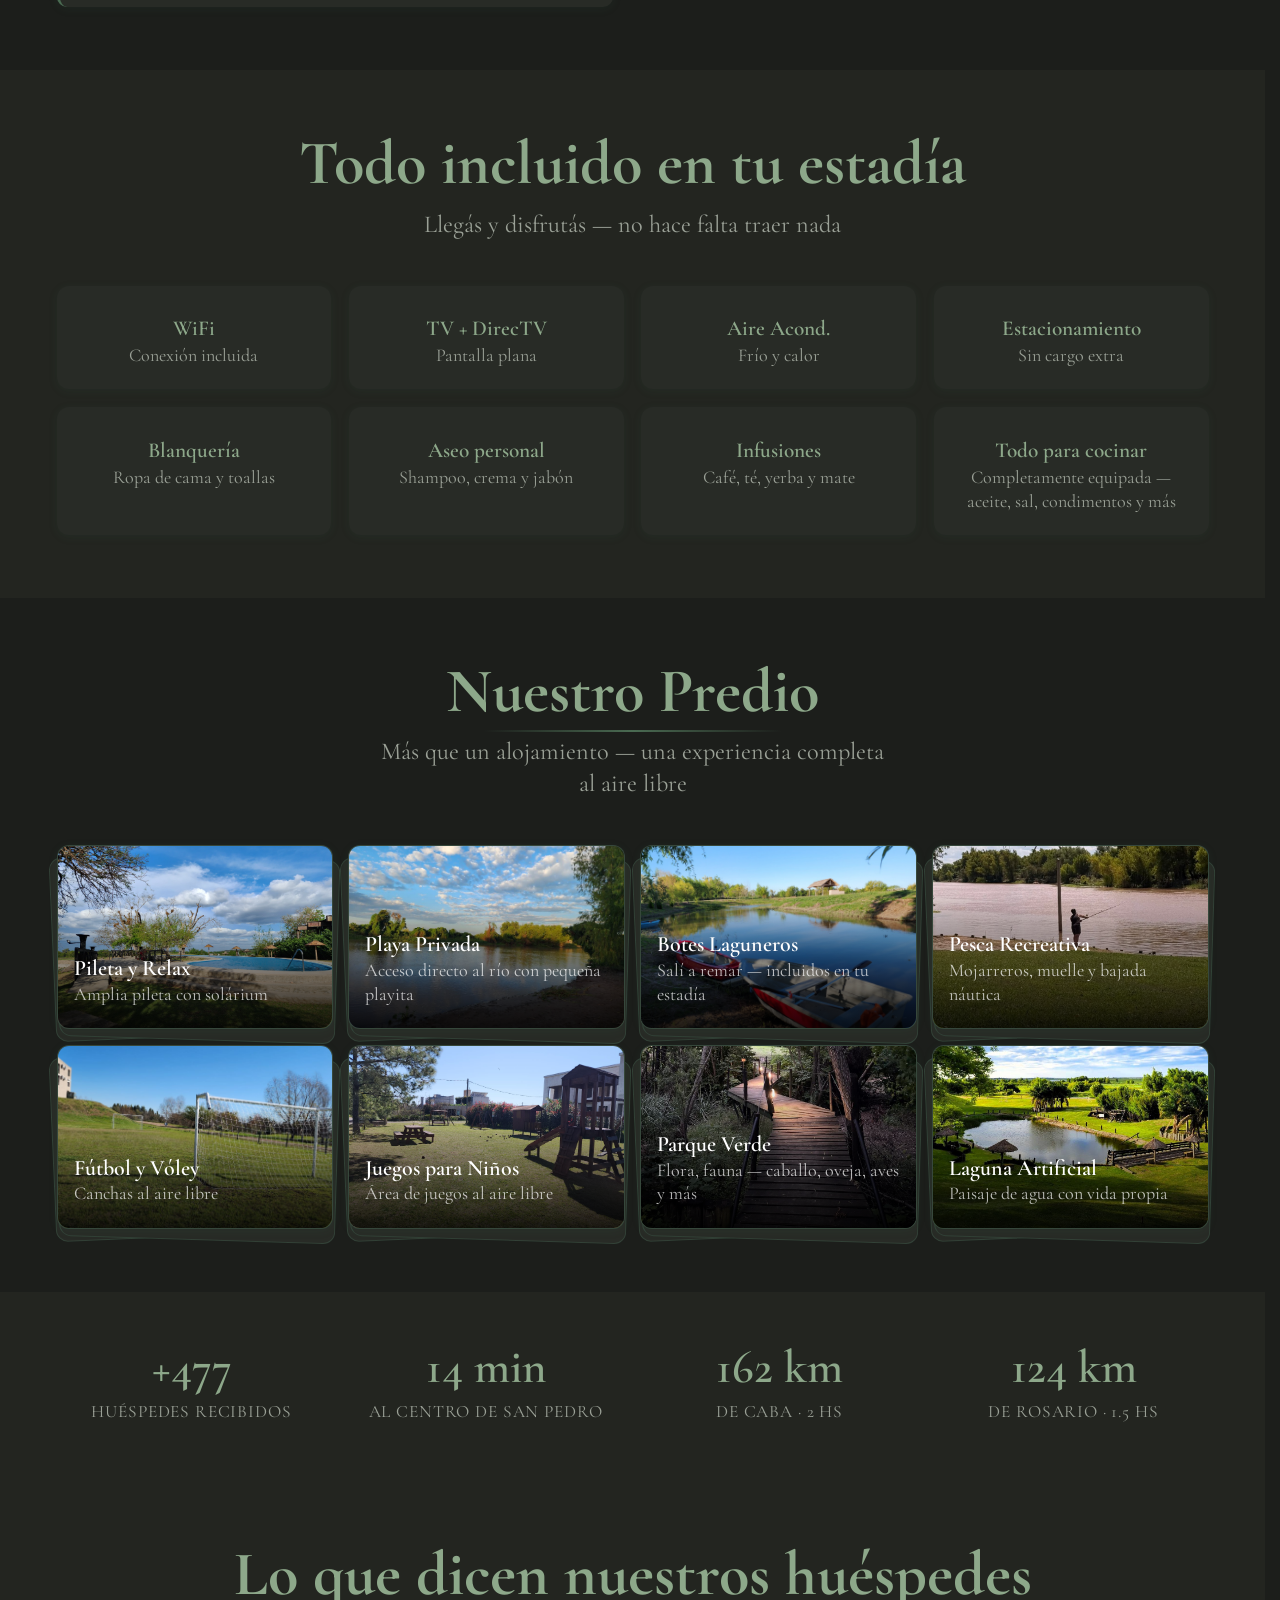
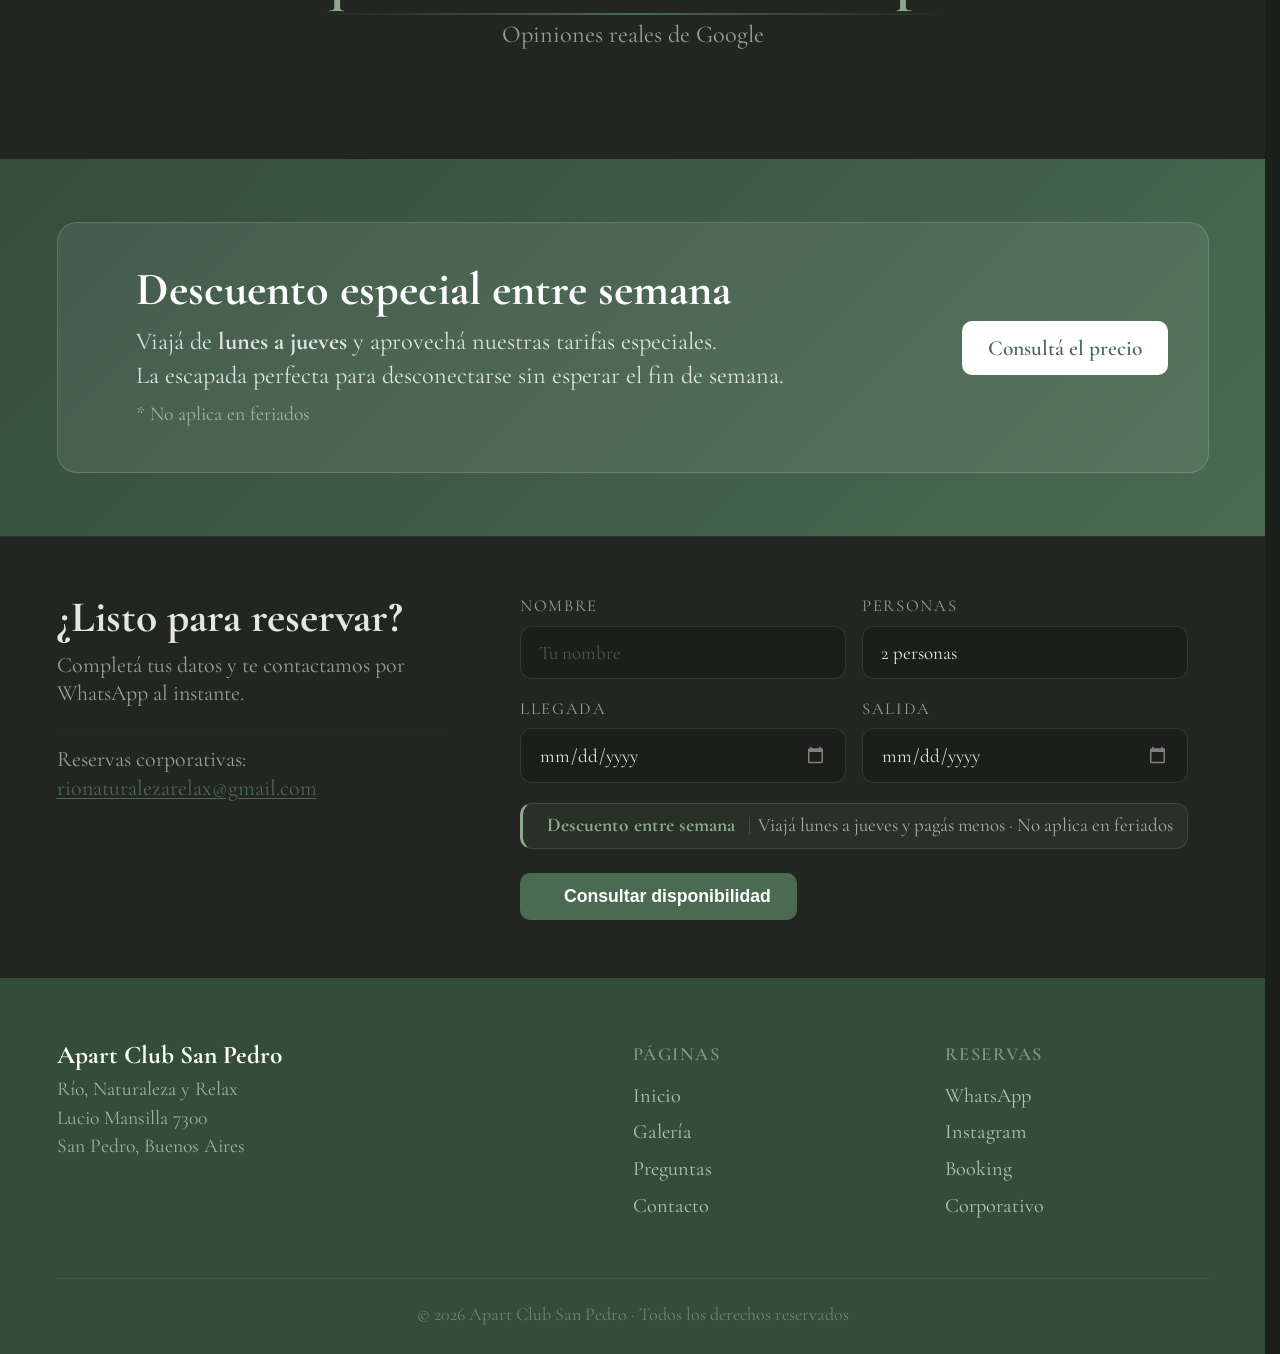
==== commit c98f65f4: "Add files via upload" ====
--- a/index.html
+++ b/index.html
@@ -268,7 +268,7 @@
         <div class="wa-prefooter-text fade-in">
           <h2>¿Listo para reservar?</h2>
           <p>Completá tus datos y te contactamos por WhatsApp al instante.</p>
-          <p class="corporate-email-note" style="margin-top: 20px;">Reservas corporativas: <a href="https://mail.google.com/mail/?view=cm&to=rionaturalezarelax@gmail.com" target="_blank" rel="noopener">rionaturalezarelax@gmail.com</a></p>
+          <p class="corporate-email-note corporate-email-note--desktop" style="margin-top: 20px;">Reservas corporativas: <a href="https://mail.google.com/mail/?view=cm&to=rionaturalezarelax@gmail.com" target="_blank" rel="noopener">rionaturalezarelax@gmail.com</a></p>
         </div>
         <form class="wa-form wa-form--compact fade-in">
           <div class="wa-form-row">
@@ -307,6 +307,7 @@
           <button type="submit" class="btn btn-cta-hero">
             <i class="ph ph-whatsapp-logo"></i>&nbsp; Consultar disponibilidad
           </button>
+          <p class="corporate-email-note corporate-email-note--mobile">Reservas corporativas: <a href="https://mail.google.com/mail/?view=cm&to=rionaturalezarelax@gmail.com" target="_blank" rel="noopener">rionaturalezarelax@gmail.com</a></p>
         </form>
       </div>
     </div>
--- a/css/styles.css
+++ b/css/styles.css
@@ -39,6 +39,7 @@
   font-size: 19px;
   background: #1c1e1b;
   overflow-x: hidden;
+  scrollbar-gutter: stable;
   max-width: 100%;
 }
 
@@ -241,11 +242,11 @@
 
 .hero-owners {
   font-size: .78rem; letter-spacing: .14em; text-transform: uppercase;
-  color: rgba(255,255,255,.85); margin-bottom: 36px; margin-top: -8px;
+  color: white; margin-bottom: 36px; margin-top: -8px;
 }
 
 .hero-desc {
-  color: rgba(255,255,255,.72); font-size: 1.15rem;
+  color: white; font-size: 1.15rem;
   margin-bottom: 18px; letter-spacing: .04em;
 }
 
@@ -854,15 +855,15 @@
 
 /* Tablet / móvil (768px) */
 @media (max-width: 768px) {
-  html { font-size: 15px; }
+  html { font-size: 18px; }
   .section { padding: 64px 0; }
   .container { padding: 0 18px; }
 
   /* Verdes más claros — en mobile se ven más oscuros */
   :root {
-    --primary:       #5d8068;
-    --primary-light: #709178;
-    --accent:        #a0c09d;
+    --primary:       #6db57f;
+    --primary-light: #7ebf90;
+    --accent:        #aac9a7;
   }
 
   .nav-menu {
@@ -926,7 +927,7 @@
 
 /* Móvil pequeño (480px) */
 @media (max-width: 480px) {
-  html { font-size: 14px; }
+  html { font-size: 17px; }
   .section { padding: 52px 0; }
   .container { padding: 0 16px; }
 
@@ -948,7 +949,7 @@
 
 /* Móvil muy pequeño (360px) */
 @media (max-width: 360px) {
-  html { font-size: 13px; }
+  html { font-size: 15px; }
   .section { padding: 44px 0; }
   .container { padding: 0 14px; }
 
@@ -966,13 +967,107 @@
   transform-origin: top center;
 }
 @media (max-width: 768px) {
-  .reviews-widget { zoom: 0.70; }
+  .reviews-widget { zoom: 0.68; }
 }
 @media (max-width: 480px) {
-  .reviews-widget { zoom: 1; }
-}
-
-
+  .reviews-widget { zoom: 0.60; }
+}
+
+
+
+/* ─────────────────────────────
+   MOBILE ENHANCEMENTS
+───────────────────────────── */
+@media (max-width: 768px) {
+
+  /* ── Navbar — más compacta ── */
+  .nav-container { height: 60px; }
+  .nav-logo-img  { height: 38px; }
+  .nav-menu      { padding: 18px 20px; gap: 16px; top: 60px; }
+  .nav-link      { font-size: .95rem; }
+  .nav-toggle    { font-size: 1.3rem; }
+
+  /* ── Carrusel — ocultar flechas ── */
+  .hero-carousel-btn { display: none; }
+
+  /* ── Hero — título en una sola línea, proporciones desktop ── */
+  .hero-title  { font-size: clamp(1.9rem, 7.5vw, 3.2rem); white-space: nowrap; }
+  .hero-desc   { font-size: .78rem; letter-spacing: .03em; white-space: nowrap; }
+  .hero-owners { font-size: .7rem; }
+  .hero-scroll { font-size: .95rem; }
+
+  /* ── Hero badge — compacto ── */
+  .hero-badge { font-size: .62rem; padding: 5px 11px; margin-bottom: 14px; letter-spacing: .1em; }
+
+  /* ── Sección headers — "Todo incluido en tu estadía" en una línea ── */
+  .section-header h2 { font-size: clamp(1.4rem, 5.5vw, 2.8rem); }
+
+  /* ── Amenidades — ícono más grande ── */
+  .amenity-icon { font-size: 2.4rem; }
+
+  /* ── Predio — tap abre lightbox directamente ── */
+  .predio-card          { aspect-ratio: 16/9; cursor: pointer; }
+  .predio-hover-hint    { display: none; }
+
+  /* ── Sección descuento — vertical, centrada ── */
+  .discount-inner {
+    flex-direction: column; align-items: center; text-align: center;
+    padding: 22px 20px; gap: 10px;
+  }
+  .discount-icon { display: none; }
+  .discount-text h2 { font-size: 1.1rem; margin-bottom: 4px; }
+  .discount-text p  { display: none; }
+  .discount-inner .btn { font-size: .85rem; padding: 10px 22px; }
+
+  /* ── Reseñas — zoom un poco mayor ── */
+
+  /* ── Formularios — labels más legibles ── */
+  .wa-form-group label { font-size: .86rem; }
+
+  /* ── WA prefooter — idéntico al form de contacto en mobile ── */
+  .wa-prefooter { background: var(--bg-alt); padding: clamp(44px, 7vh, 80px) 0; }
+  .wa-prefooter-inner { display: flex; flex-direction: column; gap: 0; }
+
+  /* Heading = mismo que .section-header */
+  .wa-prefooter-text {
+    text-align: center;
+    margin-bottom: clamp(24px, 4vh, 48px);
+  }
+  .wa-prefooter-text h2 {
+    font-size: clamp(1.4rem, 5.5vw, 2.8rem);
+    color: var(--accent);
+    margin-bottom: 14px;
+    position: relative; display: inline-block;
+  }
+  .wa-prefooter-text h2::after {
+    content: '';
+    position: absolute; bottom: -10px; left: 50%;
+    transform: translateX(-50%);
+    width: 80%; height: 2px; border-radius: 2px;
+    background: linear-gradient(90deg, transparent, var(--primary), transparent);
+  }
+  .wa-prefooter-text p {
+    color: var(--text-light); font-size: 1.05rem;
+    max-width: 520px; margin: 0 auto;
+  }
+
+  /* Form = mismo que .wa-form (max-width 640 centrado, full-width) */
+  .wa-form--compact { max-width: 640px; width: 100%; margin: 0 auto; box-sizing: border-box; }
+
+  /* ── Reservas corporativas — versión desktop oculta, versión mobile visible ── */
+  .corporate-email-note--desktop { display: none; }
+  .corporate-email-note--mobile  { display: block; margin-top: 16px; }
+
+  /* ── Botones de page-hero en subpages — más compactos ── */
+  .page-hero-cta { font-size: .8rem; padding: 9px 16px; }
+
+  /* ── Botón WA flotante — chico, emoji prominente ── */
+  .whatsapp-float { width: 38px; height: 38px; bottom: 16px; right: 16px; font-size: 2.2rem; }
+
+  /* ── Promo pill — oculta en mobile (también cuando JS agrega .visible) ── */
+  .promo-pill,
+  .promo-pill.visible { display: none; }
+}
 
 /* ─────────────────────────────
    PROMO PILL (flotante)
@@ -1166,6 +1261,9 @@
 .wa-form-group input[type="date"]::-webkit-calendar-picker-indicator { filter: invert(.5); }
 .wa-form .btn { align-self: flex-start; margin-top: 4px; }
 
+/* Reservas corporativas: en desktop en columna izquierda, en mobile al pie del form */
+.corporate-email-note--mobile { display: none; }
+
 /* Pre-footer compacto (otras páginas) */
 .wa-prefooter {
   background: var(--bg-alt);
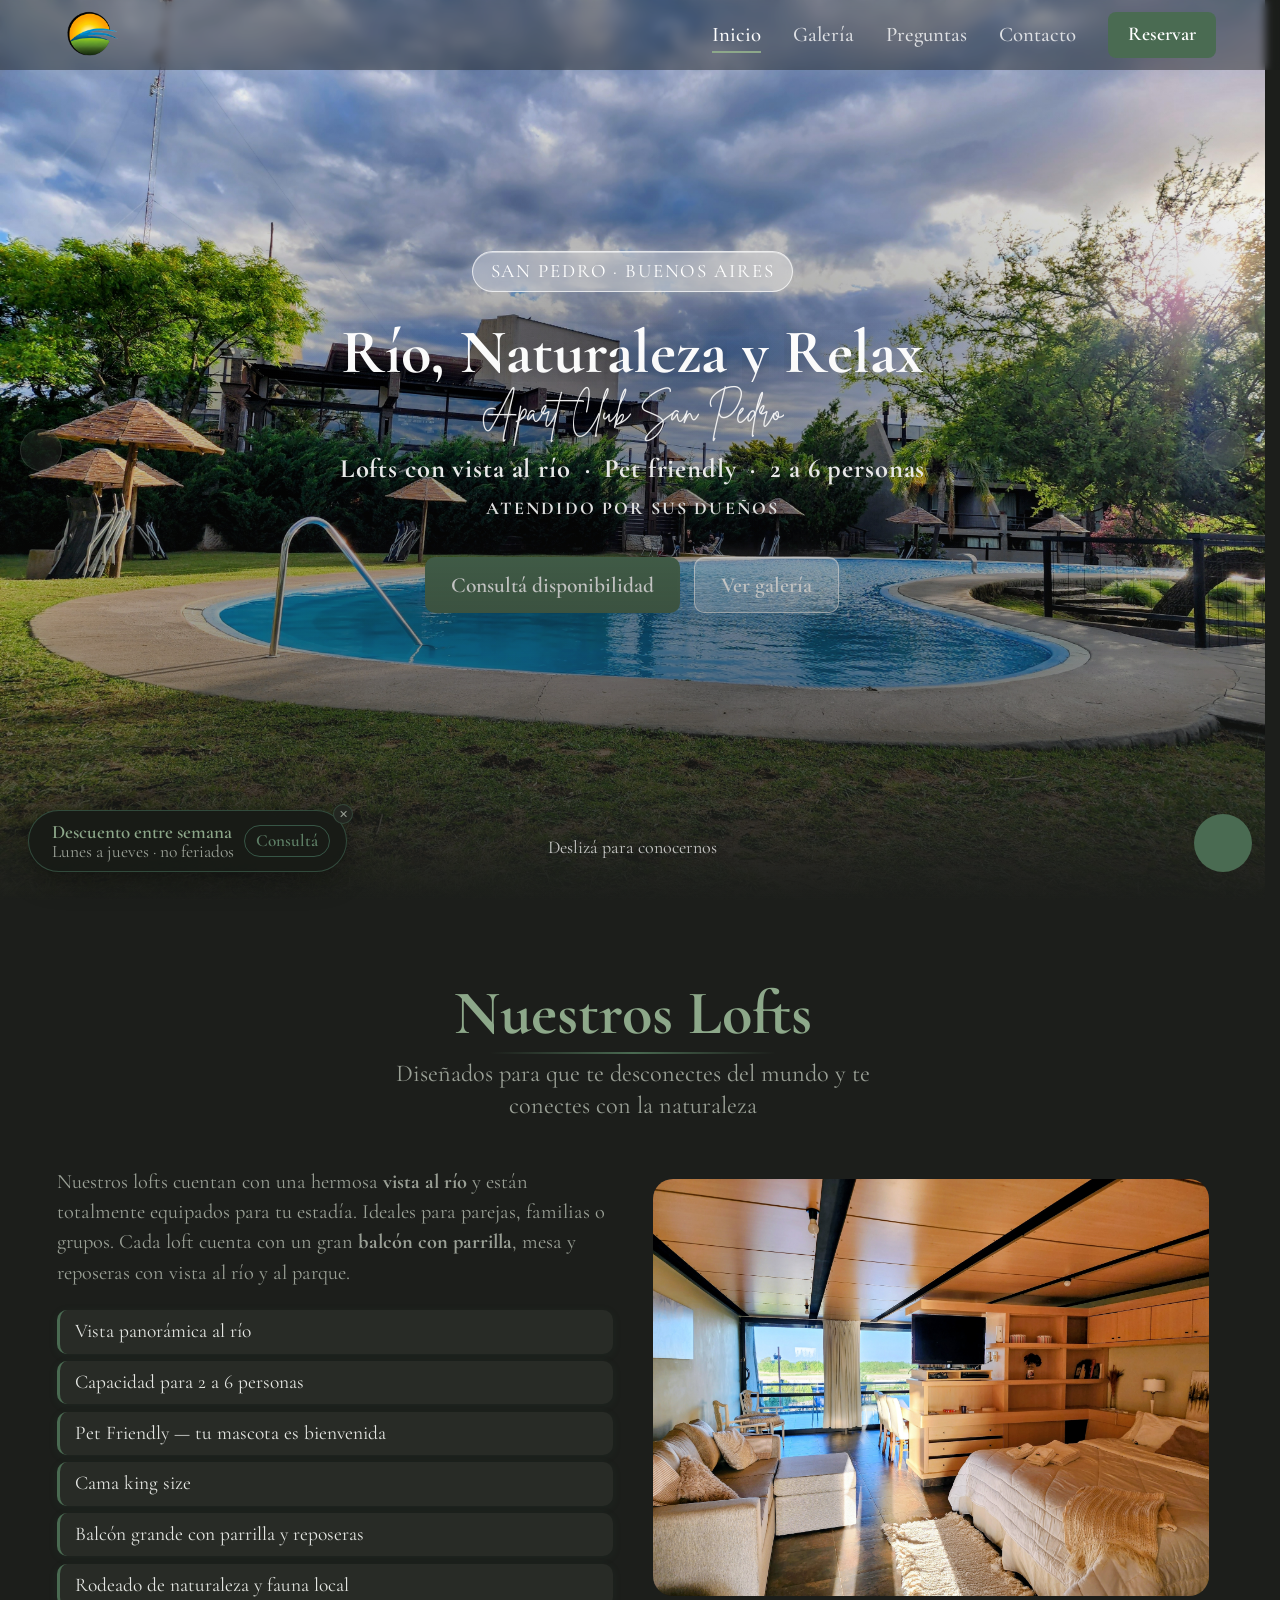
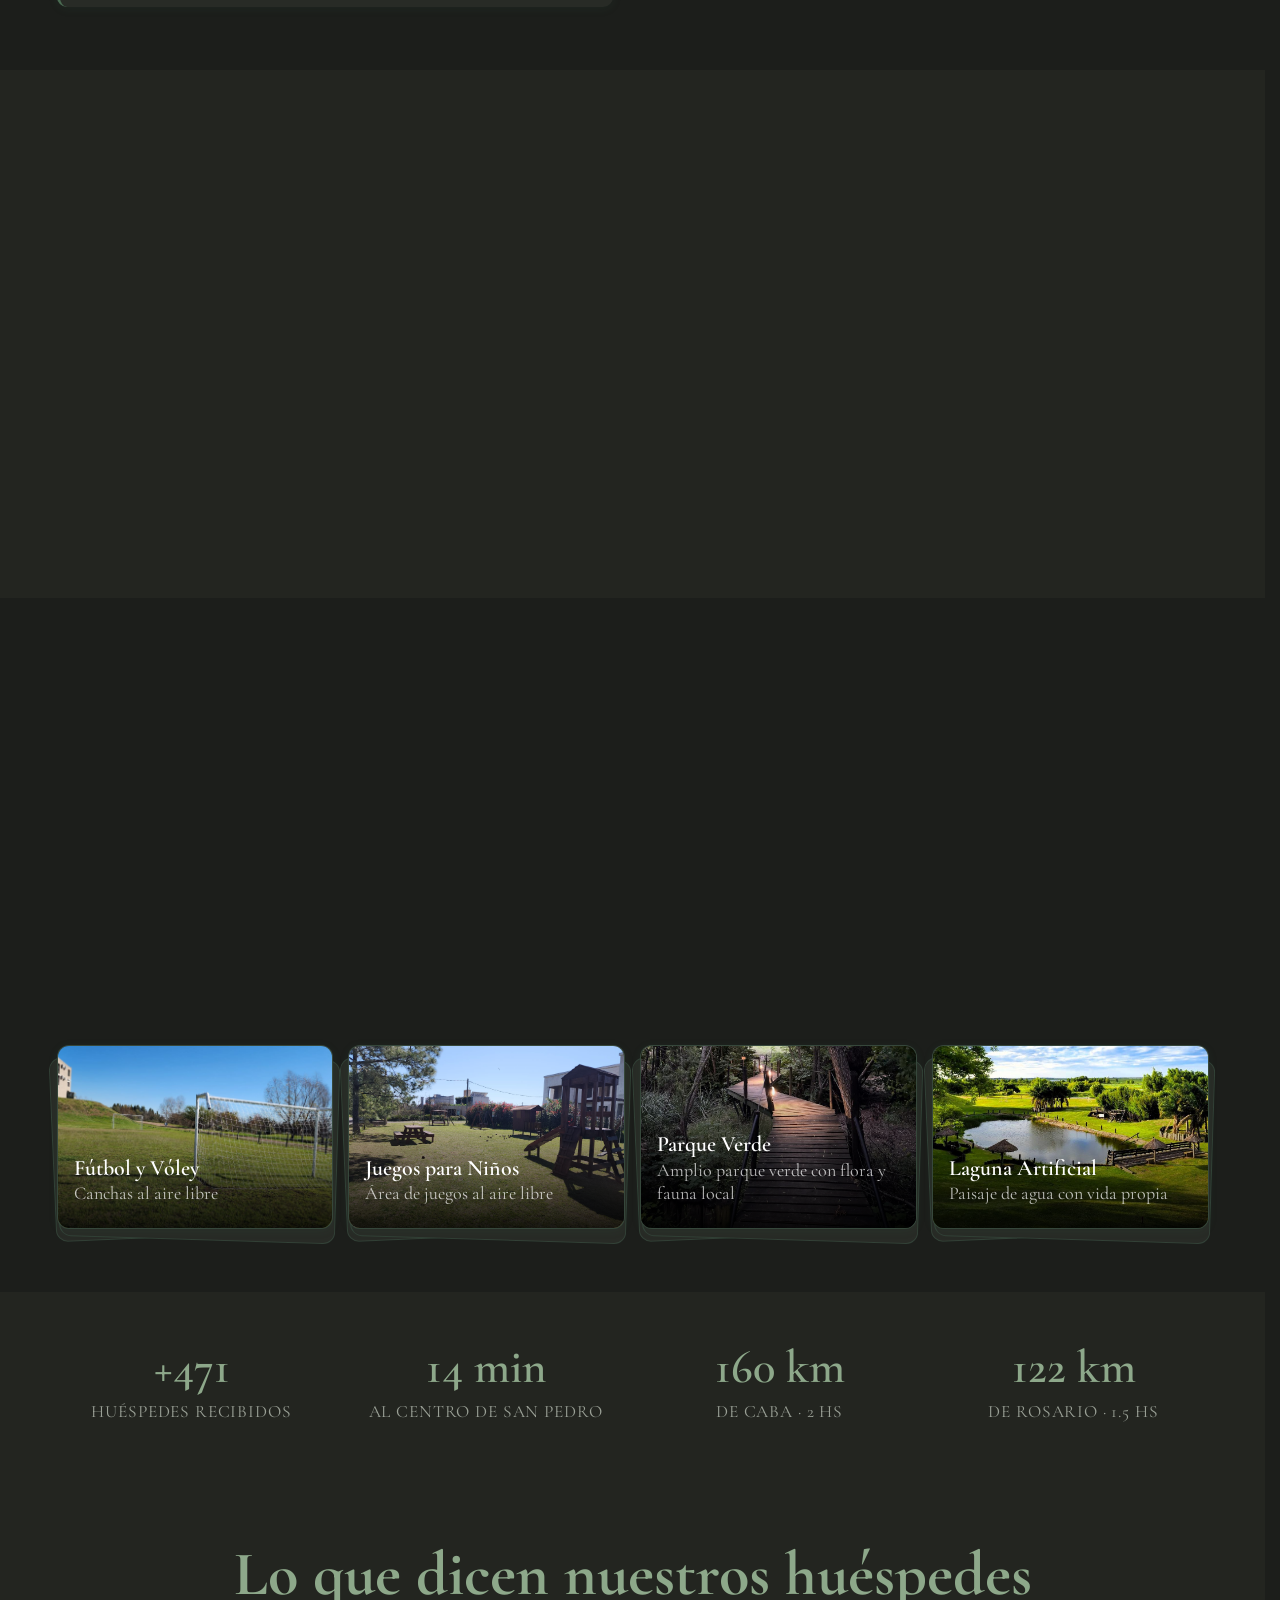
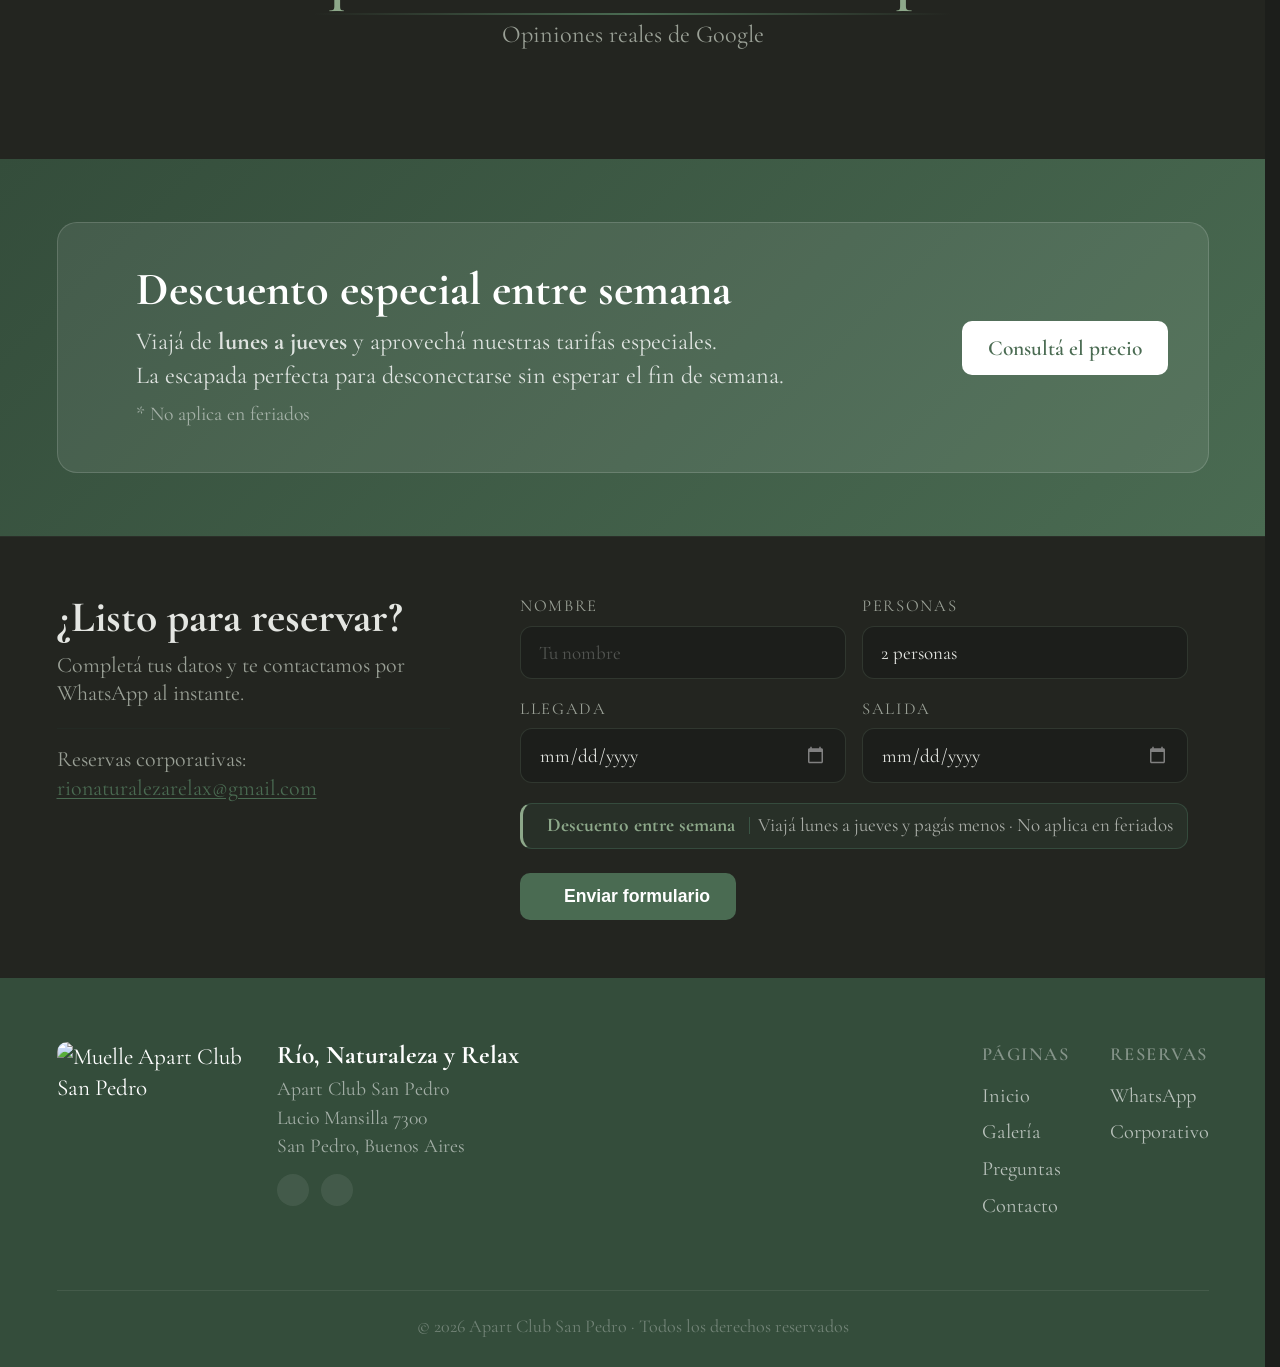
==== commit 7a192b84: "Add files via upload" ====
--- a/index.html
+++ b/index.html
@@ -43,8 +43,8 @@
     <button class="hero-carousel-btn hero-carousel-next" aria-label="Siguiente"><i class="ph ph-caret-right"></i></button>
     <div class="hero-content">
       <span class="hero-badge fade-in">San Pedro · Buenos Aires</span>
-      <h1 class="hero-title fade-in">Apart Club San Pedro</h1>
-      <p class="hero-tagline fade-in">Río, Naturaleza y Relax</p>
+      <h1 class="hero-title fade-in">Río, Naturaleza y Relax</h1>
+      <p class="hero-tagline">Apart Club San Pedro</p>
       <p class="hero-desc fade-in"><strong>Lofts con vista al río &nbsp;·&nbsp; Pet friendly &nbsp;·&nbsp; 2 a 6 personas</strong></p>
       <p class="hero-owners fade-in"><strong>Atendido por sus dueños</strong></p>
       <div class="hero-buttons fade-in">
@@ -156,7 +156,7 @@
           <div class="predio-card" data-gallery="playa">
             <img class="predio-preview" src="assets/rio1.jpg" alt="Playa Privada" onerror="this.closest('.predio-card').classList.add('no-preview')">
             <div class="predio-ph"><i class="ph ph-umbrella"></i></div>
-            <div class="predio-hover-hint"><span><i class="ph ph-images"></i> Ver fotos</span></div><div class="predio-card-info"><h3>Playa Privada</h3><p>Acceso directo al río con pequeña playita</p></div>
+            <div class="predio-hover-hint"><span><i class="ph ph-images"></i> Ver fotos</span></div><div class="predio-card-info"><h3>Playa y Río</h3><p>Acceso directo al río con pequeña playita</p></div>
           </div>
         </div>
         <div class="predio-card-wrap fade-in">
@@ -189,9 +189,9 @@
         </div>
         <div class="predio-card-wrap fade-in">
           <div class="predio-card" data-gallery="parque">
-            <img class="predio-preview" src="assets/parque1.jpg" alt="Parque Verde" style="object-position: center 70%;" onerror="this.closest('.predio-card').classList.add('no-preview')">
+            <img class="predio-preview" src="assets/parque1.jpg" alt="Parque Verde" style="object-position: center 71%;" onerror="this.closest('.predio-card').classList.add('no-preview')">
             <div class="predio-ph"><i class="ph ph-tree"></i></div>
-            <div class="predio-hover-hint"><span><i class="ph ph-images"></i> Ver fotos</span></div><div class="predio-card-info"><h3>Parque Verde</h3><p>Flora, fauna — caballo, oveja, aves y más</p></div>
+            <div class="predio-hover-hint"><span><i class="ph ph-images"></i> Ver fotos</span></div><div class="predio-card-info"><h3>Parque Verde</h3><p>Amplio parque verde con flora y fauna local</p></div>
           </div>
         </div>
         <div class="predio-card-wrap fade-in">
@@ -305,7 +305,7 @@
             </div>
           </div>
           <button type="submit" class="btn btn-cta-hero">
-            <i class="ph ph-whatsapp-logo"></i>&nbsp; Consultar disponibilidad
+            <i class="ph ph-whatsapp-logo"></i>&nbsp; Enviar formulario
           </button>
           <p class="corporate-email-note corporate-email-note--mobile">Reservas corporativas: <a href="https://mail.google.com/mail/?view=cm&to=rionaturalezarelax@gmail.com" target="_blank" rel="noopener">rionaturalezarelax@gmail.com</a></p>
         </form>
@@ -317,9 +317,16 @@
     <div class="container">
       <div class="footer-grid">
         <div class="footer-brand">
-          <h3>Apart Club San Pedro</h3>
-          <p>Río, Naturaleza y Relax</p>
-          <p>Lucio Mansilla 7300<br>San Pedro, Buenos Aires</p>
+          <img src="assets/muelle.jpg" alt="Muelle Apart Club San Pedro" class="footer-brand-img">
+          <div class="footer-brand-info">
+            <h3>Río, Naturaleza y Relax</h3>
+            <p>Apart Club San Pedro</p>
+            <p>Lucio Mansilla 7300<br>San Pedro, Buenos Aires</p>
+            <div class="footer-social">
+              <a href="http://wa.me/543329527052" target="_blank" rel="noopener" aria-label="WhatsApp"><i class="ph ph-whatsapp-logo"></i></a>
+              <a href="https://www.instagram.com/apartclubsanpedrorionaturaleza/" target="_blank" rel="noopener" aria-label="Instagram"><i class="ph ph-instagram-logo"></i></a>
+            </div>
+          </div>
         </div>
         <div class="footer-col">
           <h4>Páginas</h4>
@@ -331,9 +338,7 @@
         <div class="footer-col">
           <h4>Reservas</h4>
           <a href="http://wa.me/543329527052" target="_blank" rel="noopener">WhatsApp</a>
-          <a href="https://www.instagram.com/apartclubsanpedrorionaturaleza/" target="_blank" rel="noopener">Instagram</a>
-          <a href="https://www.booking.com/hotel/ar/rio-naturaleza-y-relax.es-ar.html" target="_blank" rel="noopener">Booking</a>
-          <a href="https://mail.google.com/mail/?view=cm&to=rionaturalezarelax@gmail.com" target="_blank" rel="noopener" >Corporativo</a>
+          <a href="https://mail.google.com/mail/?view=cm&to=rionaturalezarelax@gmail.com" target="_blank" rel="noopener">Corporativo</a>
         </div>
       </div>
       <p class="footer-copy">© 2026 Apart Club San Pedro · Todos los derechos reservados</p>
@@ -371,6 +376,17 @@
   <script src="https://unpkg.com/@phosphor-icons/web@2.0.3"></script>
   <script src="js/scroll-animations.js"></script>
   <script src="js/animations.js"></script>
+  <script>
+    window.addEventListener('load', () => {
+      setTimeout(() => {
+        const t = document.querySelector('.hero-tagline');
+        if (!t) return;
+        t.style.transition = 'clip-path 1.5s linear, opacity .6s ease';
+        t.style.opacity    = '1';
+        t.style.clipPath   = 'inset(-30px 0% -30px 0)';
+      }, 800);
+    });
+  </script>
   <script src="js/lightbox.js"></script>
 </body>
 </html>
--- a/css/styles.css
+++ b/css/styles.css
@@ -174,17 +174,24 @@
 }
 .hero-dot.active { background: white; transform: scale(1.3); }
 
+.hero::before {
+  content: '';
+  position: absolute; inset: 0; z-index: 1;
+  background: radial-gradient(ellipse 85% 65% at 50% 42%, rgba(0,0,0,.42) 0%, transparent 72%);
+  pointer-events: none;
+}
+
 .hero::after {
   content: '';
   position: absolute; bottom: -2px; left: 0; right: 0; height: 600px;
   z-index: 1;
   background: linear-gradient(to top,
     var(--bg)                     0%,
-    rgba(28,30,27,.98)           3%,
-    rgba(28,30,27,.85)          12%,
-    rgba(28,30,27,.60)          28%,
-    rgba(28,30,27,.30)          50%,
-    rgba(28,30,27,.08)          75%,
+    rgba(28,30,27,.94)           6%,
+    rgba(28,30,27,.72)          20%,
+    rgba(28,30,27,.42)          40%,
+    rgba(28,30,27,.16)          62%,
+    rgba(28,30,27,.04)          82%,
     transparent                100%
   );
   pointer-events: none;
@@ -194,12 +201,13 @@
 
 .hero-badge {
   display: inline-block;
-  background: rgba(255,255,255,.18); color: rgba(255,255,255,.95);
-  padding: 7px 18px; border-radius: 100px; margin-bottom: 20px;
+  background: rgba(255,255,255,.30); color: #fff;
+  padding: 7px 18px; border-radius: 100px;
   font-size: .82rem; letter-spacing: .12em; text-transform: uppercase;
   margin-bottom: 28px;
-  backdrop-filter: blur(10px);
-  border: 1px solid rgba(255,255,255,.3);
+  backdrop-filter: blur(12px);
+  border: 1px solid rgba(255,255,255,.70);
+  box-shadow: 0 0 20px rgba(255,255,255,.18), inset 0 1px 0 rgba(255,255,255,.4);
 }
 
 /* Word-reveal helpers */
@@ -235,9 +243,12 @@
   font-size: clamp(0.95rem, 1.8vw, 1.4rem);
   font-style: normal;
   color: rgba(255,255,255,.95);
-  margin-top: 28px;
+  margin-top: 13px;
   margin-bottom: 28px;
   line-height: 1.1;
+  display: inline-block;
+  opacity: 0;
+  clip-path: inset(-30px 100% -30px 0);
 }
 
 .hero-owners {
@@ -280,11 +291,12 @@
 .btn-primary:hover { background: #f0c048; transform: translateY(-2px); box-shadow: 0 8px 20px rgba(0,0,0,.2); }
 
 .btn-secondary {
-  background: rgba(255,255,255,.16); color: white;
-  border: 1px solid rgba(255,255,255,.4);
-  backdrop-filter: blur(10px);
-}
-.btn-secondary:hover { background: rgba(255,255,255,.26); transform: translateY(-2px); }
+  background: rgba(255,255,255,.30); color: #fff;
+  border: 1px solid rgba(255,255,255,.70);
+  backdrop-filter: blur(12px);
+  box-shadow: 0 0 20px rgba(255,255,255,.18), inset 0 1px 0 rgba(255,255,255,.4);
+}
+.btn-secondary:hover { background: rgba(255,255,255,.42); transform: translateY(-2px); box-shadow: 0 0 28px rgba(255,255,255,.26); }
 
 .btn-white { background: white; color: var(--primary); }
 .btn-white:hover { background: var(--bg); transform: translateY(-2px); box-shadow: var(--shadow-md); }
@@ -694,7 +706,10 @@
 /* Patrón desestructurado: cuadrado + rect / rect + cuadrado / cuadrado + rect */
 .gallery-grid img:nth-child(2),
 .gallery-grid img:nth-child(3),
-.gallery-grid img:nth-child(6) { grid-column: span 2; }
+.gallery-grid img:nth-child(6),
+.gallery-grid .img-ph:nth-child(2),
+.gallery-grid .img-ph:nth-child(3),
+.gallery-grid .img-ph:nth-child(6) { grid-column: span 2; }
 
 .gallery-grid img:hover {
   transform: scale(1.08);
@@ -704,7 +719,9 @@
 .gallery-grid .img-ph {
   cursor: pointer;
   transition: transform .2s, box-shadow .2s;
-  min-height: 200px;
+  width: 100%; height: 100%;
+  aspect-ratio: unset;
+  border-radius: var(--radius);
 }
 
 /* ─────────────────────────────
@@ -768,11 +785,29 @@
   overflow-x: hidden;
 }
 .footer-grid {
-  display: grid; grid-template-columns: 2fr 1fr 1fr;
-  gap: 48px; margin-bottom: 48px;
+  display: grid; grid-template-columns: 1fr auto auto;
+  column-gap: 40px; row-gap: 48px; margin-bottom: 48px;
+  align-items: start;
+}
+.footer-brand { display: flex; align-items: flex-start; gap: 20px; }
+.footer-brand-img {
+  width: 200px; height: 200px; flex-shrink: 0;
+  object-fit: cover; border-radius: 10px;
 }
 .footer-brand h3 { font-size: 1.1rem; margin-bottom: 8px; }
 .footer-brand p  { font-size: .85rem; color: rgba(255,255,255,.55); line-height: 1.75; }
+
+.footer-social { display: flex; gap: 12px; margin-top: 14px; }
+.footer-social a {
+  display: flex; align-items: center; justify-content: center;
+  width: 32px; height: 32px; border-radius: 50%;
+  background: rgba(255,255,255,.08);
+  color: rgba(255,255,255,.55);
+  font-size: 1.05rem;
+  transition: background .2s, color .2s;
+  text-decoration: none;
+}
+.footer-social a:hover { background: var(--primary); color: #fff; }
 
 .footer-col h4 {
   font-family: 'Cormorant Garamond', Georgia, serif; font-size: .8rem; font-weight: 600;
